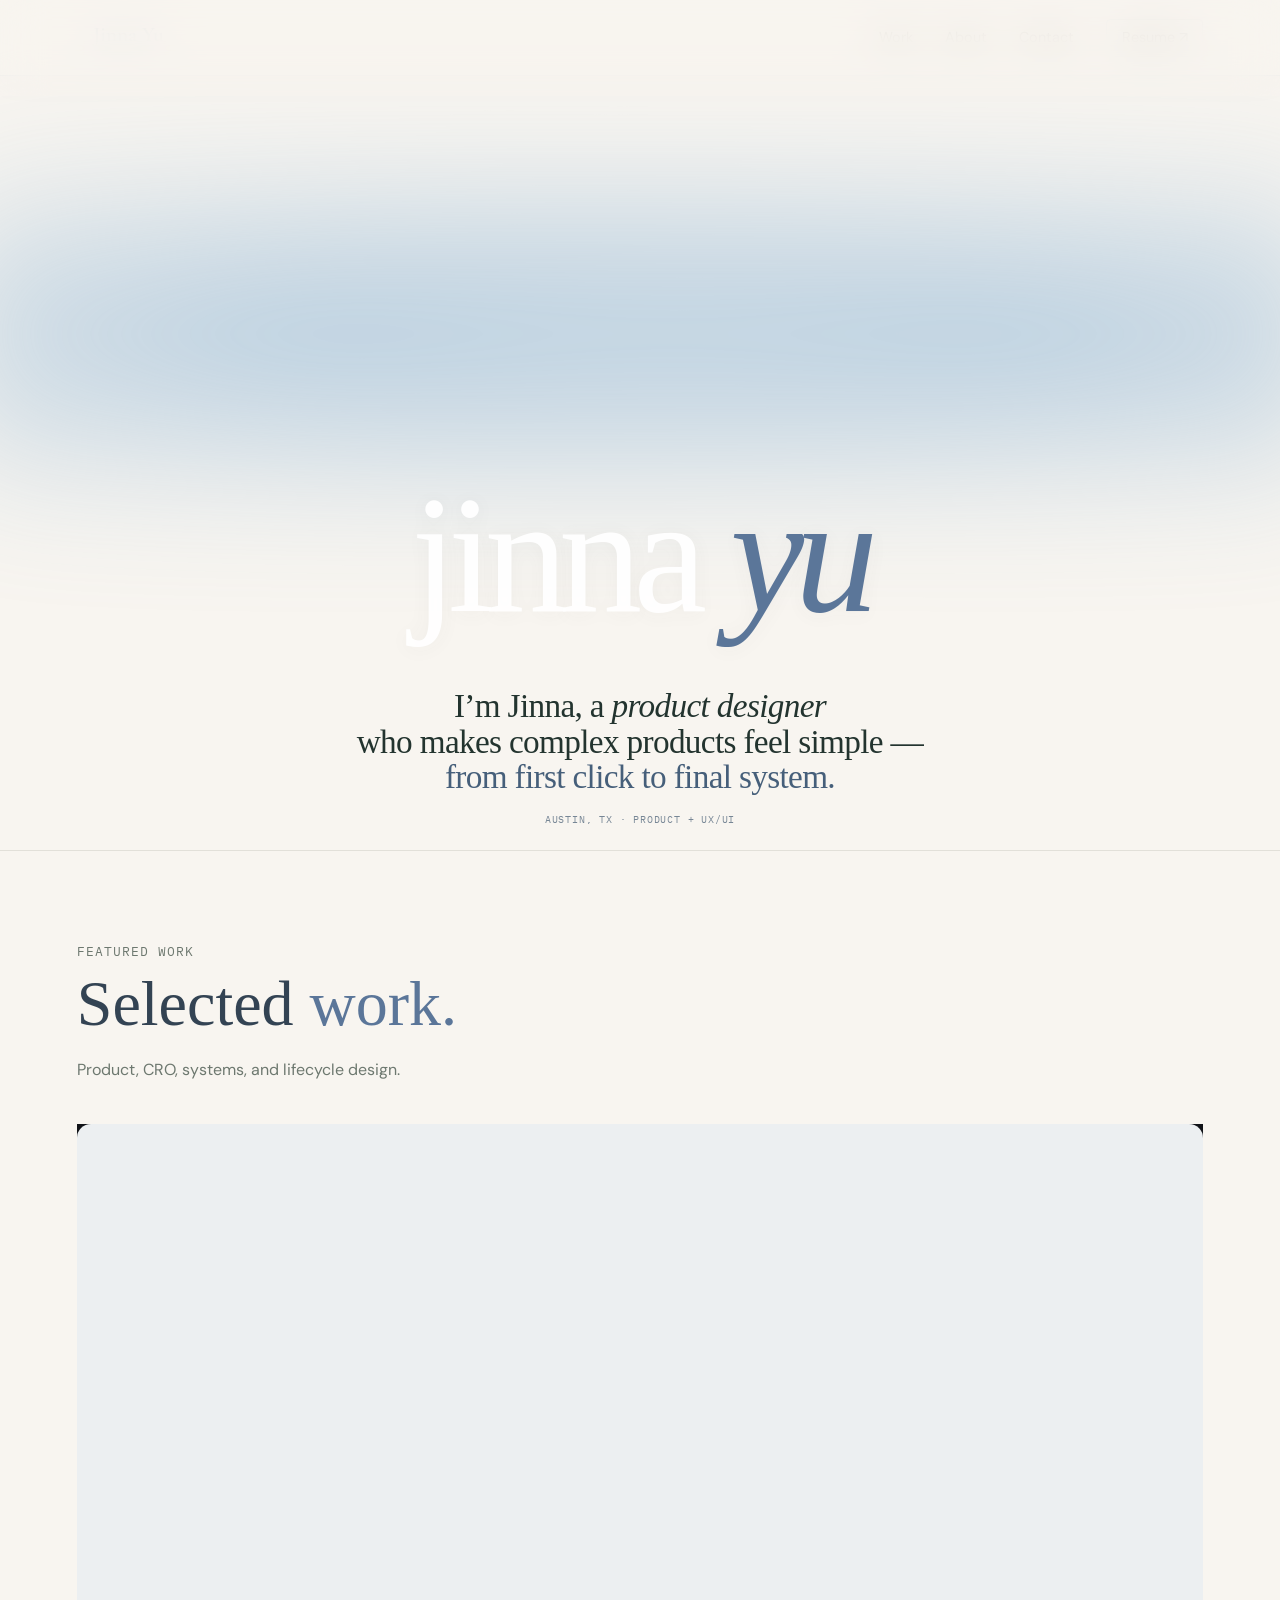
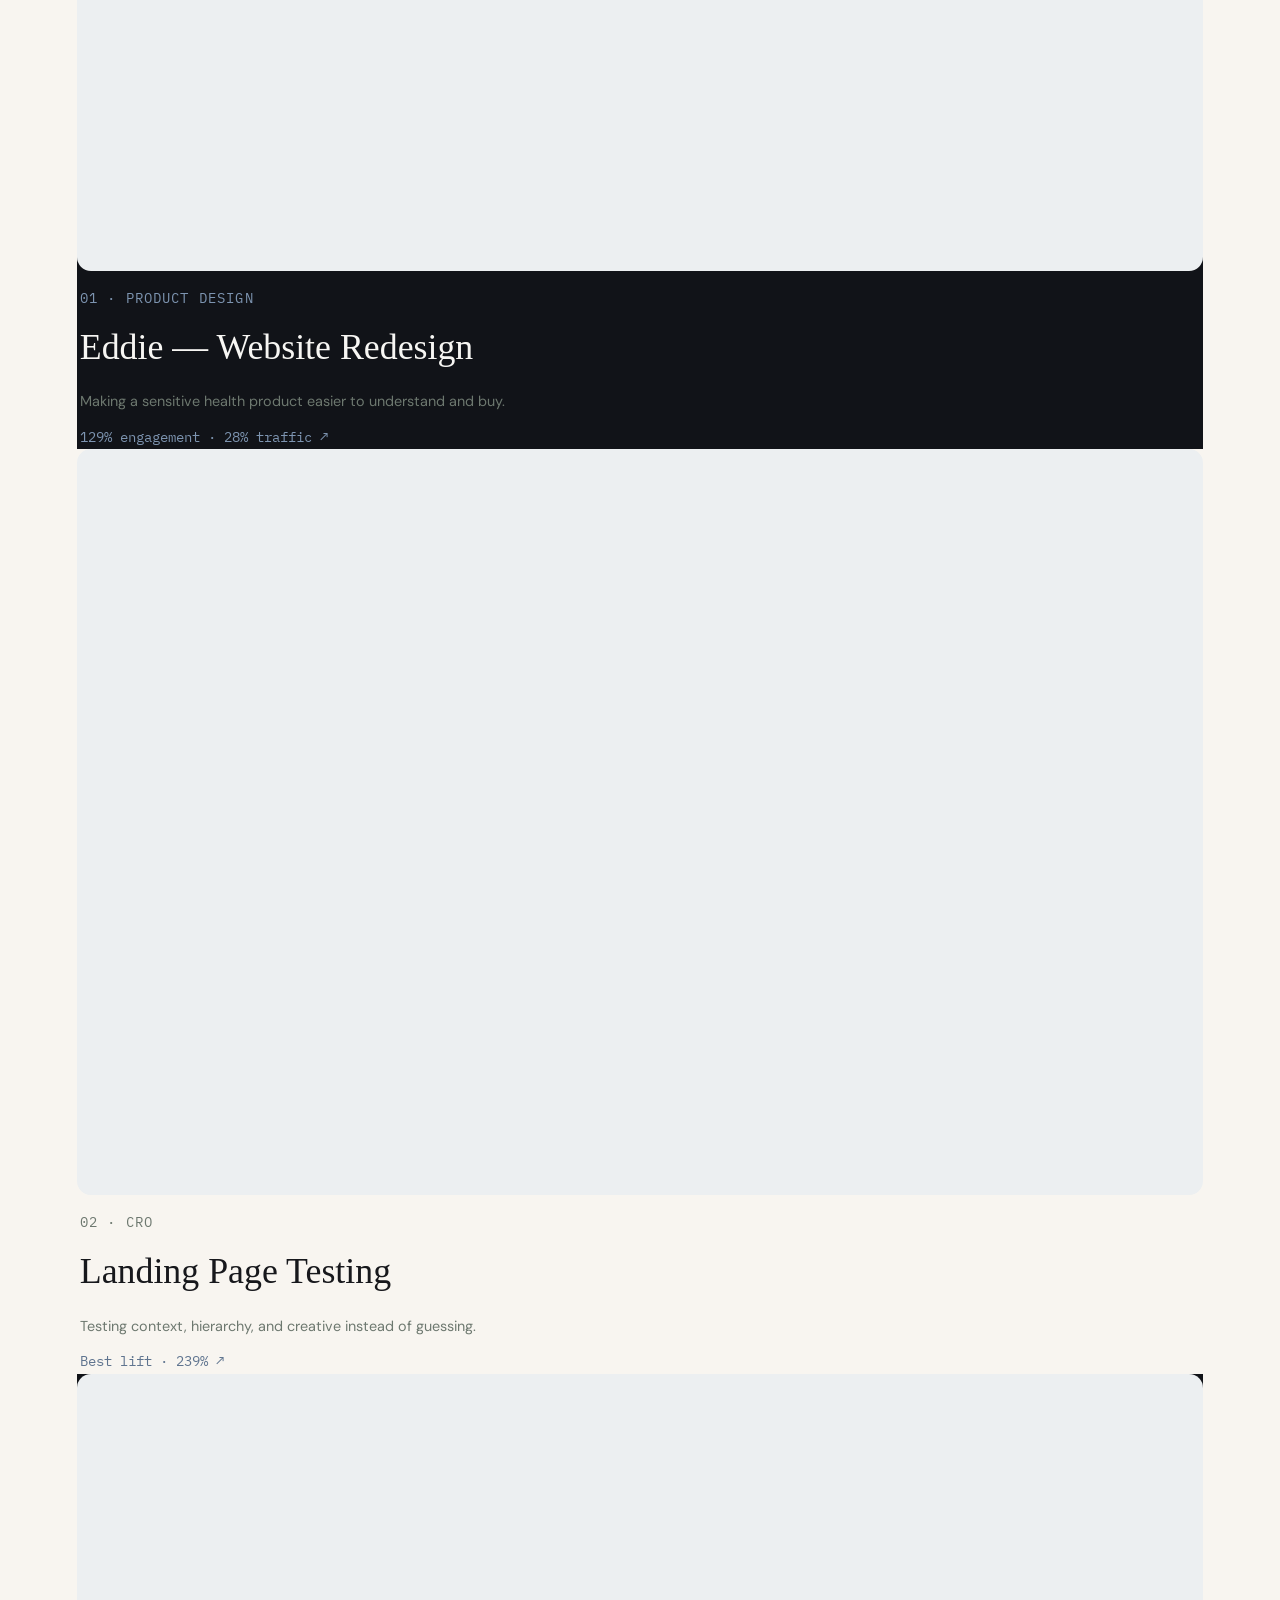
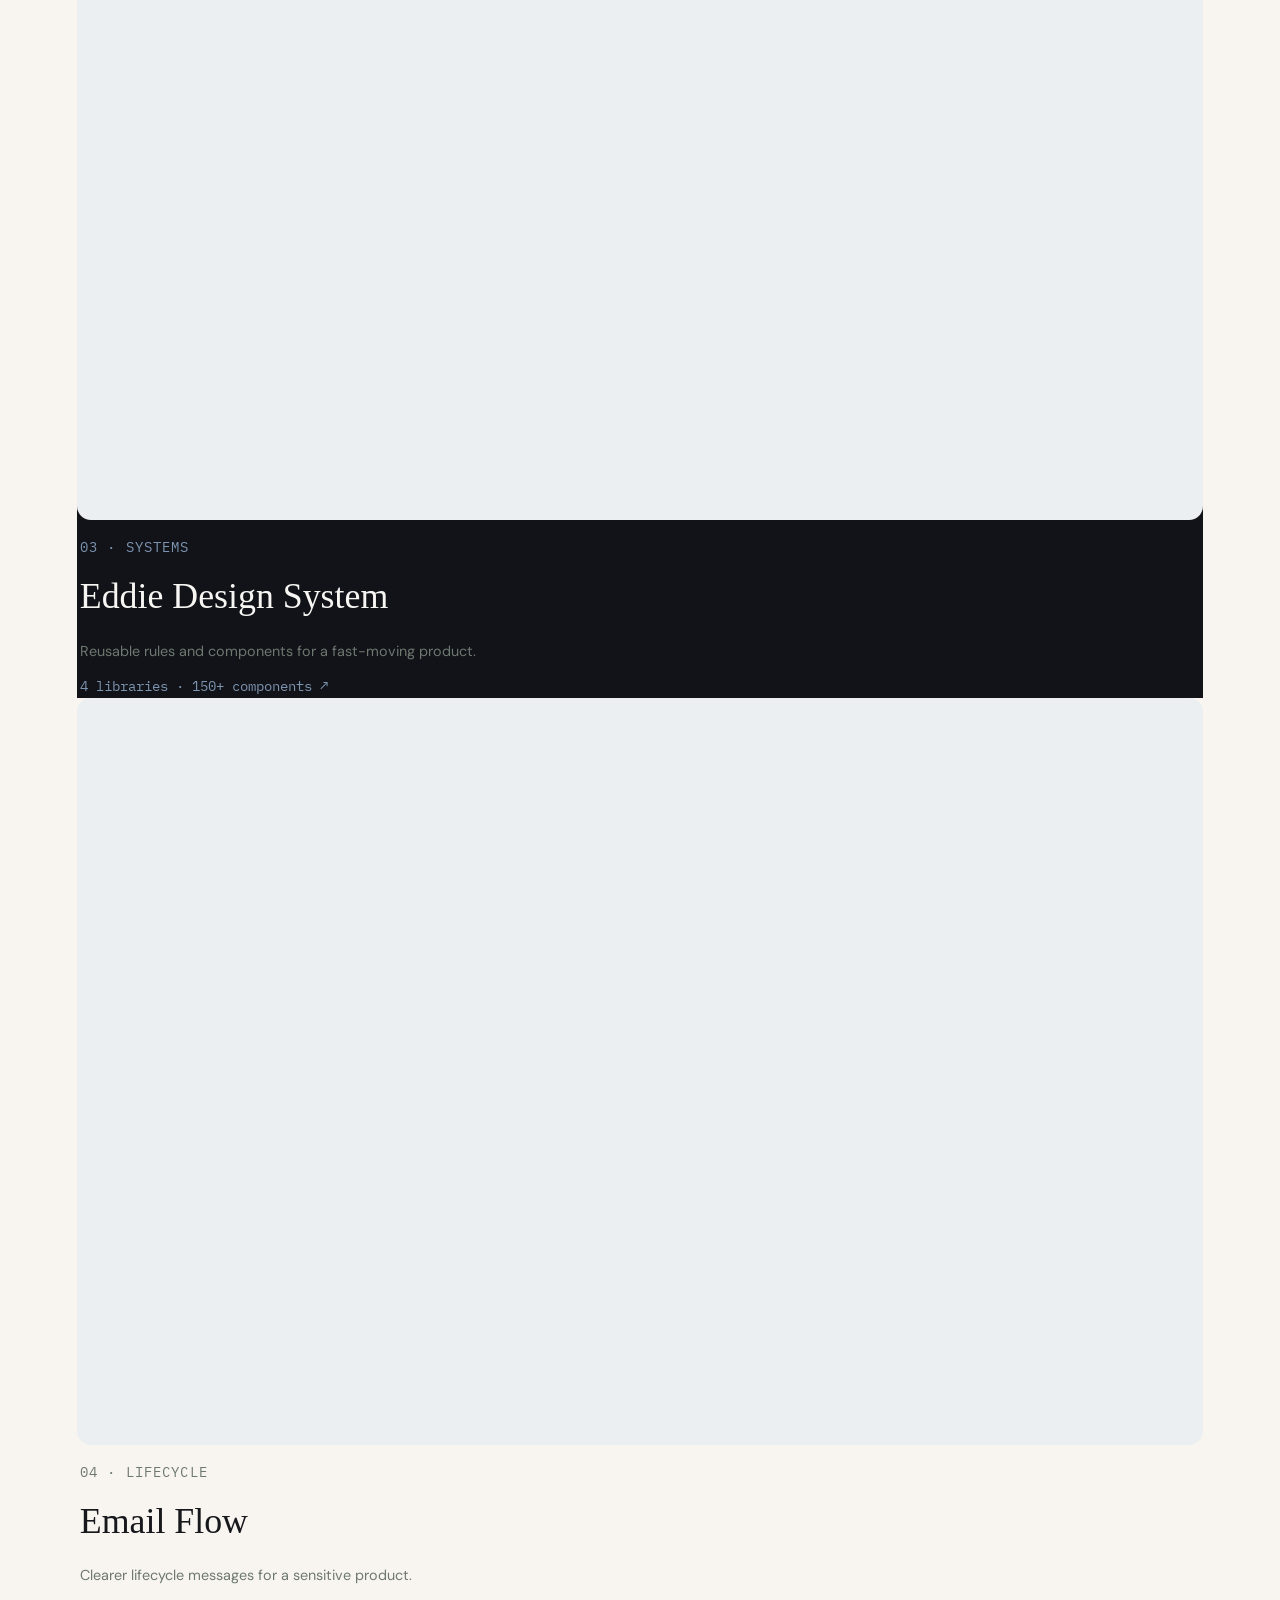
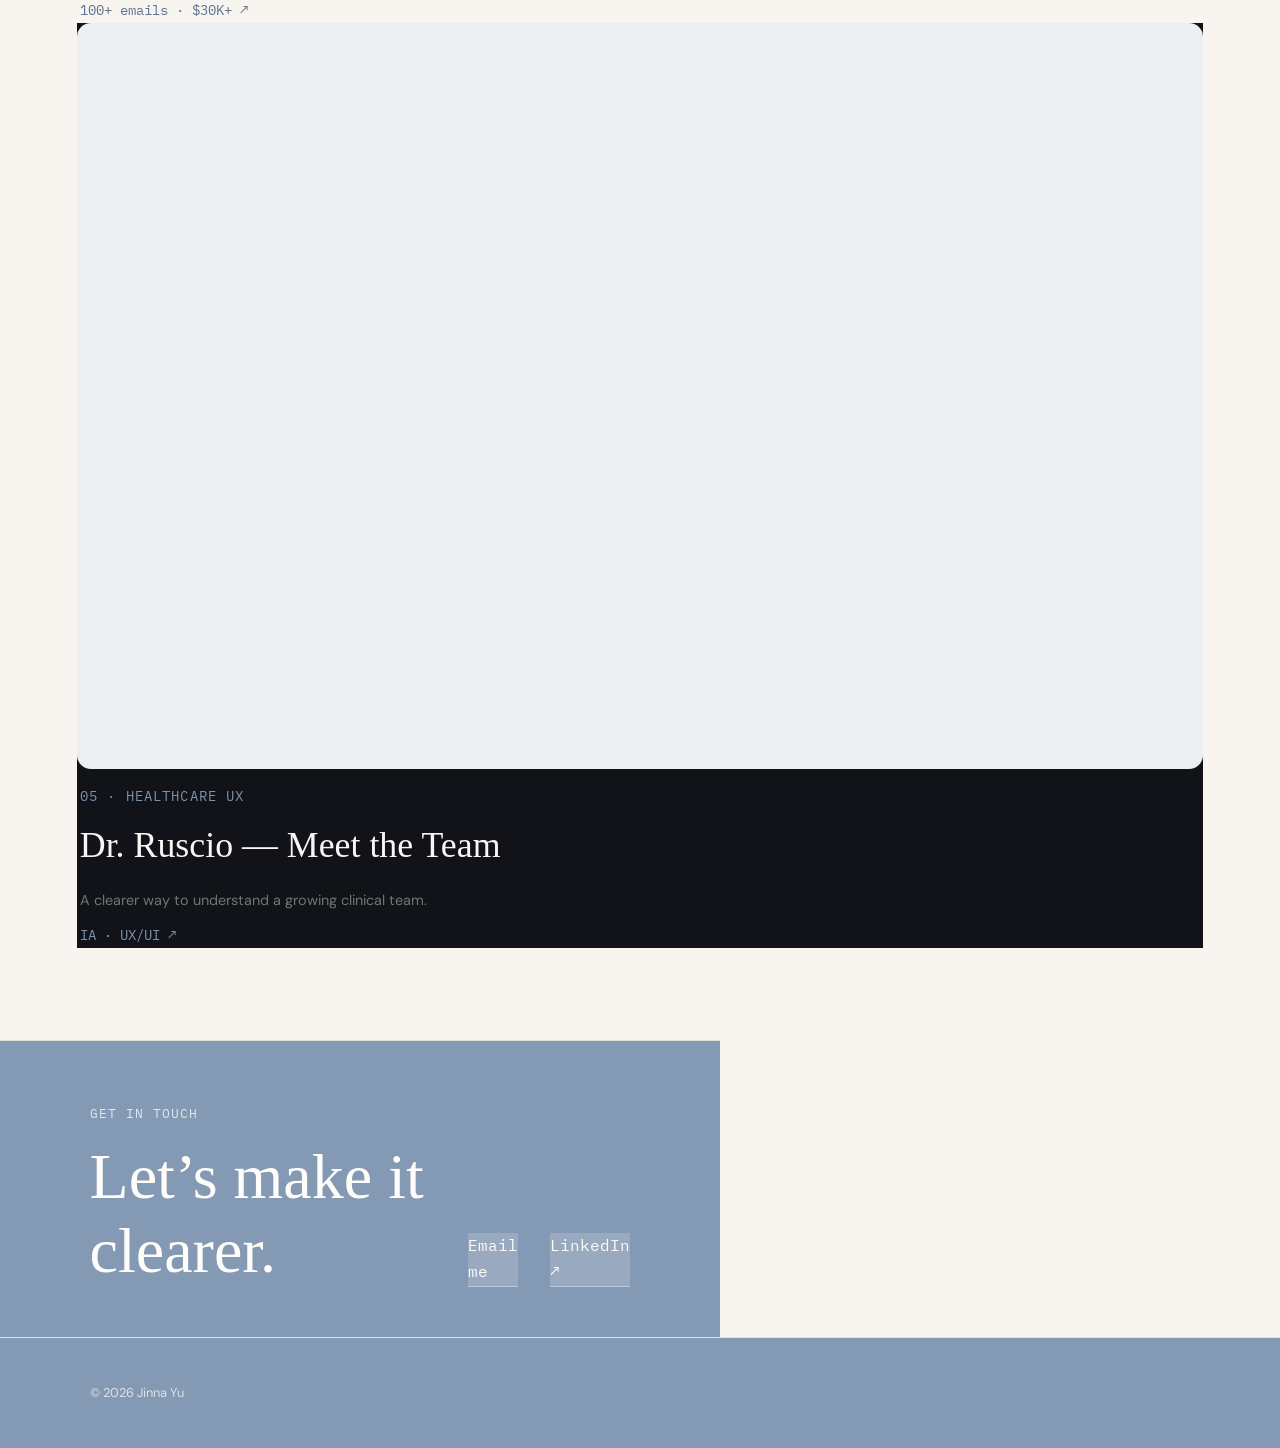
==== index.html @ 20ab4687 "Remove approved How I work section from homepage" ====
<!DOCTYPE html>
<html lang="en">
<head>
<meta charset="UTF-8">
<meta name="viewport" content="width=device-width, initial-scale=1.0">
<title>Jinna Yu — Product Designer</title>
<meta name="description" content="Jinna Yu, product and UX/UI designer focused on systems, experimentation, e-commerce, and healthcare experiences.">
<link rel="icon" href="images/jy-favicon.png" type="image/png">
<link rel="preconnect" href="https://fonts.googleapis.com">
<link rel="preconnect" href="https://fonts.gstatic.com" crossorigin>
<link href="https://fonts.googleapis.com/css2?family=DM+Sans:wght@400;500;600&family=IBM+Plex+Mono:wght@400;500&family=Instrument+Serif:ital@0;1&display=swap" rel="stylesheet">
<link rel="stylesheet" href="style.css">
<link rel="stylesheet" href="quiet.css">
<link rel="stylesheet" href="compact.css">
<link rel="stylesheet" href="brand.css">
<link rel="stylesheet" href="theme-blue.css">
<style>
@media (min-width: 781px) {
  .work-heading > div { flex: 0 0 auto; min-width: max-content; }
  .work-heading h2 { white-space: nowrap; font-size: clamp(3.1rem, 5vw, 5.4rem); }
}
</style>
</head>
<body>
<header class="nav">
  <a href="index.html" class="nav-logo brand-lockup" aria-label="Jinna Yu home">
    <img src="images/jinna-yu-logo.svg" alt="Jinna Yu">
  </a>
  <nav class="nav-links">
    <a href="#work">Work</a>
    <a href="about.html">About</a>
    <a href="#contact">Contact</a>
    <a href="resume.pdf" class="nav-resume">Resume ↗</a>
  </nav>
</header>

<main>
  <section class="home-hero">
    <div class="hero-wash" aria-hidden="true"></div>
    <div class="hero-name reveal"><h1>jinna <em>yu</em></h1></div>
    <div class="hero-detail reveal">
      <p>I’m Jinna, a <strong>product designer</strong><br>who makes complex products feel simple —<br><em>from first click to final system.</em></p>
      <div class="hero-mini"><span>Austin, TX · Product + UX/UI</span></div>
    </div>
  </section>

  <section class="work" id="work">
    <div class="work-heading reveal">
      <div><p class="eyebrow">Featured work</p><h2>Selected <em>work.</em></h2></div>
      <p>Product, CRO, systems, and lifecycle design.</p>
    </div>
    <div class="work-list">
      <a class="work-card reveal" href="work/eddie-redesign.html"><div class="work-artboard" data-label="Add Eddie redesign cover"></div><div class="work-copy"><p class="case-tag">01 · Product design</p><h3>Eddie — Website Redesign</h3><p>Making a sensitive health product easier to understand and buy.</p><span class="card-arrow">129% engagement · 28% traffic ↗</span></div></a>
      <a class="work-card reveal" href="work/eddie-cro.html"><div class="work-artboard" data-label="Add A/B test collage"></div><div class="work-copy"><p class="case-tag">02 · CRO</p><h3>Landing Page Testing</h3><p>Testing context, hierarchy, and creative instead of guessing.</p><span class="card-arrow">Best lift · 239% ↗</span></div></a>
      <a class="work-card reveal" href="work/eddie-design-system.html"><div class="work-artboard" data-label="Add design system cover"></div><div class="work-copy"><p class="case-tag">03 · Systems</p><h3>Eddie Design System</h3><p>Reusable rules and components for a fast-moving product.</p><span class="card-arrow">4 libraries · 150+ components ↗</span></div></a>
      <a class="work-card reveal" href="work/eddie-email.html"><div class="work-artboard" data-label="Add email flow cover"></div><div class="work-copy"><p class="case-tag">04 · Lifecycle</p><h3>Email Flow</h3><p>Clearer lifecycle messages for a sensitive product.</p><span class="card-arrow">100+ emails · $30K+ ↗</span></div></a>
      <a class="work-card reveal" href="work/ruscio.html"><div class="work-artboard" data-label="Add Meet the Team cover"></div><div class="work-copy"><p class="case-tag">05 · Healthcare UX</p><h3>Dr. Ruscio — Meet the Team</h3><p>A clearer way to understand a growing clinical team.</p><span class="card-arrow">IA · UX/UI ↗</span></div></a>
    </div>
  </section>


  <section class="contact reveal" id="contact"><div><p class="eyebrow">Get in touch</p><h2>Let’s make it clearer.</h2></div><div class="contact-links"><a href="mailto:hello@jinnayu.com">Email me</a><a href="https://www.linkedin.com/in/ejinnayu/" target="_blank" rel="noopener">LinkedIn ↗</a></div></section>
</main>
<footer class="footer"><p>© 2026 Jinna Yu</p></footer>
<script src="script.js"></script>
</body>
</html>
---- style.css ----
:root {
  --bg: #f7f6f3;
  --ink: #17181c;
  --ink-soft: #55575e;
  --accent: #5b7699;       /* muted blue, was #1D4ED8 */
  --accent-soft: #7d94b0;
  --card-dark: #111318;
  --card-dark-text: #f7f6f3;
  --border: #e2e0d9;
  --font-display: 'DM Serif Display', Georgia, serif;
  --font-body: 'DM Sans', -apple-system, sans-serif;
  --font-mono: 'IBM Plex Mono', monospace;
}

* { box-sizing: border-box; }

body {
  margin: 0;
  background: var(--bg);
  color: var(--ink);
  font-family: var(--font-body);
  line-height: 1.6;
}

h1, h2 {
  font-family: var(--font-display);
  font-weight: 400;
  line-height: 1.15;
  margin: 0;
}

em {
  color: var(--accent);
  font-style: normal;
}

a {
  color: var(--ink);
  text-decoration: none;
}

/* ---------- NAV ---------- */
.nav {
  display: flex;
  justify-content: space-between;
  align-items: center;
  padding: 0 6vw;
  height: 76px;
  position: sticky;
  top: 0;
  background: var(--bg);
  z-index: 10;
  border-bottom: 1px solid var(--border);
}

.nav-logo {
  display: flex;
  align-items: center;
  gap: 0.5rem;
  font-family: var(--font-display);
  font-size: 1.25rem;
  line-height: 1;
}

.nav-logo svg { display: block; width: 22px; height: 22px; }
.logo-mark { display: block; width: 22px; height: 22px; object-fit: contain; }

.nav-links {
  display: flex;
  align-items: center;
  gap: 2rem;
  font-size: 0.9rem;
  height: 100%;
}

.nav-links a {
  display: flex;
  align-items: center;
  height: 100%;
  line-height: 1;
}

.nav-links a:hover { color: var(--accent); }

.nav-resume {
  border: 1px solid var(--ink);
  padding: 0 0.9rem;
  border-radius: 4px;
  height: 38px !important;
}

.nav-resume:hover {
  background: var(--ink);
  color: var(--bg);
}

/* ---------- HERO ---------- */
.hero {
  padding: 7rem 6vw 5rem;
  max-width: 900px;
}

.eyebrow {
  font-family: var(--font-mono);
  font-size: 0.8rem;
  text-transform: uppercase;
  letter-spacing: 0.08em;
  color: var(--accent);
  margin-bottom: 1rem;
}

.hero h1 {
  font-size: clamp(2.2rem, 5vw, 3.8rem);
  margin-bottom: 1.5rem;
}

.hero-sub {
  font-size: 1.15rem;
  color: var(--ink-soft);
  max-width: 560px;
}

.hero-stats {
  display: flex;
  gap: 3rem;
  margin-top: 3rem;
  flex-wrap: wrap;
}

.stat-number {
  display: block;
  font-family: var(--font-mono);
  font-size: 2rem;
  font-weight: 500;
  color: var(--accent);
}

.stat-label {
  display: block;
  font-size: 0.85rem;
  color: var(--ink-soft);
  max-width: 140px;
  margin-top: 0.3rem;
}

/* ---------- WORK GRID (homepage previews) ---------- */
.work { border-top: 1px solid var(--border); }

.work-grid {
  display: grid;
  grid-template-columns: repeat(2, 1fr);
  gap: 1px;
  background: var(--border);
}

.work-card {
  background: var(--bg);
  padding: 3rem;
  display: block;
  transition: background 0.15s ease;
}

.work-card:hover { background: #efeee9; }

.work-card:nth-child(odd) { background: var(--card-dark); color: var(--card-dark-text); }
.work-card:nth-child(odd):hover { background: #1a1c22; }
.work-card:nth-child(odd) .case-tag { color: var(--accent-soft); }
.work-card:nth-child(odd) .card-sub { color: #b8bac2; }
.work-card:nth-child(odd) .card-arrow { color: var(--accent-soft); }

.case-tag {
  font-family: var(--font-mono);
  font-size: 0.75rem;
  text-transform: uppercase;
  letter-spacing: 0.08em;
  color: var(--accent);
  margin: 0 0 0.75rem;
}

.work-card h3 {
  font-family: var(--font-display);
  font-weight: 400;
  font-size: 1.5rem;
  margin: 0 0 0.6rem;
}

.card-sub {
  color: var(--ink-soft);
  font-size: 0.95rem;
  margin-bottom: 1.5rem;
}

.card-arrow {
  font-family: var(--font-mono);
  font-size: 0.85rem;
  color: var(--accent);
}

.media-placeholder {
  background: repeating-linear-gradient(45deg, rgba(0,0,0,0.04), rgba(0,0,0,0.04) 10px, transparent 10px, transparent 20px);
  border: 1px dashed var(--ink-soft);
  border-radius: 6px;
  height: 340px;
  display: flex;
  align-items: center;
  justify-content: center;
  font-family: var(--font-mono);
  font-size: 0.85rem;
  color: var(--ink-soft);
  text-align: center;
  padding: 1rem;
}

/* ---------- CASE STUDY DETAIL PAGE ---------- */
.case-hero {
  padding: 5rem 6vw 3rem;
  max-width: 900px;
}

.case-hero .case-role {
  color: var(--ink-soft);
  font-size: 0.95rem;
  margin-top: 0.5rem;
}

.case-hero h1 {
  font-size: clamp(2rem, 4.5vw, 3rem);
  margin: 0.75rem 0;
}

.case-media-full {
  padding: 0 6vw 3rem;
}

.case-media-full .media-placeholder { height: 420px; }

.video-wrap {
  position: relative;
  width: 100%;
  padding-top: 56.25%; /* 16:9 */
  border-radius: 6px;
  overflow: hidden;
  background: #000;
}

.video-wrap iframe {
  position: absolute;
  top: 0; left: 0;
  width: 100%; height: 100%;
  border: 0;
}

.video-placeholder {
  border: 1px dashed var(--ink-soft);
  border-radius: 6px;
  padding: 2.5rem 1rem;
  text-align: center;
  font-family: var(--font-mono);
  font-size: 0.85rem;
  color: var(--ink-soft);
}

.case-content {
  padding: 0 6vw 5rem;
  max-width: 720px;
}

.case-content p {
  font-size: 1.05rem;
  color: var(--ink-soft);
  margin-bottom: 1.4rem;
}

.case-content h2 {
  font-size: 1.4rem;
  margin: 2.5rem 0 1rem;
  color: var(--ink);
}

.case-stats {
  display: flex;
  gap: 2.5rem;
  margin: 2rem 0;
  flex-wrap: wrap;
}

.case-stat { font-size: 0.9rem; color: var(--ink-soft); max-width: 180px; }

.case-stat span {
  display: block;
  font-family: var(--font-mono);
  font-size: 1.6rem;
  color: var(--accent);
  font-weight: 500;
}

.case-nav {
  display: flex;
  justify-content: space-between;
  padding: 2.5rem 6vw;
  border-top: 1px solid var(--border);
  font-family: var(--font-mono);
  font-size: 0.9rem;
}

.case-nav a:hover { color: var(--accent); }

/* ---------- ABOUT PAGE ---------- */
.about-hero {
  padding: 6rem 6vw 2rem;
  max-width: 720px;
}

.about-body {
  padding: 0 6vw 3rem;
  max-width: 720px;
}

.about-body p {
  color: var(--ink-soft);
  font-size: 1.05rem;
  margin-bottom: 1.2rem;
}

.offclock {
  padding: 3rem 6vw 5rem;
  border-top: 1px solid var(--border);
  max-width: 900px;
}

.offclock h2 {
  font-size: 1.5rem;
  margin-bottom: 1.5rem;
}

.offclock-grid {
  display: grid;
  grid-template-columns: repeat(auto-fit, minmax(200px, 1fr));
  gap: 2rem;
}

.offclock-item {
  font-size: 0.95rem;
  color: var(--ink-soft);
}

.offclock-item strong {
  display: block;
  color: var(--ink);
  font-family: var(--font-mono);
  font-size: 0.85rem;
  text-transform: uppercase;
  letter-spacing: 0.06em;
  margin-bottom: 0.4rem;
}

/* ---------- CONTACT ---------- */
.contact {
  padding: 6rem 6vw;
  max-width: 720px;
  border-top: 1px solid var(--border);
}

.contact h2 { font-size: 2rem; margin: 1rem 0 1.5rem; }

.contact-links {
  display: flex;
  gap: 2rem;
  font-family: var(--font-mono);
  font-size: 1rem;
  margin-top: 1.5rem;
}

.contact-links a {
  color: var(--accent);
  border-bottom: 1px solid var(--accent);
  padding-bottom: 2px;
}

.footer {
  text-align: center;
  padding: 2rem;
  font-size: 0.8rem;
  color: var(--ink-soft);
  border-top: 1px solid var(--border);
}

@media (max-width: 720px) {
  .work-grid { grid-template-columns: 1fr; }
  .nav-links { gap: 1rem; font-size: 0.8rem; }
  .hero { padding: 5rem 6vw 3rem; }
  .hero-stats { gap: 2rem; }
  .case-nav { flex-direction: column; gap: 1rem; }
}
---- quiet.css ----
:root {
  --quiet-cream: #f4f3e8;
  --quiet-sage: #e8eee0;
  --quiet-green: #183f35;
  --quiet-ink: #23342f;
  --quiet-muted: #6d786f;
  --quiet-line: rgba(35,52,47,.13);
}

body { background: var(--quiet-cream); color: var(--quiet-ink); }
.nav {
  background: rgba(244,243,232,.82);
  border-color: rgba(35,52,47,.10);
  box-shadow: 0 8px 28px rgba(35,52,47,.04);
}
.nav-links a:hover { background: rgba(255,255,255,.52); }

.home-hero {
  min-height: 86vh;
  display: block;
  padding: 0;
  background: var(--quiet-cream);
  color: var(--quiet-ink);
  overflow: hidden;
}
.home-hero::before,
.home-hero::after,
.hero-orb { display: none; }
.hero-wash {
  position: absolute;
  inset: 17vh 0 auto;
  height: 42vh;
  background:
    radial-gradient(ellipse at 18% 52%, rgba(187,207,165,.78) 0, rgba(187,207,165,.44) 25%, transparent 57%),
    radial-gradient(ellipse at 52% 49%, rgba(228,190,181,.64) 0, rgba(228,190,181,.30) 29%, transparent 59%),
    radial-gradient(ellipse at 82% 48%, rgba(173,191,211,.70) 0, rgba(173,191,211,.34) 27%, transparent 58%);
  filter: blur(28px);
  transform: scale(1.08);
  opacity: .82;
}
.hero-name {
  position: absolute;
  top: auto;
  bottom: calc(8vh + 210px);
  left: 50%;
  width: min(1050px, 86vw);
  transform: translateX(-50%);
  z-index: 2;
}
.hero-name h1 {
  margin: 0;
  font-size: clamp(5.7rem, 13vw, 11.5rem);
  line-height: .76;
  letter-spacing: -.055em;
  color: rgba(255,255,255,.93);
  text-align: center;
  text-shadow: 0 2px 20px rgba(71,84,72,.05);
}
.hero-name h1 em { font-weight: 400; font-style: italic; }
.hero-detail {
  position: absolute;
  z-index: 3;
  left: 50%;
  bottom: 8vh;
  width: min(650px, 84vw);
  transform: translateX(-50%);
  text-align: center;
}
.hero-name.reveal,
.hero-detail.reveal { transform: translateX(-50%) translateY(24px); }
.hero-name.reveal.is-visible,
.hero-detail.reveal.is-visible { transform: translateX(-50%) translateY(0); }
.hero-detail > p {
  margin: 0 auto 18px;
  font-family: var(--font-display);
  font-size: clamp(1.7rem, 2.6vw, 2.45rem);
  line-height: 1.06;
  letter-spacing: -.02em;
}
.hero-detail > p strong { font-weight: 400; font-style: italic; }
.hero-detail > p em { color: #6a8072; }
.hero-mini {
  display: flex;
  justify-content: center;
  gap: 20px;
  flex-wrap: wrap;
  font-family: var(--font-mono);
  font-size: .62rem;
  text-transform: uppercase;
  letter-spacing: .08em;
  color: var(--quiet-muted);
}

.home-intro {
  min-height: auto;
  padding: 68px 7vw 72px;
  background: var(--quiet-sage);
  overflow: visible;
}
.home-intro::after,
.intro-art { display: none; }
.intro-card {
  width: min(1080px, 100%);
  margin: 0 auto;
  padding: 0;
  background: transparent;
  border: 0;
  box-shadow: none;
  backdrop-filter: none;
}
.intro-card h2 {
  max-width: 760px;
  font-size: clamp(3rem, 5.7vw, 5.5rem);
  margin: 14px 0 18px;
}
.intro-short {
  max-width: 560px !important;
  margin: 0 !important;
  color: var(--quiet-muted) !important;
  font-size: .98rem !important;
}
.intro-link { margin-top: 22px; color: var(--quiet-green); }
.eyebrow,
.case-tag { color: var(--quiet-green); }

.work {
  padding: 78px 6vw 92px;
  background: var(--quiet-cream);
}
.work-heading { margin-bottom: 42px; }
.work-heading h2 { font-size: clamp(3.1rem, 6vw, 5.7rem); }
.work-heading p { color: var(--quiet-muted); margin-bottom: 5px; }
.work-list {
  grid-template-columns: repeat(2, minmax(0, 1fr));
  gap: 46px 30px;
}
.work-card {
  display: flex;
  flex-direction: column;
  align-items: stretch;
  min-height: 0;
  padding: 0;
  overflow: visible;
  border-radius: 0;
  box-shadow: none;
  background: transparent;
  isolation: auto;
}
.work-card:hover { transform: none; box-shadow: none; }
.work-card::before,
.work-card::after { display: none; }
.work-artboard {
  position: relative;
  width: 100%;
  height: auto;
  aspect-ratio: 4 / 2.65;
  inset: auto;
  transform: none !important;
  border: 0;
  border-radius: 14px;
  background: #edece3;
  box-shadow: none;
  overflow: hidden;
  transition: transform .35s ease, box-shadow .35s ease;
}
.work-card:hover .work-artboard {
  transform: translateY(-4px) !important;
  box-shadow: 0 16px 40px rgba(35,52,47,.07);
}
.work-artboard::before {
  background:
    linear-gradient(180deg, rgba(255,255,255,.55) 0 14%, transparent 14%),
    repeating-linear-gradient(90deg, rgba(35,52,47,.025) 0 1px, transparent 1px 64px);
}
.work-artboard::after {
  left: 16px;
  bottom: 14px;
  color: rgba(35,52,47,.45);
}
.work-copy {
  width: 100%;
  padding: 15px 3px 0;
  border: 0;
  border-radius: 0;
  background: transparent;
  backdrop-filter: none;
}
.work-copy h3 {
  font-size: clamp(1.8rem, 2.8vw, 2.8rem);
  margin: 5px 0 6px;
}
.work-copy p { color: var(--quiet-muted); max-width: 520px; font-size: .9rem; margin-bottom: 10px; }
.card-arrow { color: var(--quiet-green); }

.contact {
  margin: 0;
  padding: 50px 7vw;
  border-radius: 0;
  background: #bddfce;
  color: var(--quiet-green);
  text-align: left;
  display: flex;
  justify-content: space-between;
  align-items: end;
  gap: 30px;
}
.contact h2 { margin: 5px 0 0; font-size: clamp(2.6rem, 5vw, 5rem); }
.contact-links { justify-content: flex-end; }
.contact-links a {
  border-color: rgba(24,63,53,.22);
  background: rgba(255,255,255,.52);
}
.footer { background: #bddfce; color: rgba(24,63,53,.62); }

@media (max-width: 780px) {
  .home-hero { min-height: 82vh; }
  .hero-wash { inset: 19vh 0 auto; height: 37vh; }
  .hero-name { bottom: calc(7vh + 190px); }
  .hero-name h1 { font-size: clamp(5rem, 23vw, 7.6rem); }
  .hero-detail { bottom: 7vh; }
  .hero-detail > p { font-size: 1.55rem; }
  .intro-columns { grid-template-columns: 1fr; gap: 12px; }
  .work-list { grid-template-columns: 1fr; gap: 48px; }
  .contact { display: block; }
  .contact-links { justify-content: flex-start; margin-top: 24px; }
}
---- compact.css ----
/* Compact reading pass: shorter pages, faster skim */

/* About */
.about-hero {
  min-height: 52vh;
  padding: 118px 7vw 52px;
}
.about-hero h1 {
  font-size: clamp(4rem, 8vw, 7.8rem);
  max-width: 980px;
}
.about-content { padding: 64px 6vw 82px; }
.about-lede {
  grid-template-columns: 1fr 1fr;
  gap: 44px;
  margin-bottom: 56px;
}
.about-lede h2 { font-size: clamp(2.8rem, 5vw, 4.8rem); }
.about-lede p { font-size: 1rem; }
.about-grid {
  grid-template-columns: repeat(3, 1fr);
  gap: 12px;
}
.about-block {
  min-height: 0;
  padding: 24px;
}
.about-block h3 { font-size: 2.05rem; margin-bottom: 8px; }
.about-block p { margin-bottom: 0; font-size: .92rem; }
.about-proof {
  margin-top: 56px;
  padding: 38px;
}
.about-proof h2 { font-size: clamp(2.8rem, 5vw, 4.8rem); margin-bottom: 22px; }
.about-proof .metric-grid { margin: 0; }
.offclock { margin-top: 56px; }
.offclock h2 { font-size: clamp(2.8rem, 5vw, 4.8rem); margin-bottom: 20px; }
.offclock-grid { gap: 10px; }
.offclock-item { min-height: 0; padding: 18px; font-size: .9rem; }
.offclock-item strong { margin-bottom: 10px; }
.about-page .contact { padding-top: 52px; padding-bottom: 52px; }
.about-page .contact h2 { font-size: clamp(2.8rem, 5vw, 4.8rem); }

/* Case studies */
.case-hero {
  min-height: 400px;
  padding: 116px 7vw 58px;
}
.case-hero h1 {
  font-size: clamp(3.8rem, 7.4vw, 7.4rem);
  margin: 20px 0 12px;
}
.case-dek { max-width: 650px; font-size: .98rem; }
.case-overlap { margin-top: -32px; }
.case-meta-card {
  padding: 20px 24px;
  border-radius: 22px;
  gap: 18px;
}
.meta-label { margin-bottom: 5px; }
.meta-value { font-size: .84rem; }
.meta-item + .meta-item { padding-left: 18px; }
.case-layout {
  display: block;
  max-width: 900px;
  padding: 58px 6vw 72px;
}
.case-toc { display: none; }
.case-section {
  margin-bottom: 52px;
  scroll-margin-top: 90px;
}
.case-section:last-child { margin-bottom: 0; }
.section-label { margin-bottom: 10px; }
.case-section h2 {
  font-size: clamp(2.7rem, 4.6vw, 4.5rem);
  margin-bottom: 16px;
}
.case-section h3 {
  font-size: clamp(1.8rem, 3vw, 2.8rem);
  margin: 30px 0 12px;
}
.case-section p {
  font-size: .98rem;
  max-width: 690px;
  margin-bottom: 14px;
}
.pull-quote {
  font-size: clamp(2rem, 3.6vw, 3.7rem);
  margin: 28px 0;
}
.media-stage {
  min-height: 300px;
  margin: 24px 0 30px;
  border-radius: 22px;
}
.metric-grid { margin: 24px 0 12px; gap: 10px; }
.metric-card { padding: 18px; border-radius: 18px; }
.metric-number { font-size: clamp(2.7rem, 4.4vw, 4.4rem); }
.case-nav a { padding-top: 28px; padding-bottom: 28px; }

@media (max-width: 780px) {
  .about-hero { min-height: 48vh; padding: 105px 22px 42px; }
  .about-content { padding: 52px 20px 66px; }
  .about-lede { grid-template-columns: 1fr; gap: 16px; margin-bottom: 44px; }
  .about-grid { grid-template-columns: 1fr; }
  .about-proof { margin-top: 44px; padding: 28px 20px; }
  .offclock { margin-top: 44px; }
  .case-hero { min-height: 370px; padding: 108px 22px 62px; }
  .case-overlap { padding: 0 14px; }
  .case-meta-card { grid-template-columns: 1fr 1fr; }
  .case-layout { padding: 48px 20px 62px; }
  .case-section { margin-bottom: 44px; }
  .media-stage { min-height: 240px; }
}
---- brand.css ----
.nav-logo {
  display: inline-flex;
  align-items: center;
  gap: 0;
  font-family: inherit;
  font-size: inherit;
  letter-spacing: 0;
  text-transform: none;
}

/* Exact nav lockup rebuilt from the user's reuploaded reference as one image.
   The monogram, divider, Korean name, and Jinna Yu wordmark scale together. */
.nav-logo.brand-lockup {
  width: 142px;
  height: 60px;
  flex: 0 0 142px;
  background-image: url("[data-uri]");
  background-repeat: no-repeat;
  background-position: left center;
  background-size: contain;
}

.nav-logo.brand-lockup img {
  display: none !important;
}

@media (max-width: 900px) {
  .nav-logo.brand-lockup {
    width: 136px;
    height: 58px;
    flex-basis: 136px;
  }
}

@media (max-width: 720px) {
  .nav-logo.brand-lockup {
    width: 122px;
    height: 52px;
    flex-basis: 122px;
  }
}

@media (max-width: 520px) {
  .nav-logo.brand-lockup {
    width: 96px;
    height: 41px;
    flex-basis: 96px;
  }
}
---- theme-blue.css ----
:root {
  --brand-blue: #8499B4;
  --brand-blue-deep: #5F748F;
  --brand-blue-soft: #DDE5EC;
  --brand-blue-pale: #EEF2F5;
  --brand-gold: #D4B07A;
  --brand-taupe: #A68D78;
  --brand-cream: #F2E8E2;
}

/* Style-tile color pass */
body { background: #F8F5F0; color: #334353; }
.nav {
  background: rgba(248,245,240,.88);
  border-color: rgba(132,153,180,.22);
}
.nav-links a:hover { background: rgba(132,153,180,.10); }
.nav-resume { border-color: rgba(132,153,180,.30); }
.eyebrow, .case-tag, .section-label, .meta-label, .card-arrow, .intro-link { color: var(--brand-blue-deep); }

/* Homepage */
.home-hero { background: #F8F5F0; }
.hero-wash {
  background:
    radial-gradient(ellipse at 25% 48%, #6A9FCC 0%, transparent 66%),
    radial-gradient(ellipse at 78% 48%, #6A9FCC 0%, transparent 66%);
  filter: blur(56px);
  opacity: .45;
}
.hero-detail > p em { color: #465F7A; }
.hero-mini { color: #778695; }
.home-intro { background: var(--brand-blue-pale); }
.work { background: #F8F5F0; }
.work-artboard { background: #ECEFF1; }

/* Contact + footer */
.contact {
  background: var(--brand-blue);
  color: #FFFDF9;
}
.contact .eyebrow { color: rgba(255,253,249,.78); }
.contact-links a {
  background: rgba(255,255,255,.16);
  border-color: rgba(255,255,255,.34);
  color: #FFFDF9;
}
.footer {
  background: var(--brand-blue);
  color: rgba(255,253,249,.72);
  text-align: left;
  padding-left: 7vw;
  padding-right: 7vw;
}
.case-contact {
  margin: 0;
  padding: 52px 7vw 46px;
  border-radius: 0;
}
.case-contact h2 { font-size: clamp(2.5rem, 5vw, 5rem); }

/* About */
.about-page { background: #F8F5F0; }
.about-hero {
  background: linear-gradient(155deg, #F2E8E2 0%, #E8EDF2 48%, #C8D3DF 100%);
}
.about-proof {
  background: linear-gradient(145deg, #60758F, #8499B4 56%, #A68D78 130%);
}
.offclock-item { background: var(--brand-blue-pale); }

/* Case studies */
.case-page { background: #F8F5F0; }
.case-page .nav { background: rgba(248,245,240,.88); }
.case-hero,
.theme-cro .case-hero,
.theme-system .case-hero,
.theme-email .case-hero,
.theme-ruscio .case-hero {
  --case-gradient: linear-gradient(145deg, #5F748F 0%, #8499B4 58%, #A68D78 125%);
}
.media-stage,
.theme-system .media-stage,
.theme-email .media-stage,
.theme-ruscio .media-stage {
  background: linear-gradient(145deg, #DCE4EB, #F2E8E2 52%, #C8D3DF);
}
.metric-card { border-color: rgba(132,153,180,.20); }

/* Navigation sizing only. Artwork comes from brand.css. */
.nav {
  min-height: 66px;
  padding-top: 2px;
  padding-bottom: 2px;
}
.nav-logo.brand-lockup {
  position: static;
  transform: none;
  display: inline-flex;
  align-items: center;
  justify-content: flex-start;
  min-width: 0;
  width: 142px;
  height: 60px;
  flex: 0 0 142px;
  z-index: 2;
  overflow: visible;
}
.nav-logo.brand-lockup img { display: none !important; }
.nav-links { margin-left: auto; }

@media (max-width: 900px) {
  .nav-logo.brand-lockup {
    width: 136px;
    height: 58px;
    flex-basis: 136px;
  }
}
@media (max-width: 720px) {
  .nav { min-height: 58px; }
  .nav-logo.brand-lockup {
    width: 122px;
    height: 52px;
    flex-basis: 122px;
  }
  .case-contact { padding: 44px 22px 40px; }
  .footer { padding-left: 22px; padding-right: 22px; }
}
@media (max-width: 520px) {
  .nav-logo.brand-lockup {
    width: 96px;
    height: 41px;
    flex-basis: 96px;
  }
}

/* Uploaded Jinna Yu wordmark: preserve its original color and aspect ratio. */
.nav-logo.brand-lockup {
  background-image: none;
  width: 73.185px;
  height: 44px;
  flex: 0 0 73.185px;
  margin-left: 15px;
}
.nav-logo.brand-lockup img {
  display: block !important;
  width: 73.185px;
  height: auto;
  max-height: none;
  object-fit: contain;
}
@media (max-width: 480px) {
  .nav-logo.brand-lockup { width: 60.9875px; flex-basis: 60.9875px; }
  .nav-logo.brand-lockup img { width: 60.9875px; }
}

/* Frost the scrolling content in the gap above and behind the floating nav. */
body::before {
  content: "";
  position: fixed;
  inset: 0 0 auto;
  height: 96px;
  z-index: 99;
  pointer-events: none;
  background: rgba(248, 245, 240, .64);
  backdrop-filter: blur(22px) saturate(135%);
  -webkit-backdrop-filter: blur(22px) saturate(135%);
}
.nav, .case-page .nav {
  background: rgba(248, 245, 240, .78);
  backdrop-filter: blur(18px);
  -webkit-backdrop-filter: blur(18px);
}
@media (max-width: 720px) {
  body::before { height: 80px; }
}
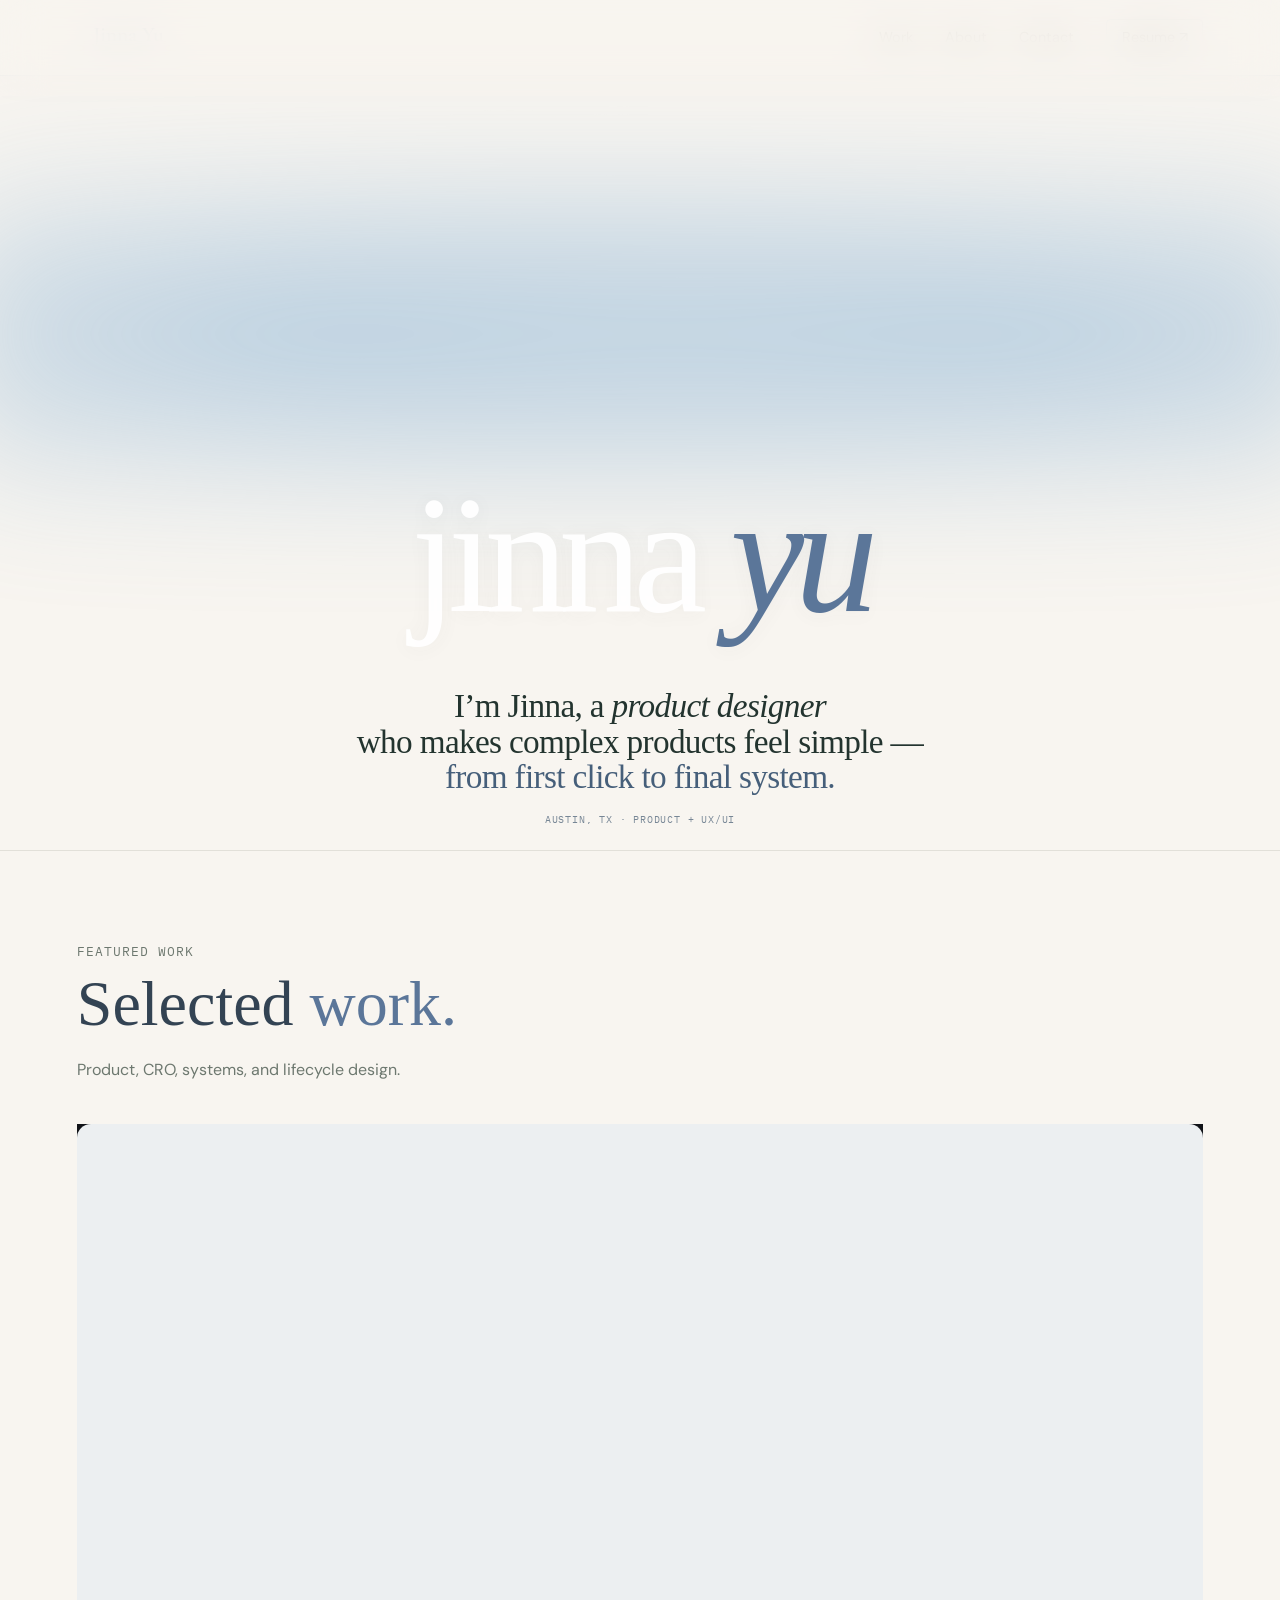
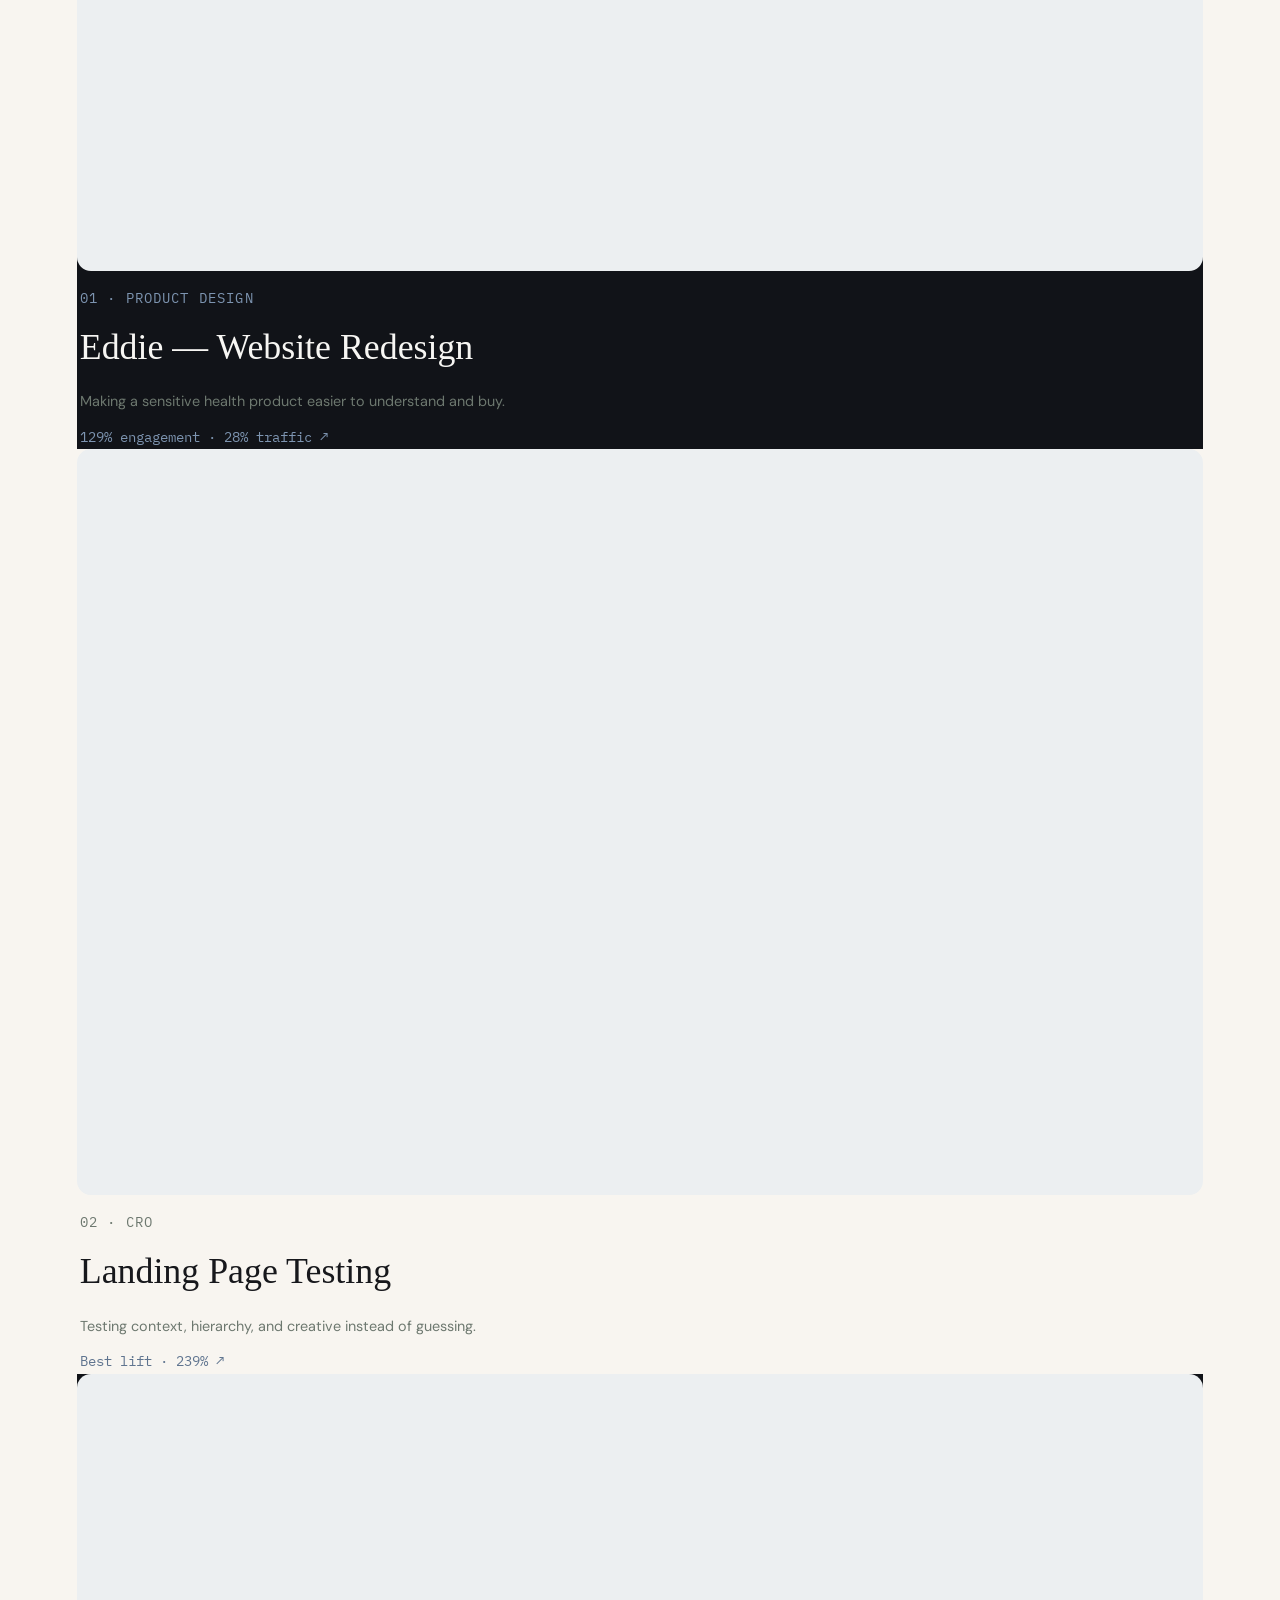
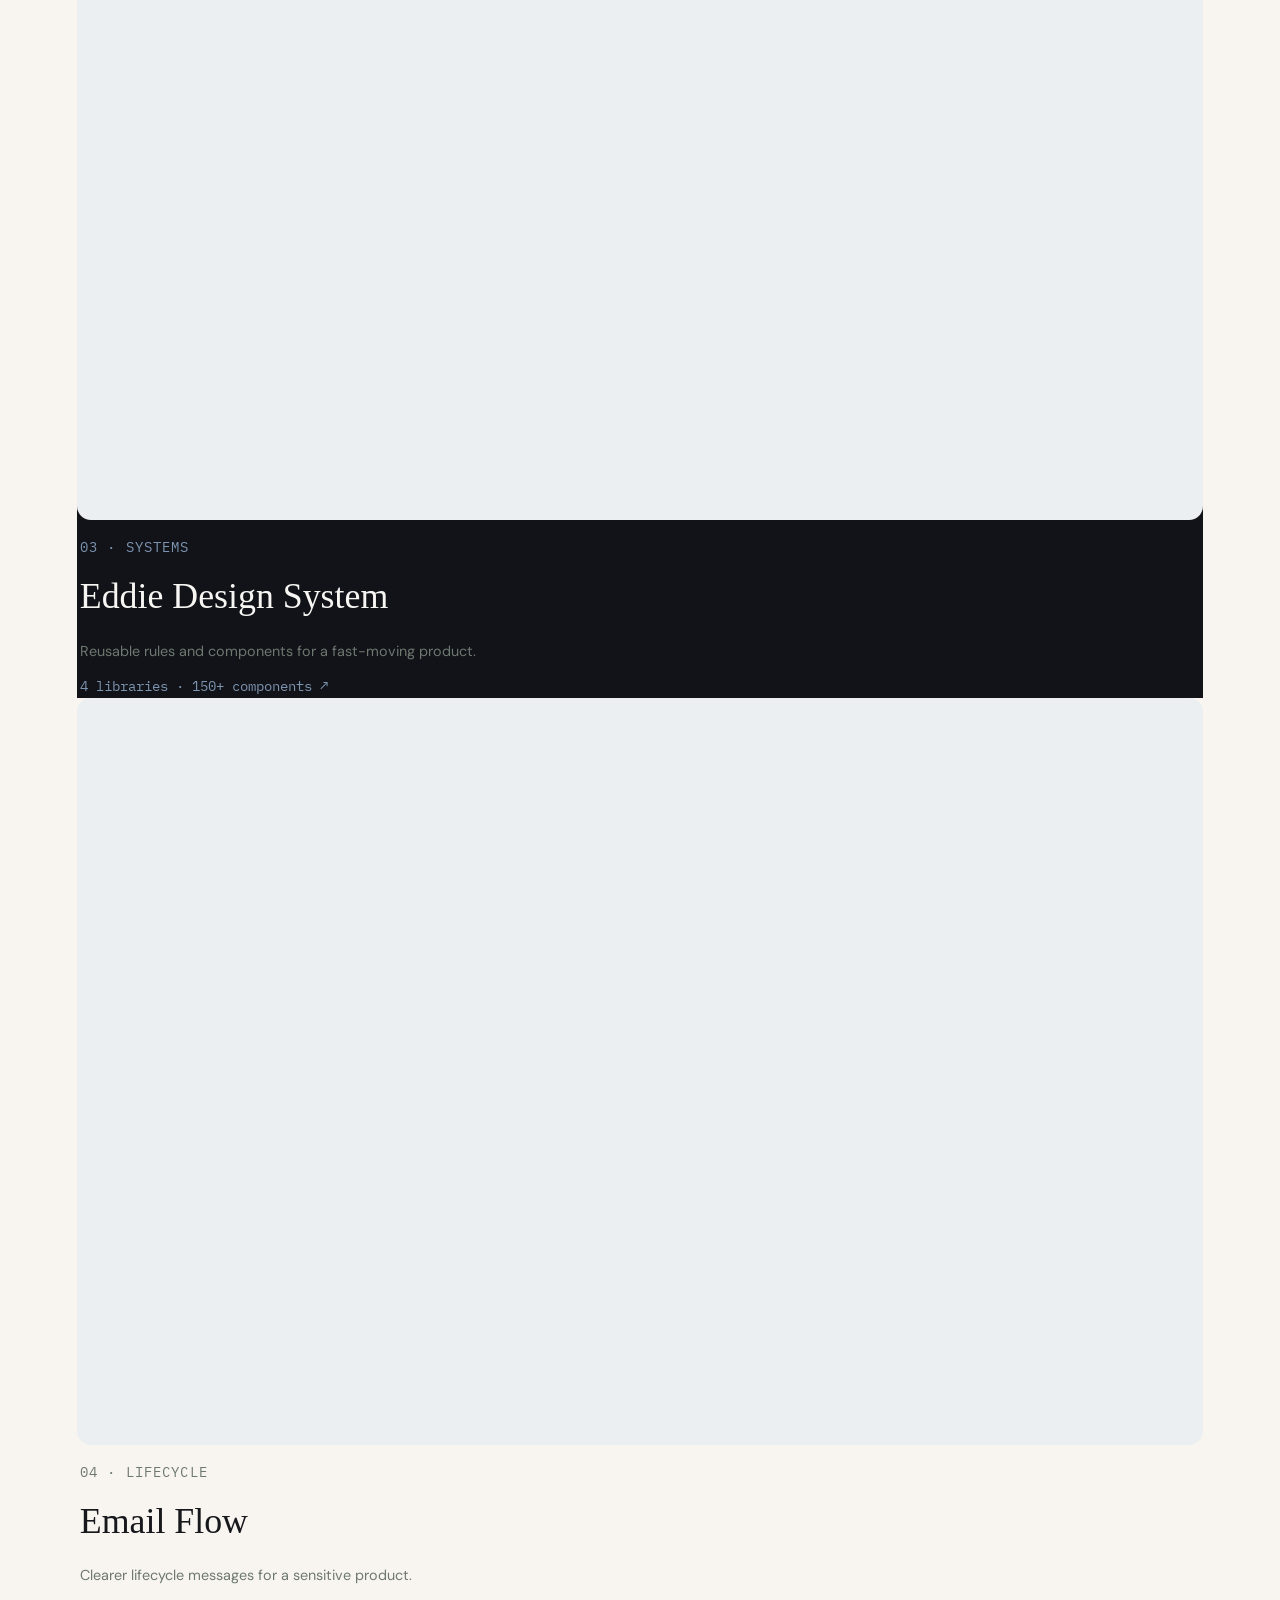
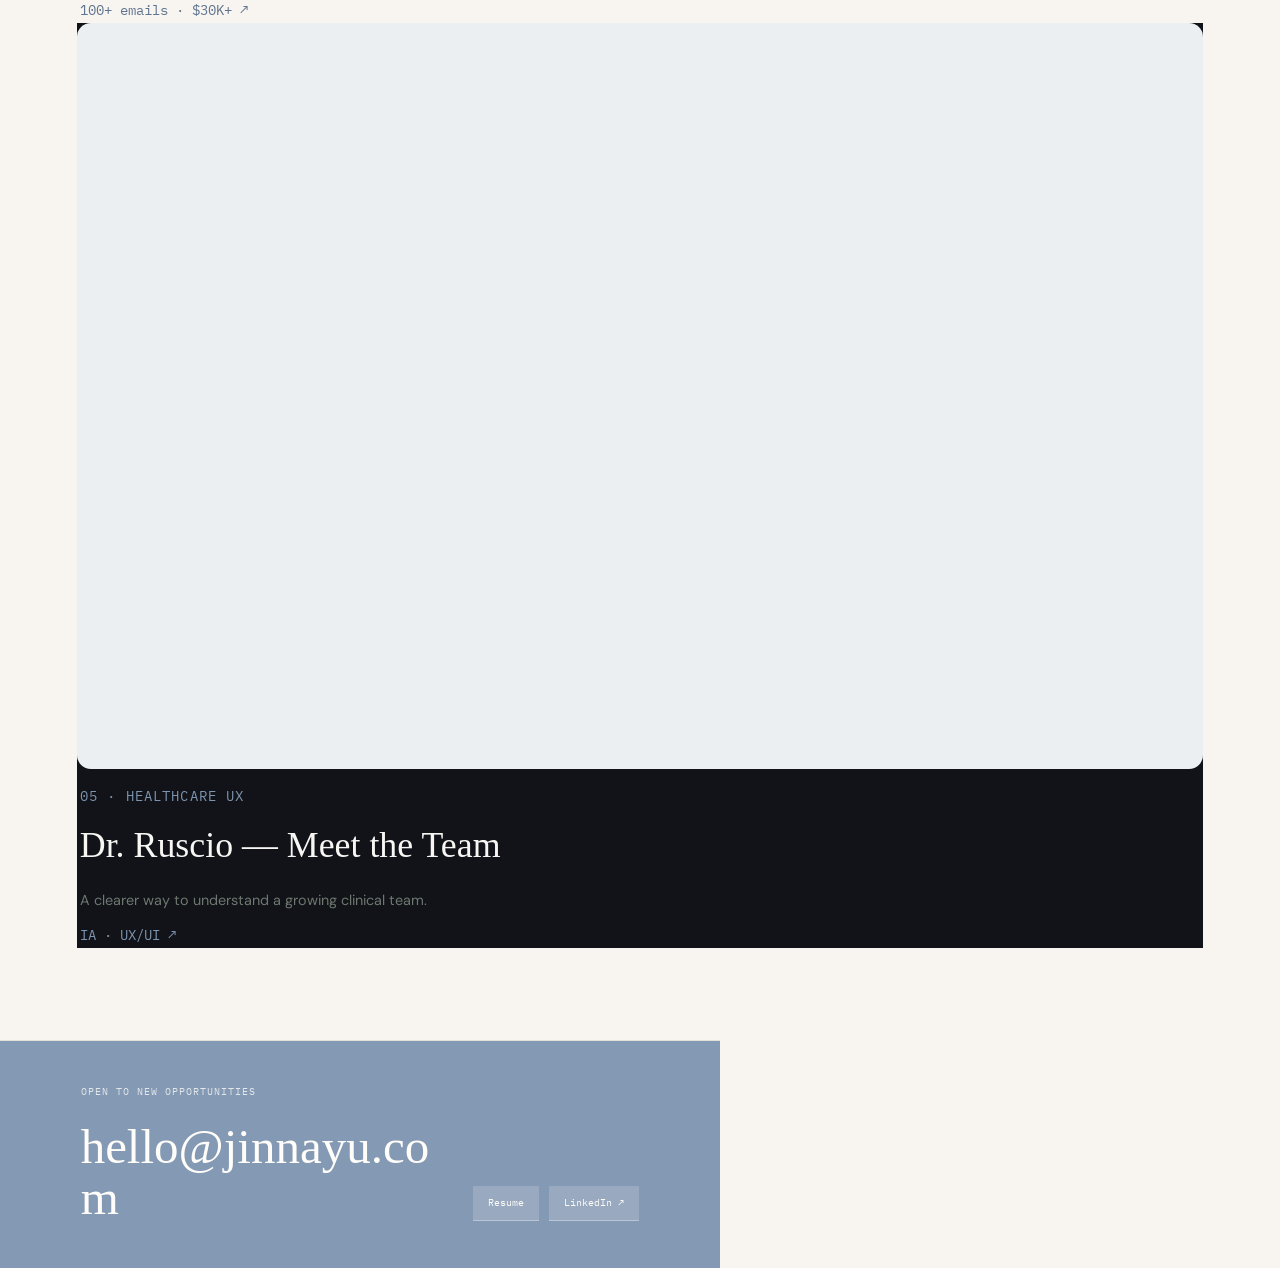
==== commit 42a9f7b8: "Publish approved compact email contact section and remove homepage copyright strip" ====
--- a/index.html
+++ b/index.html
@@ -59,9 +59,17 @@
   </section>
 
 
-  <section class="contact reveal" id="contact"><div><p class="eyebrow">Get in touch</p><h2>Let’s make it clearer.</h2></div><div class="contact-links"><a href="mailto:hello@jinnayu.com">Email me</a><a href="https://www.linkedin.com/in/ejinnayu/" target="_blank" rel="noopener">LinkedIn ↗</a></div></section>
+  <section class="contact contact-opportunities reveal" id="contact" aria-label="Contact">
+    <div class="contact-copy">
+      <p class="eyebrow">Open to new opportunities</p>
+      <h2><a class="contact-email" href="mailto:hello@jinnayu.com">hello@jinnayu.com</a></h2>
+    </div>
+    <div class="contact-links">
+      <a href="resume.pdf" target="_blank" rel="noopener">Resume</a>
+      <a href="https://www.linkedin.com/in/ejinnayu/" target="_blank" rel="noopener">LinkedIn ↗</a>
+    </div>
+  </section>
 </main>
-<footer class="footer"><p>© 2026 Jinna Yu</p></footer>
 <script src="script.js"></script>
 </body>
 </html>
--- a/theme-blue.css
+++ b/theme-blue.css
@@ -173,3 +173,54 @@
 @media (max-width: 720px) {
   body::before { height: 80px; }
 }
+
+/* Approved compact homepage contact section. */
+.contact.contact-opportunities {
+  box-sizing: border-box;
+  padding: 44px 6.3%;
+  min-height: 190px;
+  display: flex;
+  align-items: flex-end;
+  justify-content: space-between;
+  gap: 28px;
+}
+.contact-opportunities .contact-copy { min-width: 0; }
+.contact-opportunities .eyebrow {
+  margin: 0 0 22px;
+  font-size: 10px;
+  line-height: 1.4;
+  letter-spacing: .1em;
+}
+.contact.contact-opportunities h2 {
+  margin: 0;
+  font-size: clamp(30px, 4.5vw, 49px);
+  line-height: 1.05;
+  letter-spacing: normal;
+  overflow-wrap: anywhere;
+}
+.contact-opportunities .contact-email { color: inherit; }
+.contact-opportunities .contact-email:hover {
+  text-decoration: underline;
+  text-underline-offset: 4px;
+}
+.contact-opportunities .contact-links {
+  flex-shrink: 0;
+  gap: 10px;
+  margin: 0;
+  padding-bottom: 3px;
+}
+.contact-opportunities .contact-links a {
+  padding: 10px 15px;
+  font-size: 10px;
+  line-height: 1.4;
+  text-transform: none;
+  letter-spacing: normal;
+}
+@media (max-width: 600px) {
+  .contact.contact-opportunities {
+    flex-wrap: wrap;
+    padding: 32px 24px;
+    gap: 24px;
+  }
+  .contact-opportunities .eyebrow { margin-bottom: 16px; }
+}
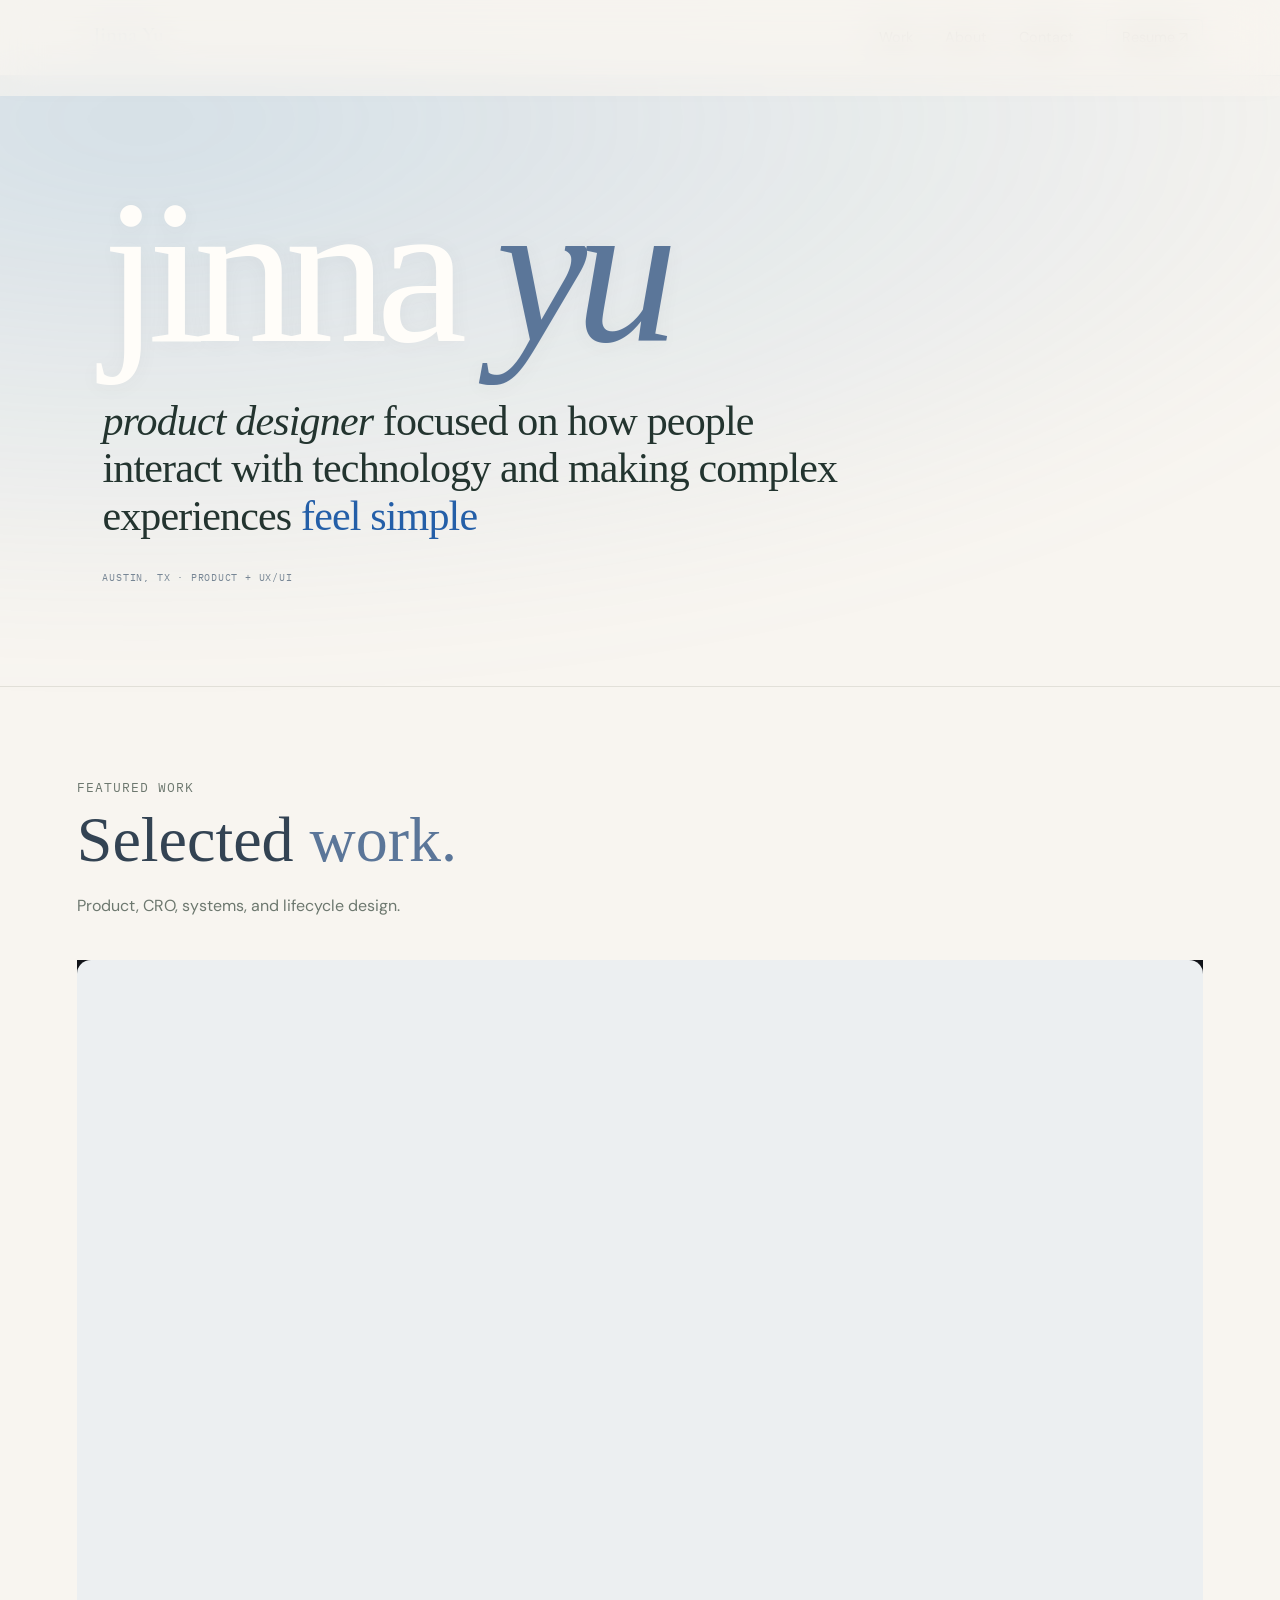
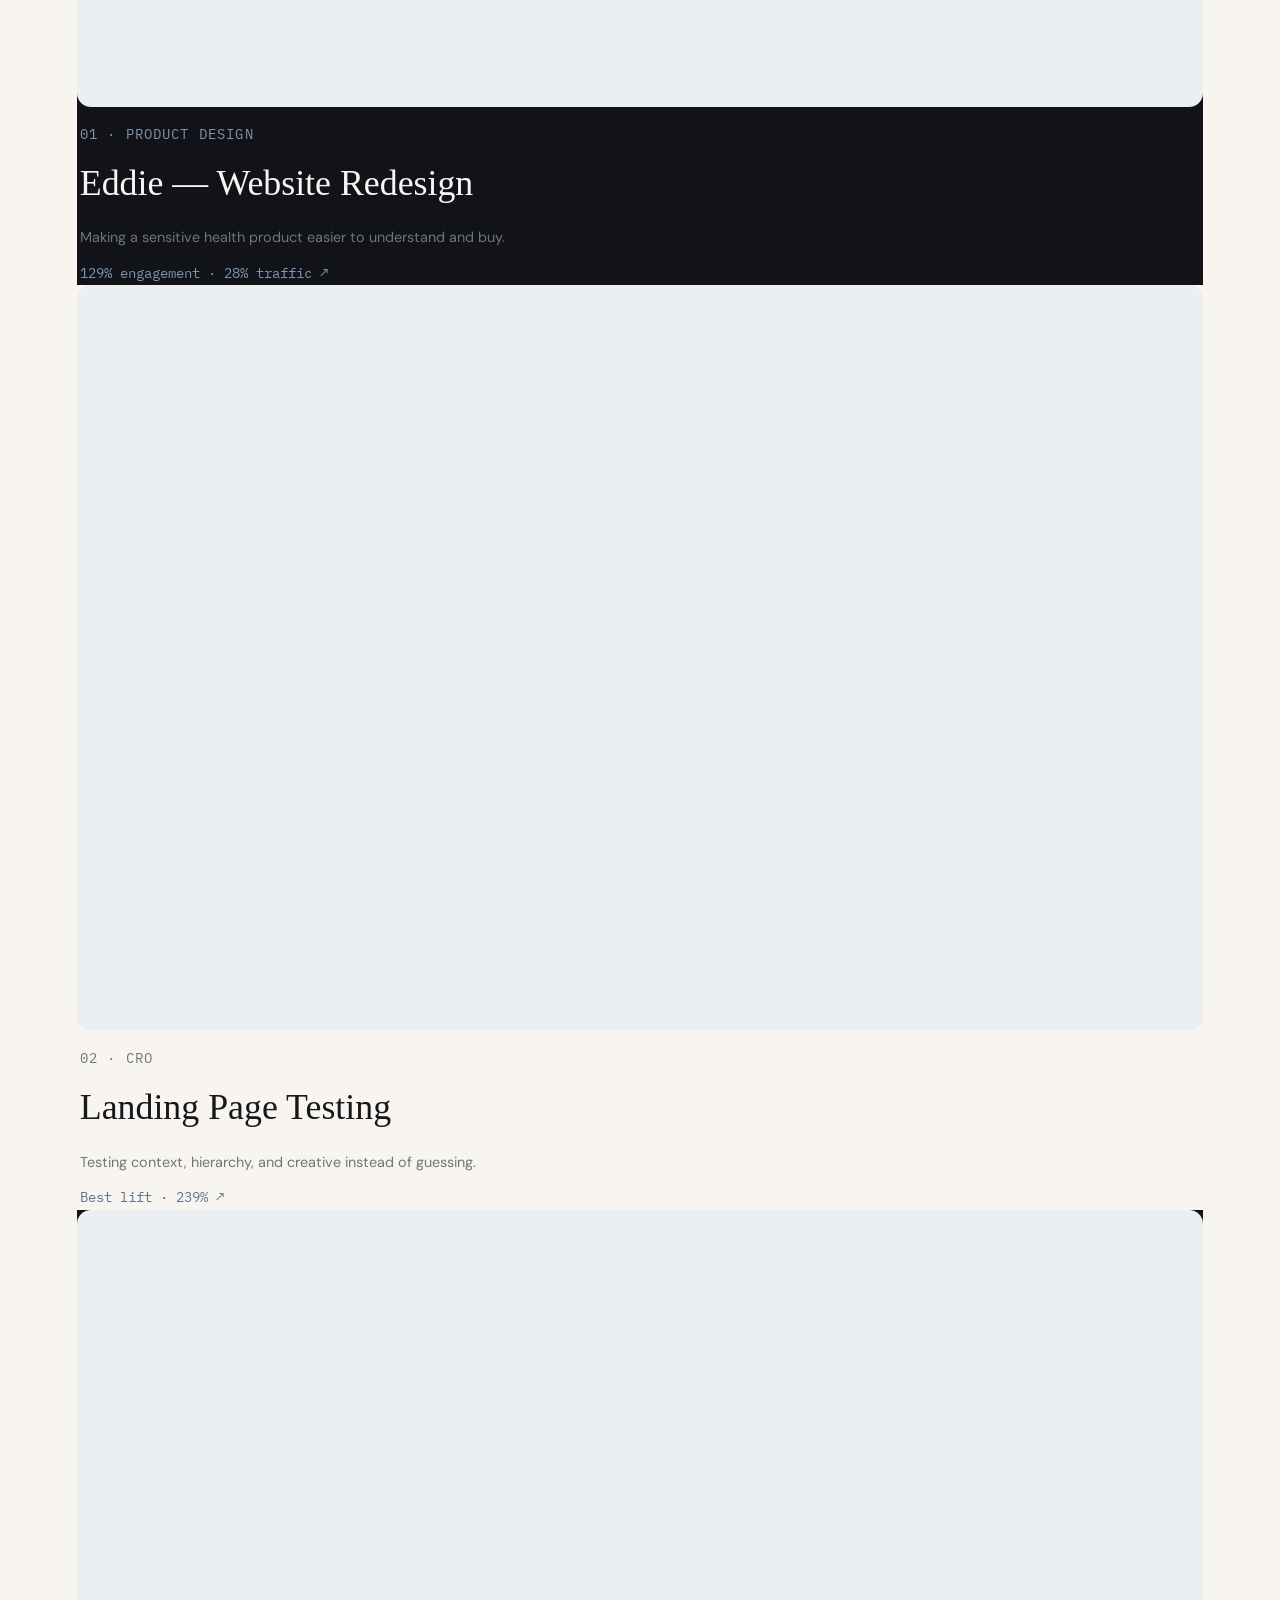
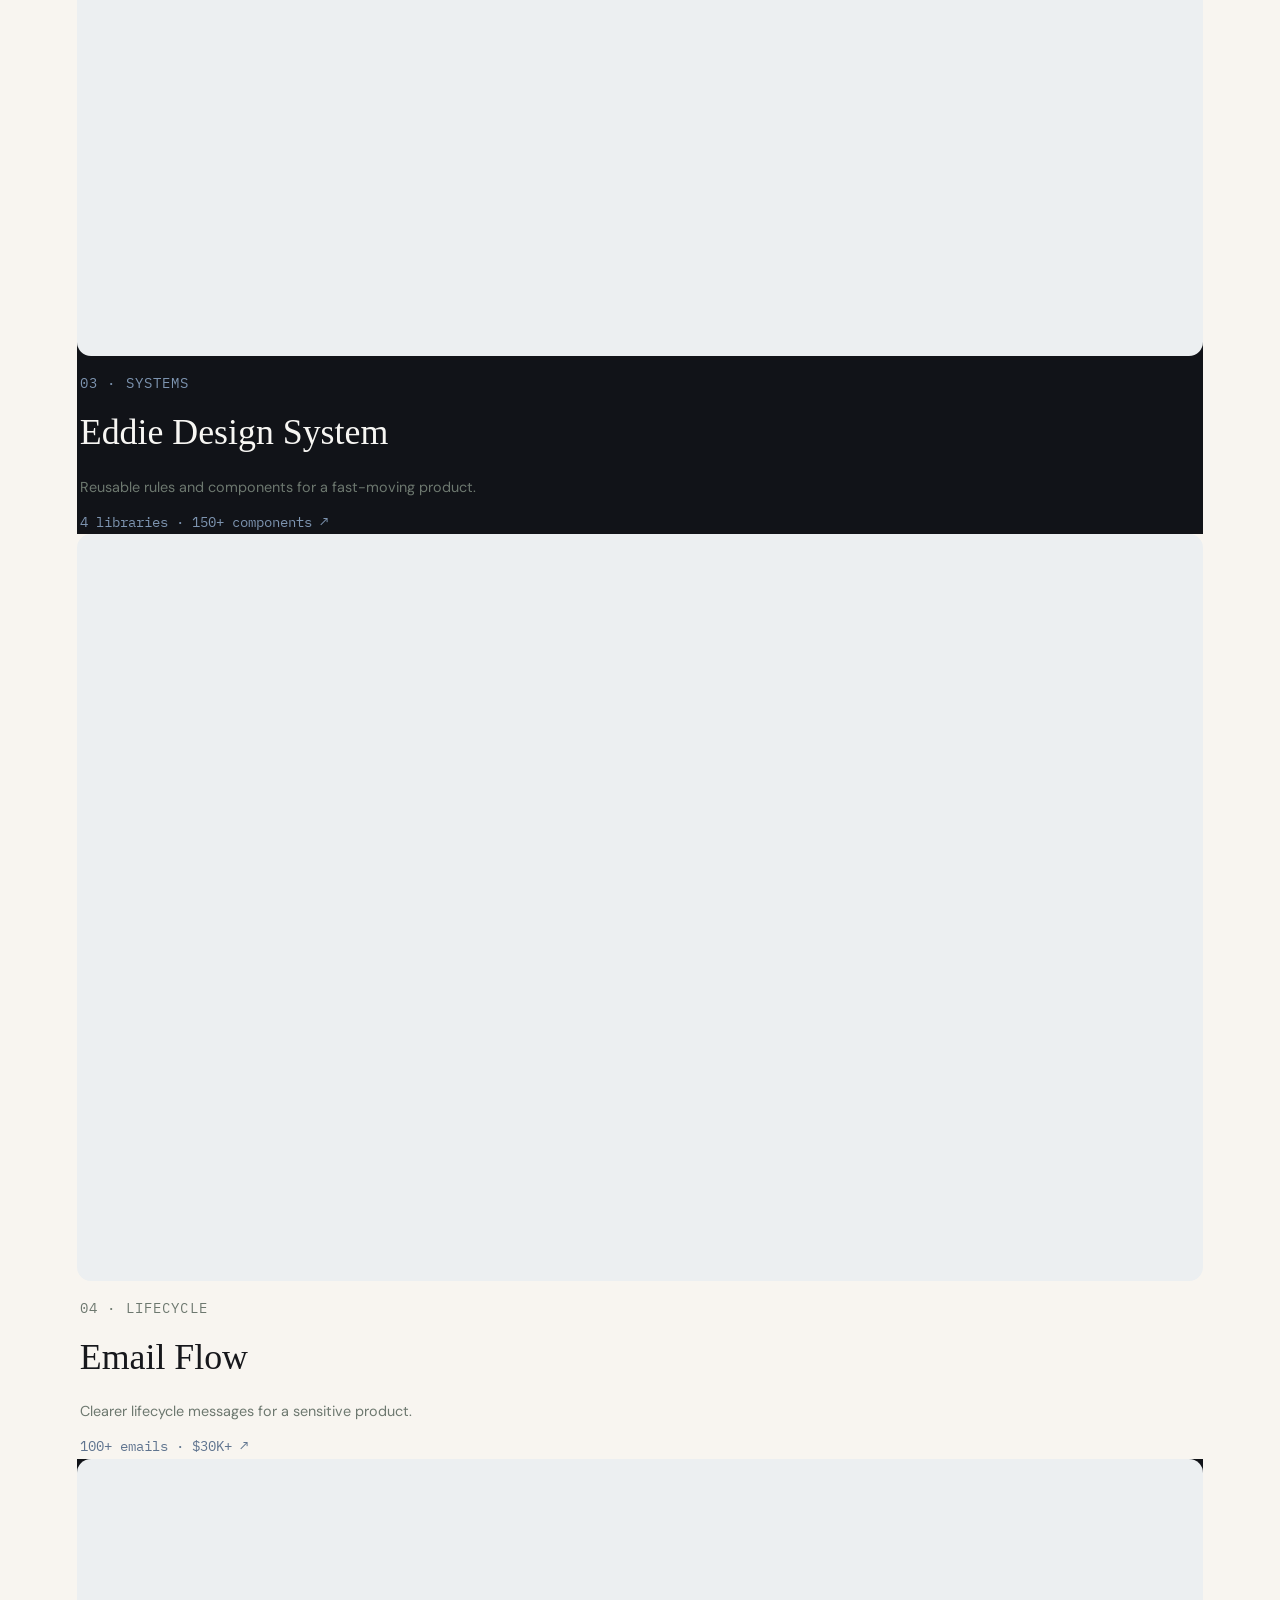
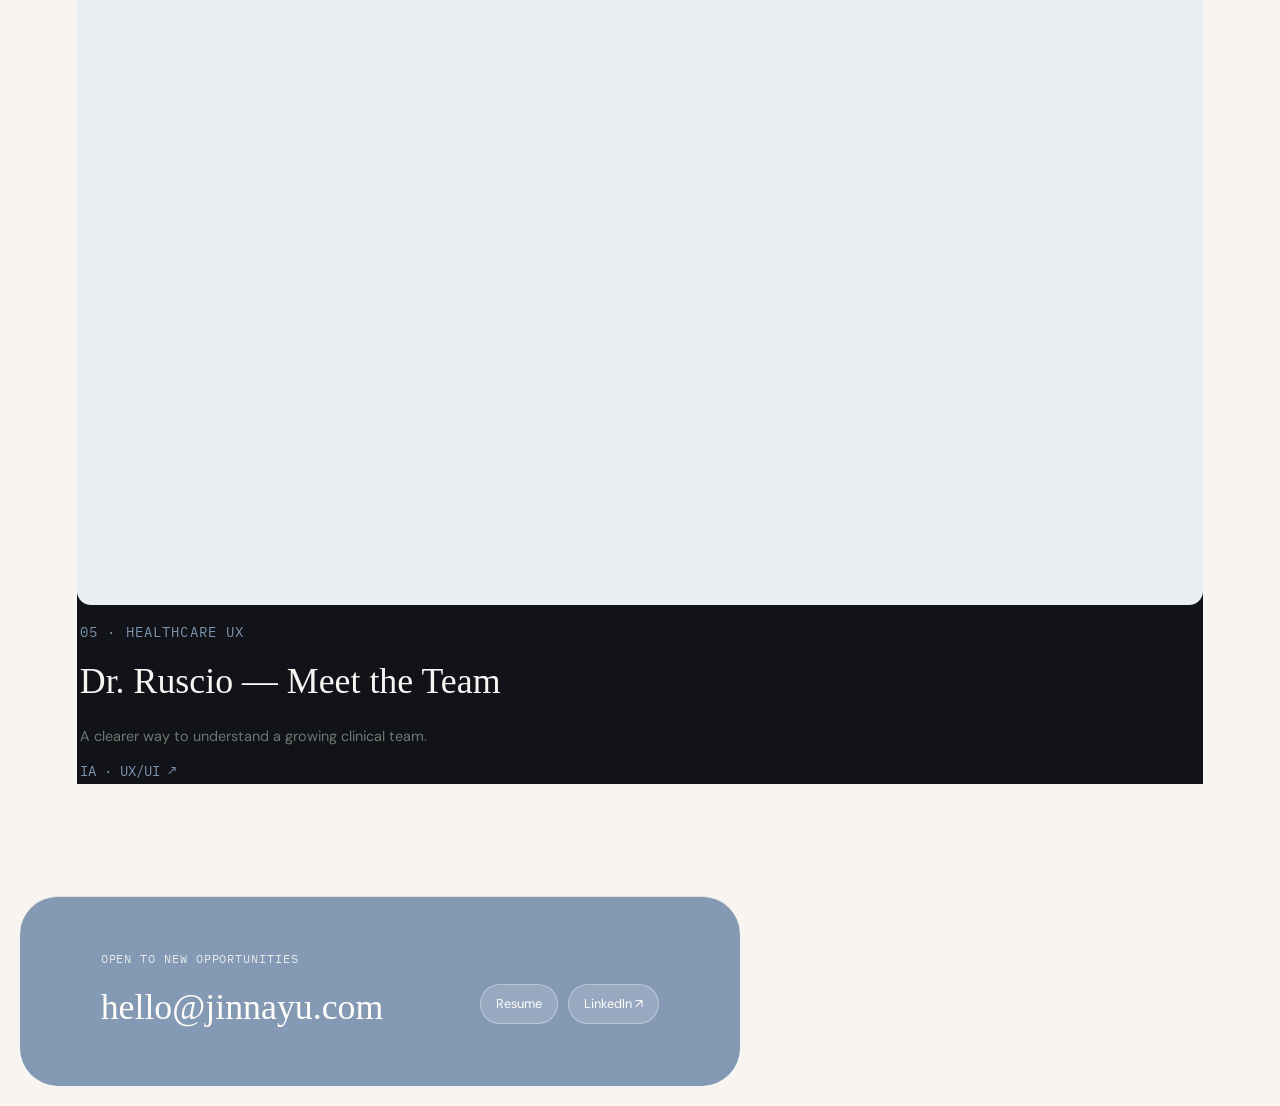
==== commit e143e2dc: "Apply approved editorial homepage hero and updated product designer introduction" ====
--- a/index.html
+++ b/index.html
@@ -39,7 +39,7 @@
     <div class="hero-wash" aria-hidden="true"></div>
     <div class="hero-name reveal"><h1>jinna <em>yu</em></h1></div>
     <div class="hero-detail reveal">
-      <p>I’m Jinna, a <strong>product designer</strong><br>who makes complex products feel simple —<br><em>from first click to final system.</em></p>
+      <p><strong>product designer</strong> focused on how people interact with technology and making complex experiences <em>feel simple</em></p>
       <div class="hero-mini"><span>Austin, TX · Product + UX/UI</span></div>
     </div>
   </section>
--- a/theme-blue.css
+++ b/theme-blue.css
@@ -177,7 +177,7 @@
 /* Approved compact homepage contact section. */
 .contact.contact-opportunities {
   box-sizing: border-box;
-  padding: 44px 6.3%;
+  padding: 44px 6.3% 59px;
   min-height: 190px;
   display: flex;
   align-items: flex-end;
@@ -187,13 +187,13 @@
 .contact-opportunities .contact-copy { min-width: 0; }
 .contact-opportunities .eyebrow {
   margin: 0 0 22px;
-  font-size: 10px;
+  font-size: .72rem;
   line-height: 1.4;
-  letter-spacing: .1em;
+  letter-spacing: .08em;
 }
 .contact.contact-opportunities h2 {
   margin: 0;
-  font-size: clamp(30px, 4.5vw, 49px);
+  font-size: clamp(1.8rem, 2.8vw, 2.8rem);
   line-height: 1.05;
   letter-spacing: normal;
   overflow-wrap: anywhere;
@@ -211,7 +211,8 @@
 }
 .contact-opportunities .contact-links a {
   padding: 10px 15px;
-  font-size: 10px;
+  font-family: var(--font-body);
+  font-size: .8rem;
   line-height: 1.4;
   text-transform: none;
   letter-spacing: normal;
@@ -219,8 +220,201 @@
 @media (max-width: 600px) {
   .contact.contact-opportunities {
     flex-wrap: wrap;
-    padding: 32px 24px;
+    padding: 32px 24px 47px;
     gap: 24px;
   }
   .contact-opportunities .eyebrow { margin-bottom: 16px; }
 }
+
+@media (max-width: 720px) {
+  .contact-opportunities .contact-links a { font-size: .7rem; }
+}
+
+/* Case-study glass strip appears only after scrolling; keep the nav pill visible. */
+.case-page::before {
+  opacity: 0;
+  transition: opacity .2s ease;
+}
+.case-page.has-scrolled::before { opacity: 1; }
+@media (prefers-reduced-motion: reduce) {
+  .case-page::before { transition: none; }
+}
+
+/* Approved desktop case-study width: shared full-width headings, text, images, and metrics. */
+@media (min-width: 781px) {
+  .case-page .case-layout { max-width: 1100px; }
+  .case-page .case-content,
+  .case-page .case-section,
+  .case-page .case-section p:not(.section-label),
+  .case-page .media-stage,
+  .case-page .metric-grid {
+    width: 100%;
+    max-width: none;
+  }
+}
+
+/* Align the case-study availability label with the email beneath it. */
+.case-page .contact-opportunities .contact-copy {
+  text-align: left;
+}
+
+/* One identical contact footer across homepage, About, and case studies. */
+body .contact.contact-opportunities {
+  box-sizing: border-box;
+  margin: 20px;
+  padding: 44px 6.3% 59px;
+  min-height: 190px;
+  border-radius: 38px;
+  background: #8499B4;
+  color: #FFFDF9;
+  display: flex;
+  align-items: flex-end;
+  justify-content: space-between;
+  gap: 28px;
+  text-align: left;
+}
+body .contact-opportunities .contact-copy { min-width: 0; text-align: left; }
+body .contact-opportunities .eyebrow {
+  margin: 0 0 22px;
+  font-family: var(--font-mono);
+  font-size: .72rem;
+  line-height: 1.4;
+  letter-spacing: .08em;
+  color: rgba(255,253,249,.8);
+}
+body .contact.contact-opportunities h2 {
+  margin: 0;
+  font-size: clamp(1.8rem, 2.8vw, 2.8rem);
+  line-height: 1.05;
+  letter-spacing: normal;
+  overflow-wrap: anywhere;
+}
+body .contact-opportunities .contact-email { color: inherit; }
+body .contact-opportunities .contact-links {
+  display: flex;
+  justify-content: flex-end;
+  flex-shrink: 0;
+  gap: 10px;
+  margin: 0;
+  padding-bottom: 3px;
+}
+body .contact-opportunities .contact-links a {
+  padding: 10px 15px;
+  font-family: var(--font-body);
+  font-size: .8rem;
+  line-height: 1.4;
+  text-transform: none;
+  letter-spacing: normal;
+  border: 1px solid rgba(255,255,255,.34);
+  border-radius: 999px;
+  background: rgba(255,255,255,.16);
+  color: inherit;
+}
+@media (max-width: 720px) {
+  body .contact-opportunities .contact-links a { font-size: .7rem; }
+}
+@media (max-width: 600px) {
+  body .contact.contact-opportunities {
+    flex-wrap: wrap;
+    padding: 32px 24px 47px;
+    gap: 24px;
+  }
+  body .contact-opportunities .eyebrow { margin-bottom: 16px; }
+}
+
+/* Divider before every footer; case-study navigation sits above it. */
+body .contact.contact-opportunities {
+  position: relative;
+}
+body .contact.contact-opportunities::before {
+  content: "";
+  position: absolute;
+  top: -21px;
+  left: -20px;
+  width: calc(100% + 40px);
+  height: 1px;
+  background: var(--line);
+  pointer-events: none;
+}
+.case-page .case-nav { border-top: 0; }
+
+/* Shared footer button feedback for pointer and keyboard navigation. */
+body .contact-opportunities .contact-links a {
+  transition: background .18s ease, border-color .18s ease, box-shadow .18s ease;
+}
+body .contact-opportunities .contact-links a:hover {
+  background: rgba(255,255,255,.32);
+  border-color: rgba(255,255,255,.75);
+  text-decoration: none;
+  box-shadow: 0 3px 10px rgba(51,67,83,.10);
+}
+body .contact-opportunities .contact-links a:focus-visible {
+  background: rgba(255,255,255,.32);
+  border-color: rgba(255,255,255,.75);
+  outline: 2px solid #FFFDF9;
+  outline-offset: 3px;
+}
+@media (prefers-reduced-motion: reduce) {
+  body .contact-opportunities .contact-links a { transition: none; }
+}
+
+/* Approved editorial homepage hero. */
+.home-hero {
+  min-height: 610px;
+  padding: 64px 8% 48px;
+  display: flex;
+  flex-direction: column;
+  justify-content: center;
+  align-items: flex-start;
+  text-align: left;
+}
+.hero-wash {
+  inset: -100px -15% 30%;
+  height: auto;
+  background: radial-gradient(ellipse at 20% 30%, rgba(106,159,204,.25), transparent 72%);
+  filter: blur(56px);
+  opacity: 1;
+  transform: none;
+}
+.hero-name {
+  position: relative;
+  inset: auto;
+  width: auto;
+  max-width: 100%;
+  margin: 0 0 46px;
+  transform: none;
+}
+.hero-name h1 {
+  font-size: clamp(110px, 20vw, 205px);
+  line-height: .78;
+  letter-spacing: -.055em;
+  text-align: left;
+  color: #FFFDF9;
+}
+.hero-detail {
+  position: relative;
+  inset: auto;
+  width: 100%;
+  max-width: 750px;
+  transform: none;
+  text-align: left;
+}
+.hero-name.reveal, .hero-detail.reveal { transform: translateY(24px); }
+.hero-name.reveal.is-visible, .hero-detail.reveal.is-visible { transform: none; }
+.hero-detail > p {
+  margin: 0;
+  max-width: 750px;
+  font-size: clamp(28px, 4.1vw, 42px);
+  line-height: 1.13;
+  letter-spacing: -.02em;
+  color: #23342F;
+}
+.hero-detail > p strong { font-weight: 400; font-style: italic; }
+.hero-detail > p em { color: #245FA8; }
+.hero-mini { justify-content: flex-start; margin-top: 30px; }
+@media (max-width: 540px) {
+  .home-hero { min-height: 500px; padding: 100px 24px 40px; }
+  .hero-name { margin-bottom: 42px; }
+  .hero-name h1 { font-size: clamp(98px, 23vw, 130px); }
+  .hero-detail > p { font-size: 28px; }
+}
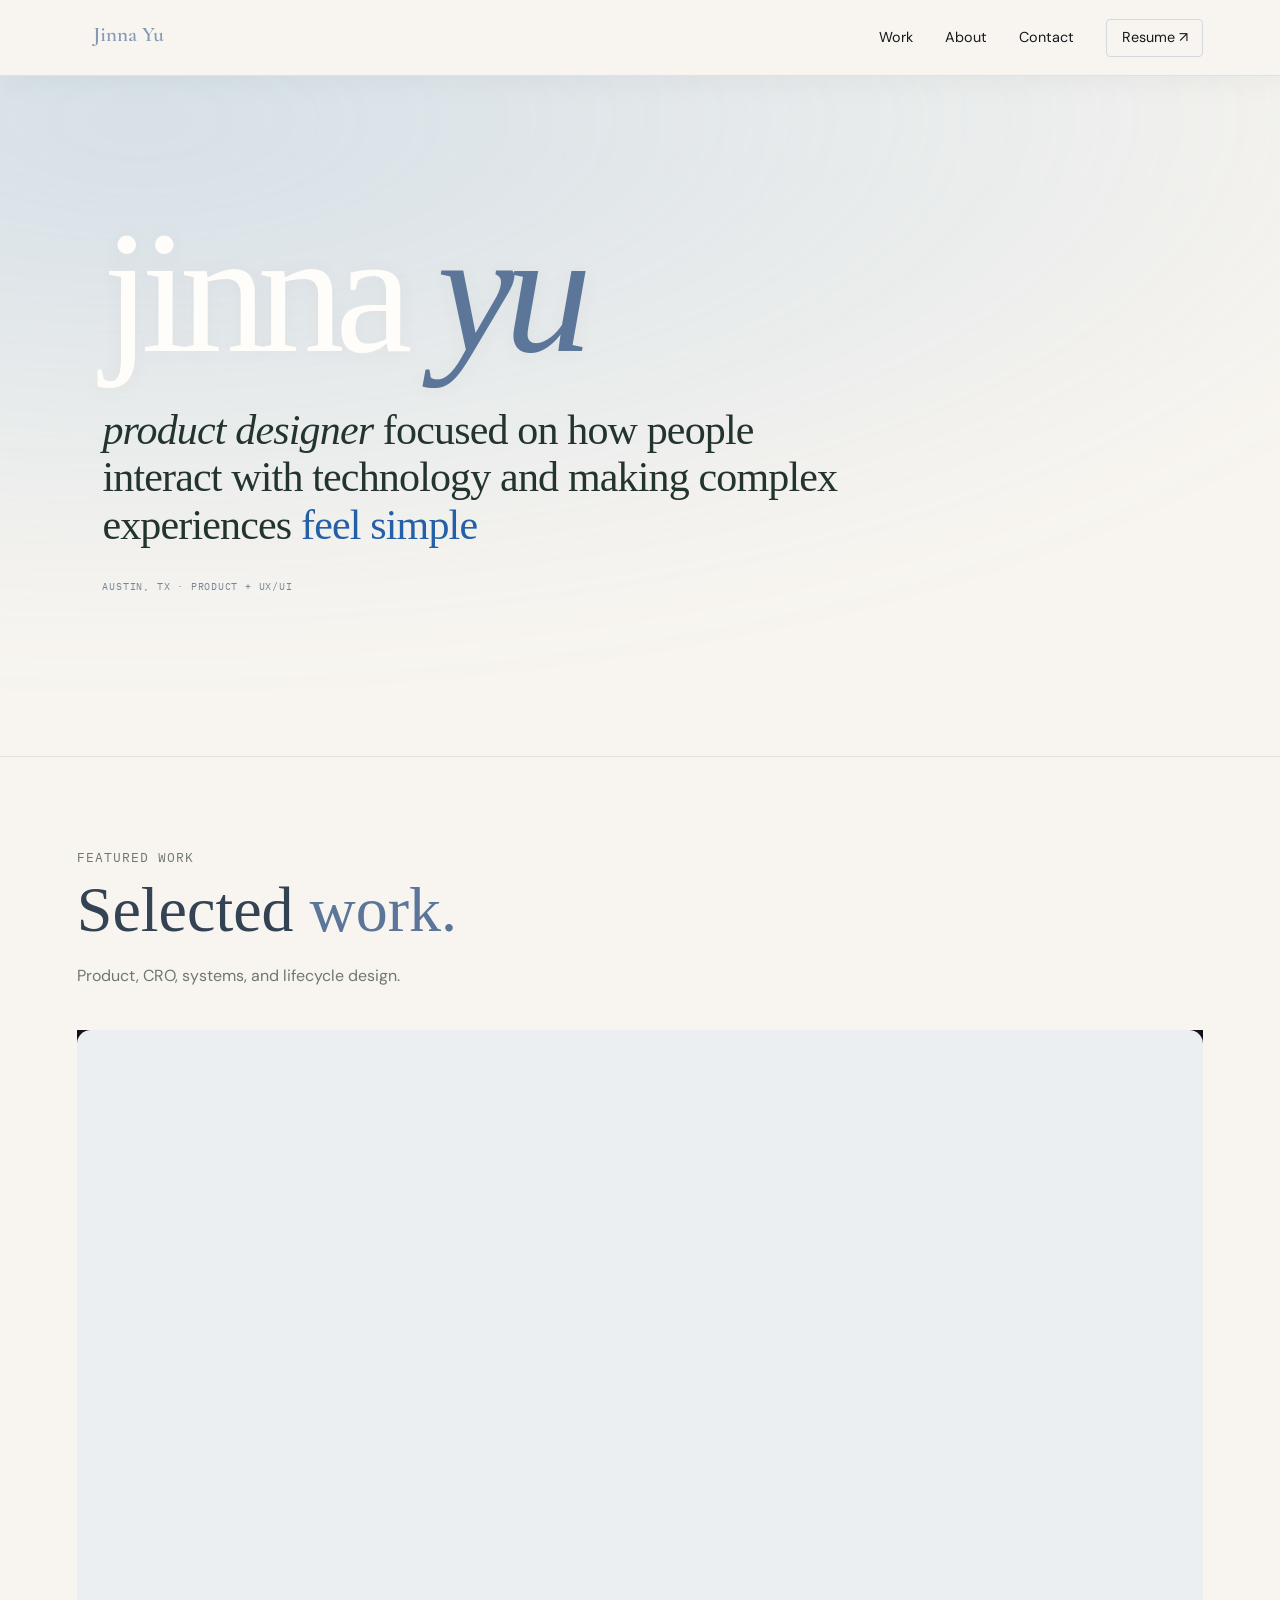
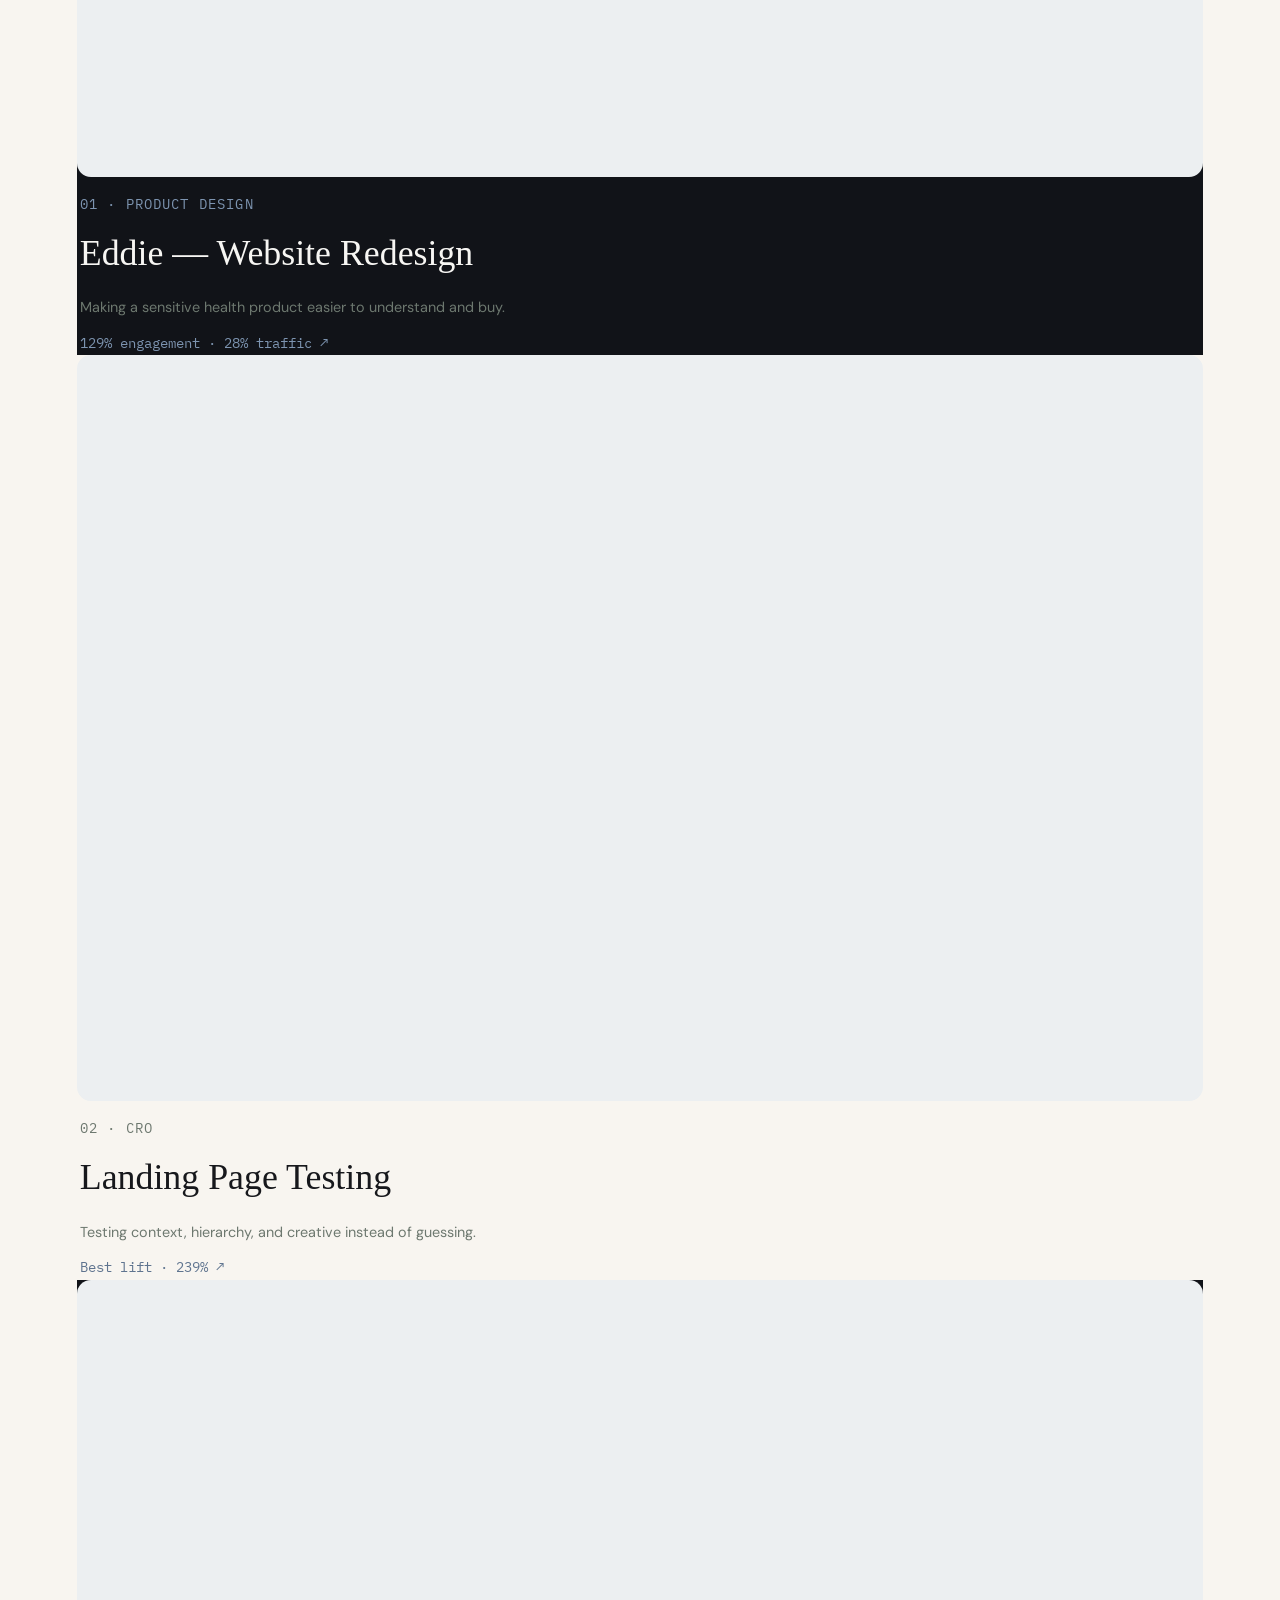
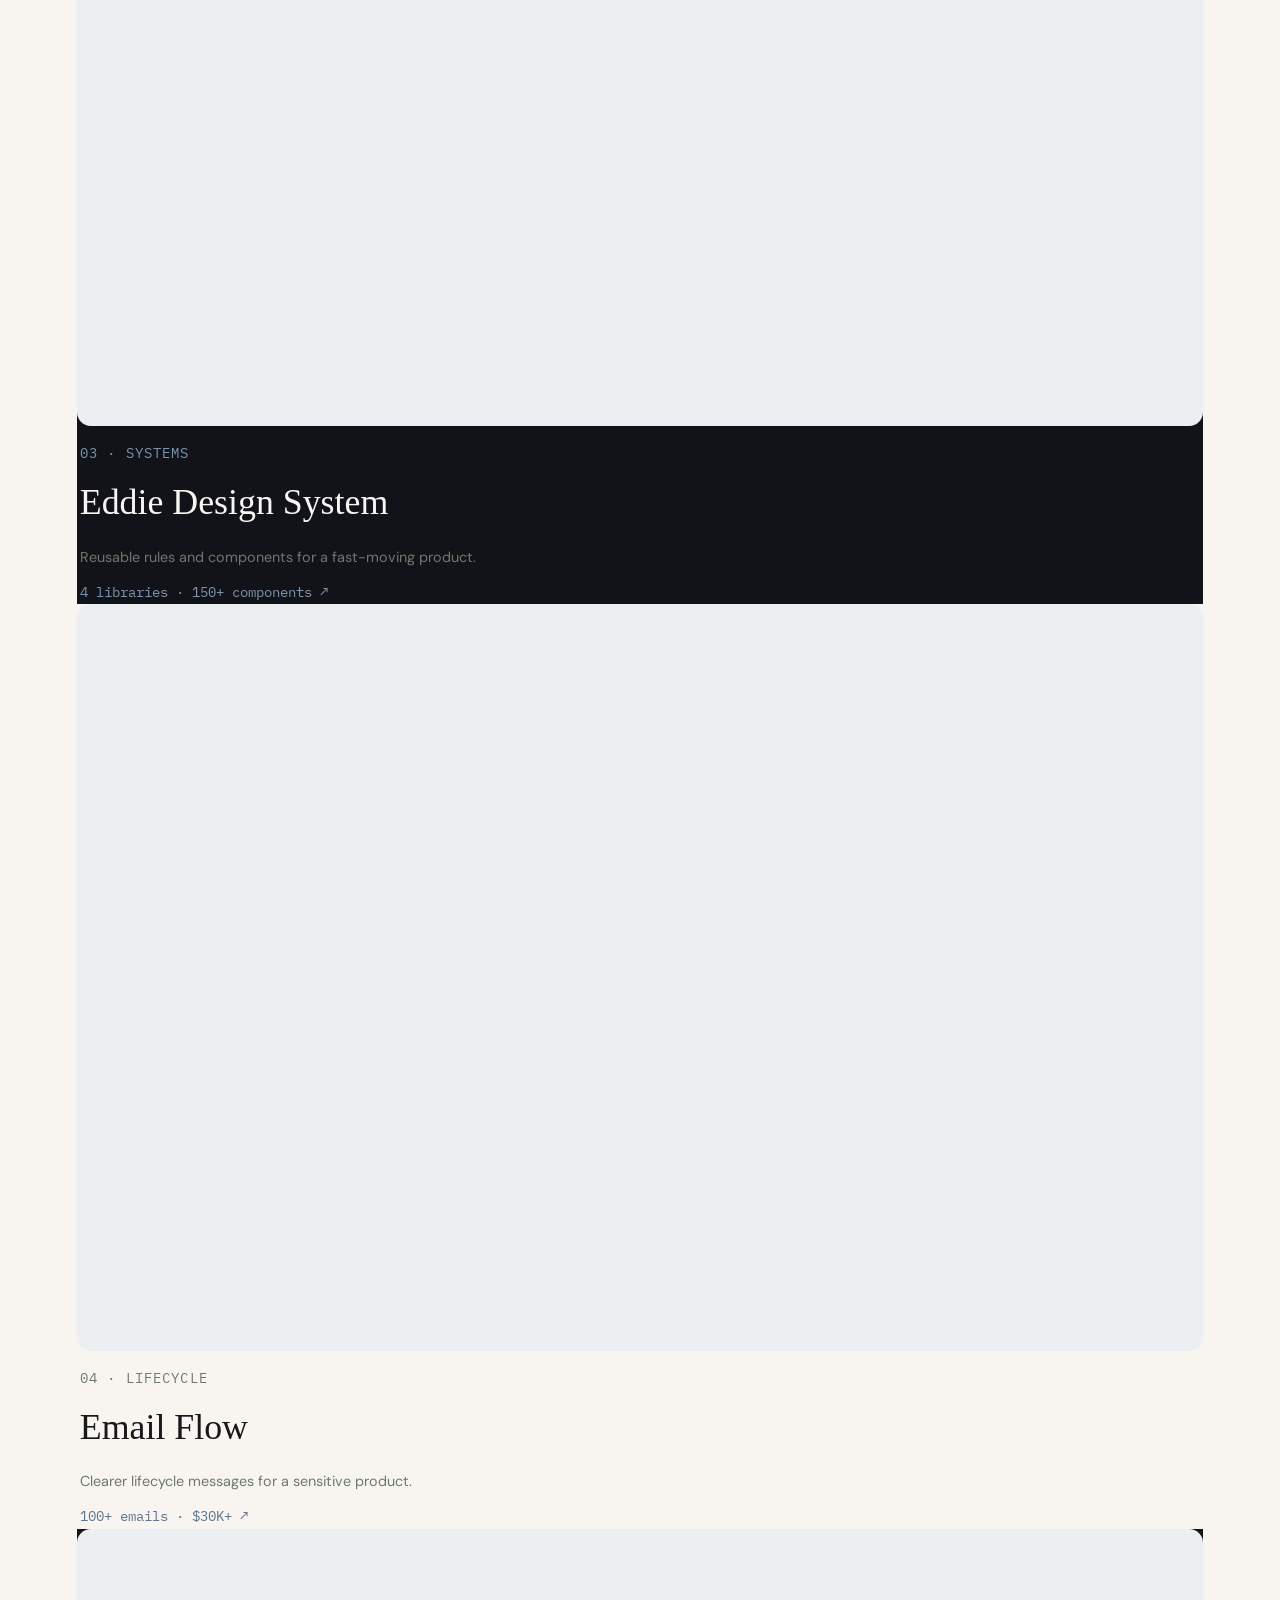
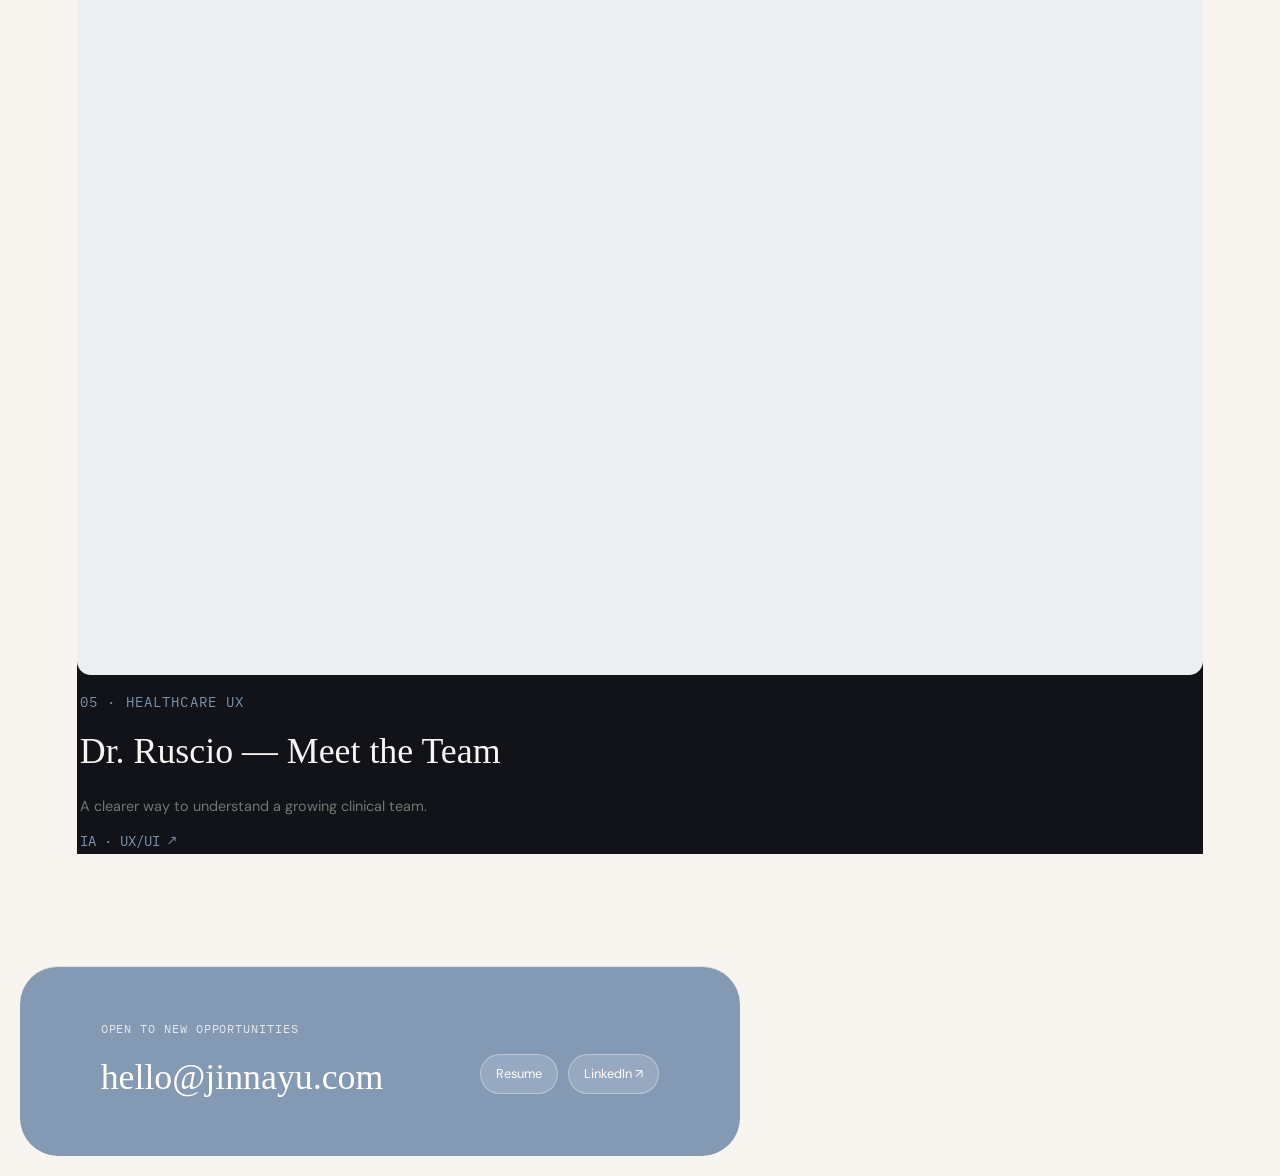
==== commit 79a6e0c1: "Apply approved homepage hero spacing, reduced name size, and work-triggered nav glass" ====
--- a/index.html
+++ b/index.html
@@ -21,7 +21,7 @@
 }
 </style>
 </head>
-<body>
+<body class="home-page">
 <header class="nav">
   <a href="index.html" class="nav-logo brand-lockup" aria-label="Jinna Yu home">
     <img src="images/jinna-yu-logo.svg" alt="Jinna Yu">
--- a/theme-blue.css
+++ b/theme-blue.css
@@ -418,3 +418,35 @@
   .hero-name h1 { font-size: clamp(98px, 23vw, 130px); }
   .hero-detail > p { font-size: 28px; }
 }
+
+/* Approved homepage hero spacing and work-triggered glass. */
+.home-page .home-hero {
+  justify-content: flex-start;
+  padding-top: 149px; /* nav bottom (84px) + 65px */
+  min-height: 680px;
+}
+.home-page .hero-name h1 { font-size: clamp(93.5px, 17vw, 174.25px); }
+.home-page::before {
+  opacity: 0;
+  transition: opacity .2s ease;
+}
+.home-page.work-at-nav::before { opacity: 1; }
+.home-page .nav {
+  background: #F8F5F0;
+  backdrop-filter: none;
+  -webkit-backdrop-filter: none;
+}
+.home-page.work-at-nav .nav {
+  background: rgba(248,245,240,.78);
+  backdrop-filter: blur(18px);
+  -webkit-backdrop-filter: blur(18px);
+}
+@media (max-width: 720px) {
+  .home-page .home-hero { padding-top: 133px; }
+}
+@media (max-width: 540px) {
+  .home-page .hero-name h1 { font-size: clamp(83.3px, 19.55vw, 110.5px); }
+}
+@media (prefers-reduced-motion: reduce) {
+  .home-page::before { transition: none; }
+}
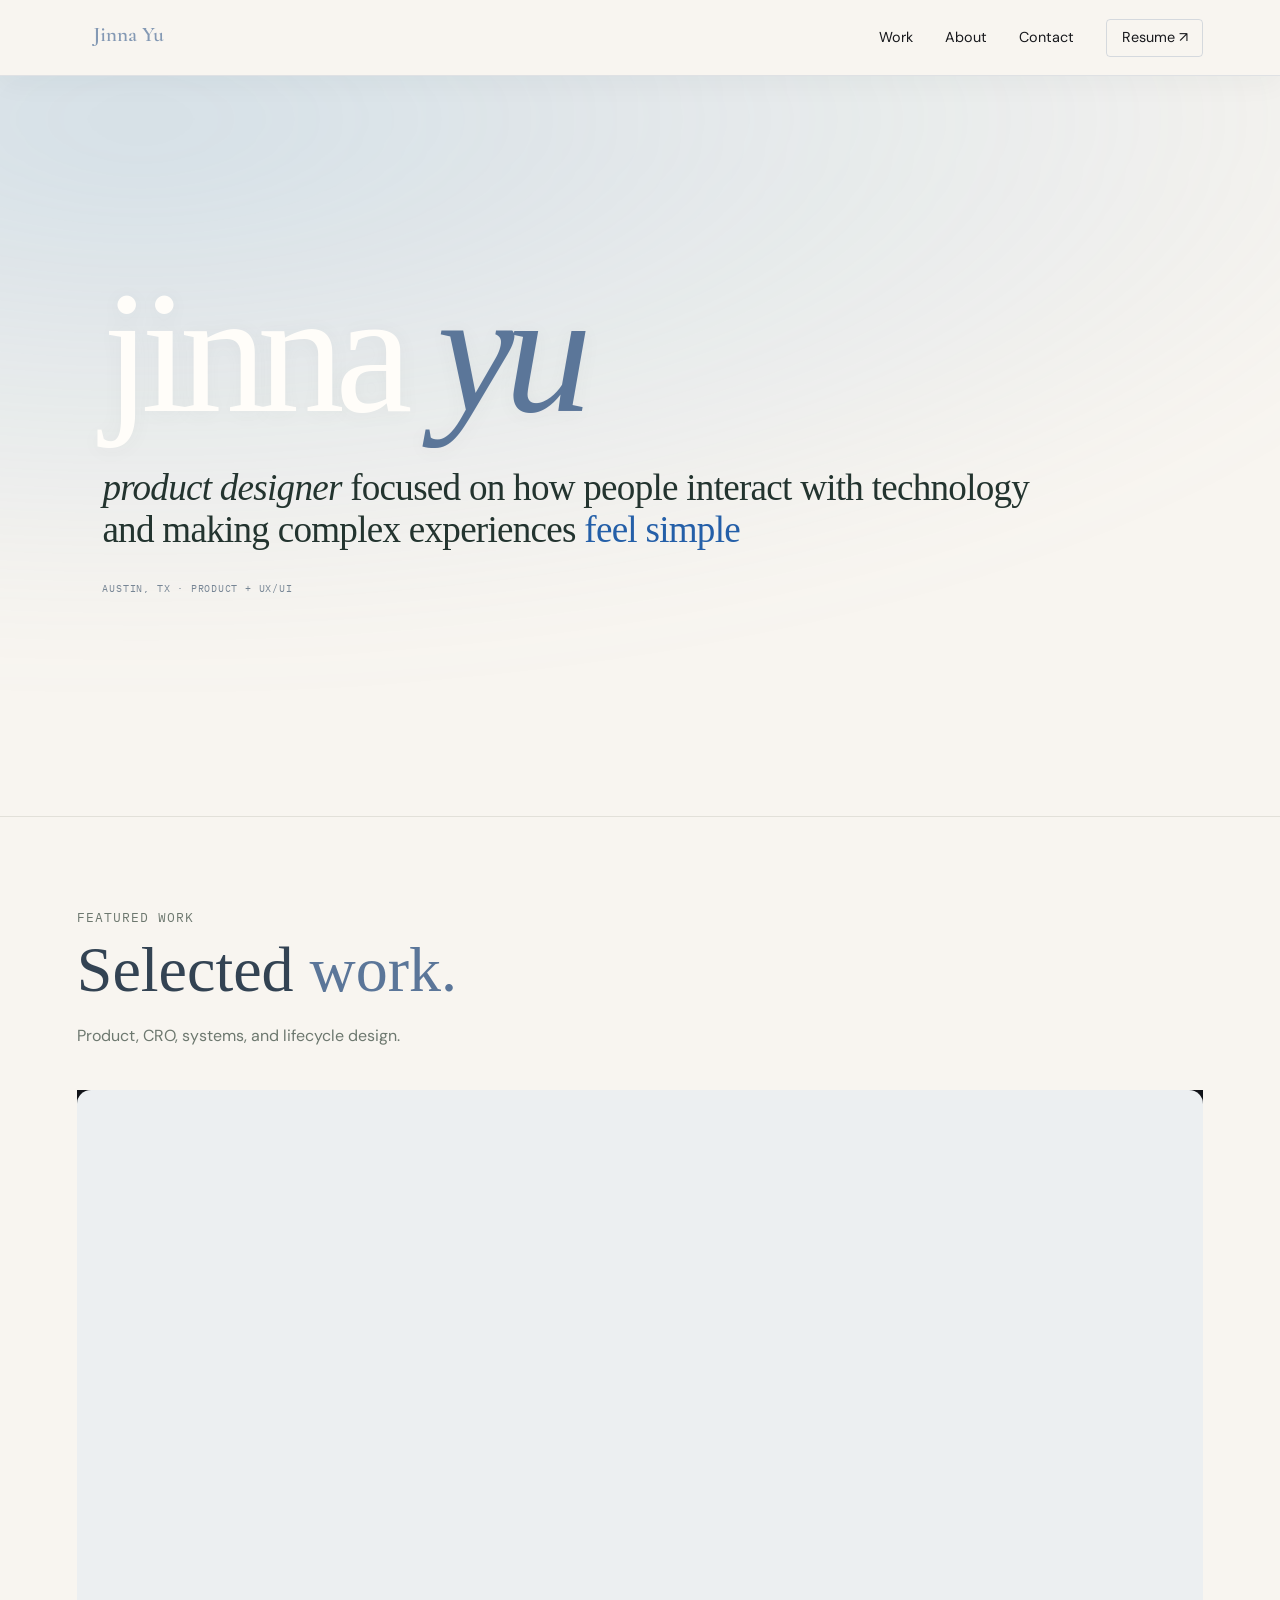
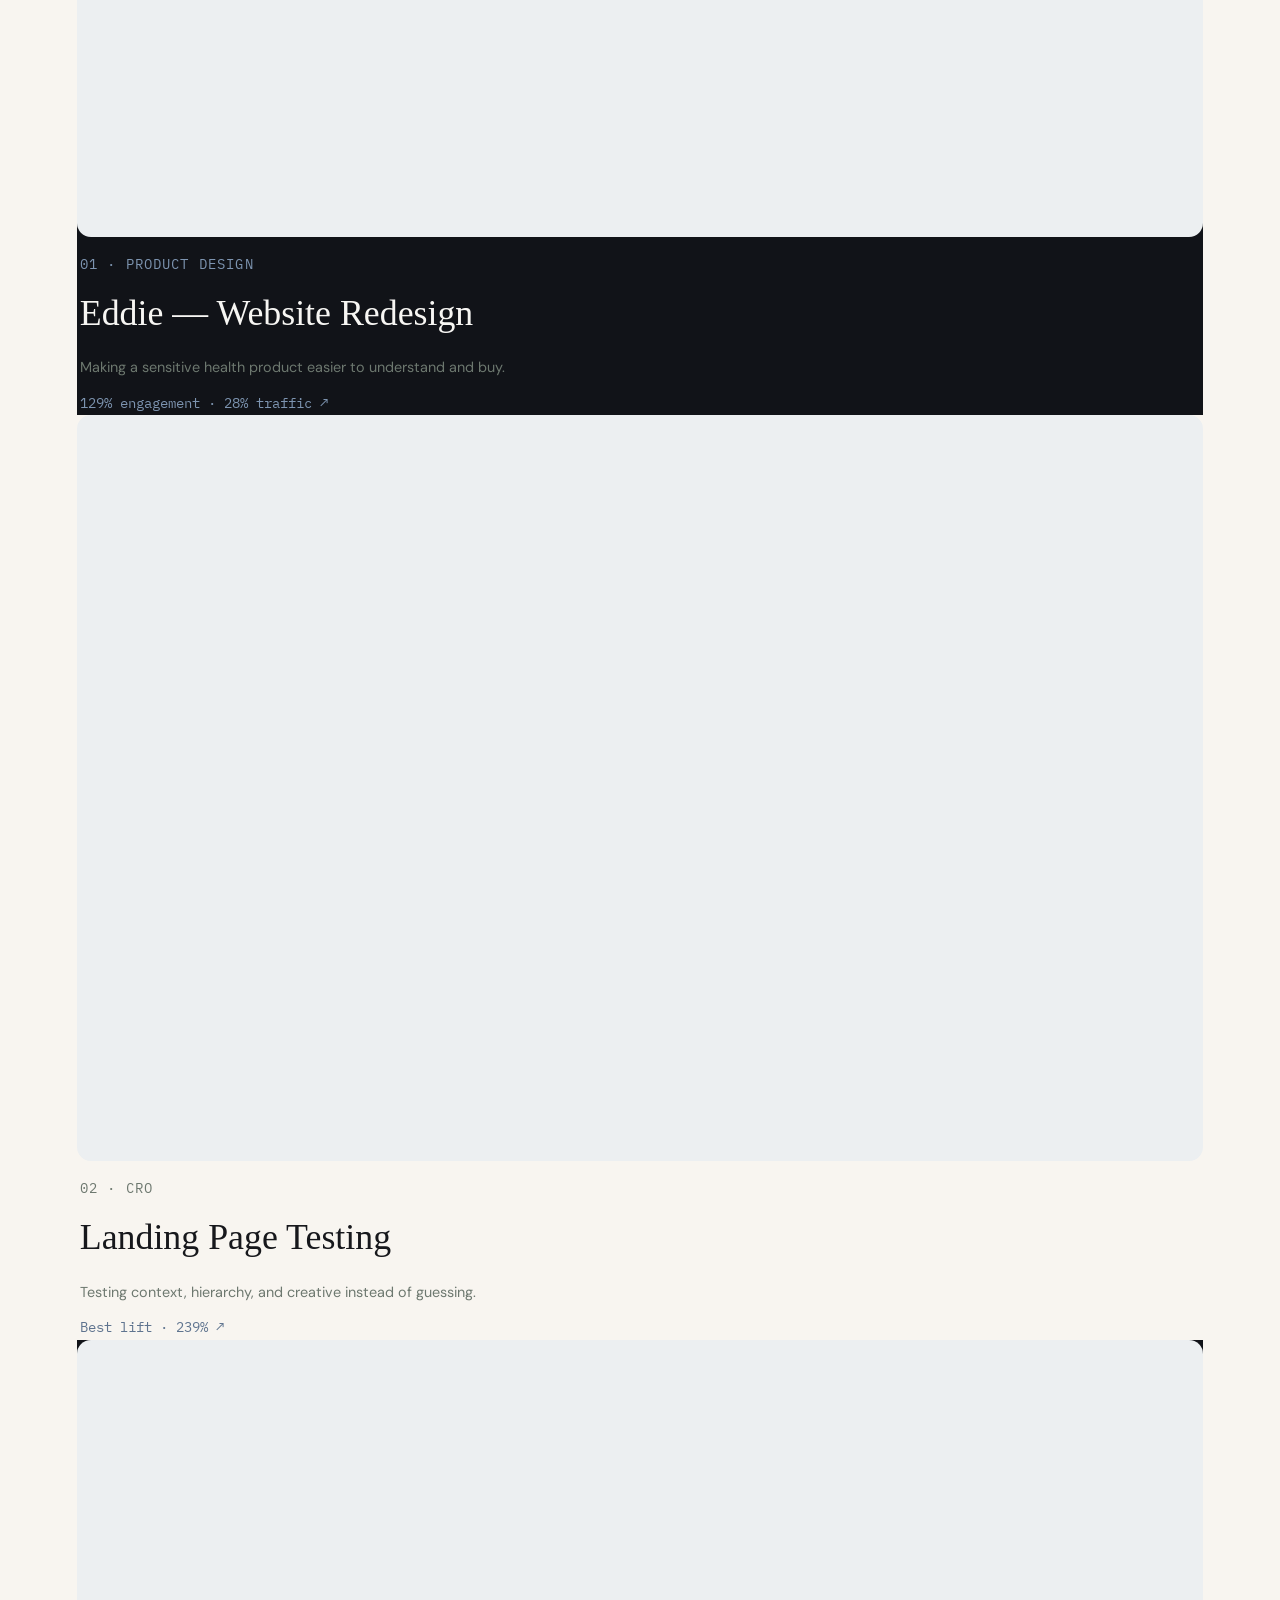
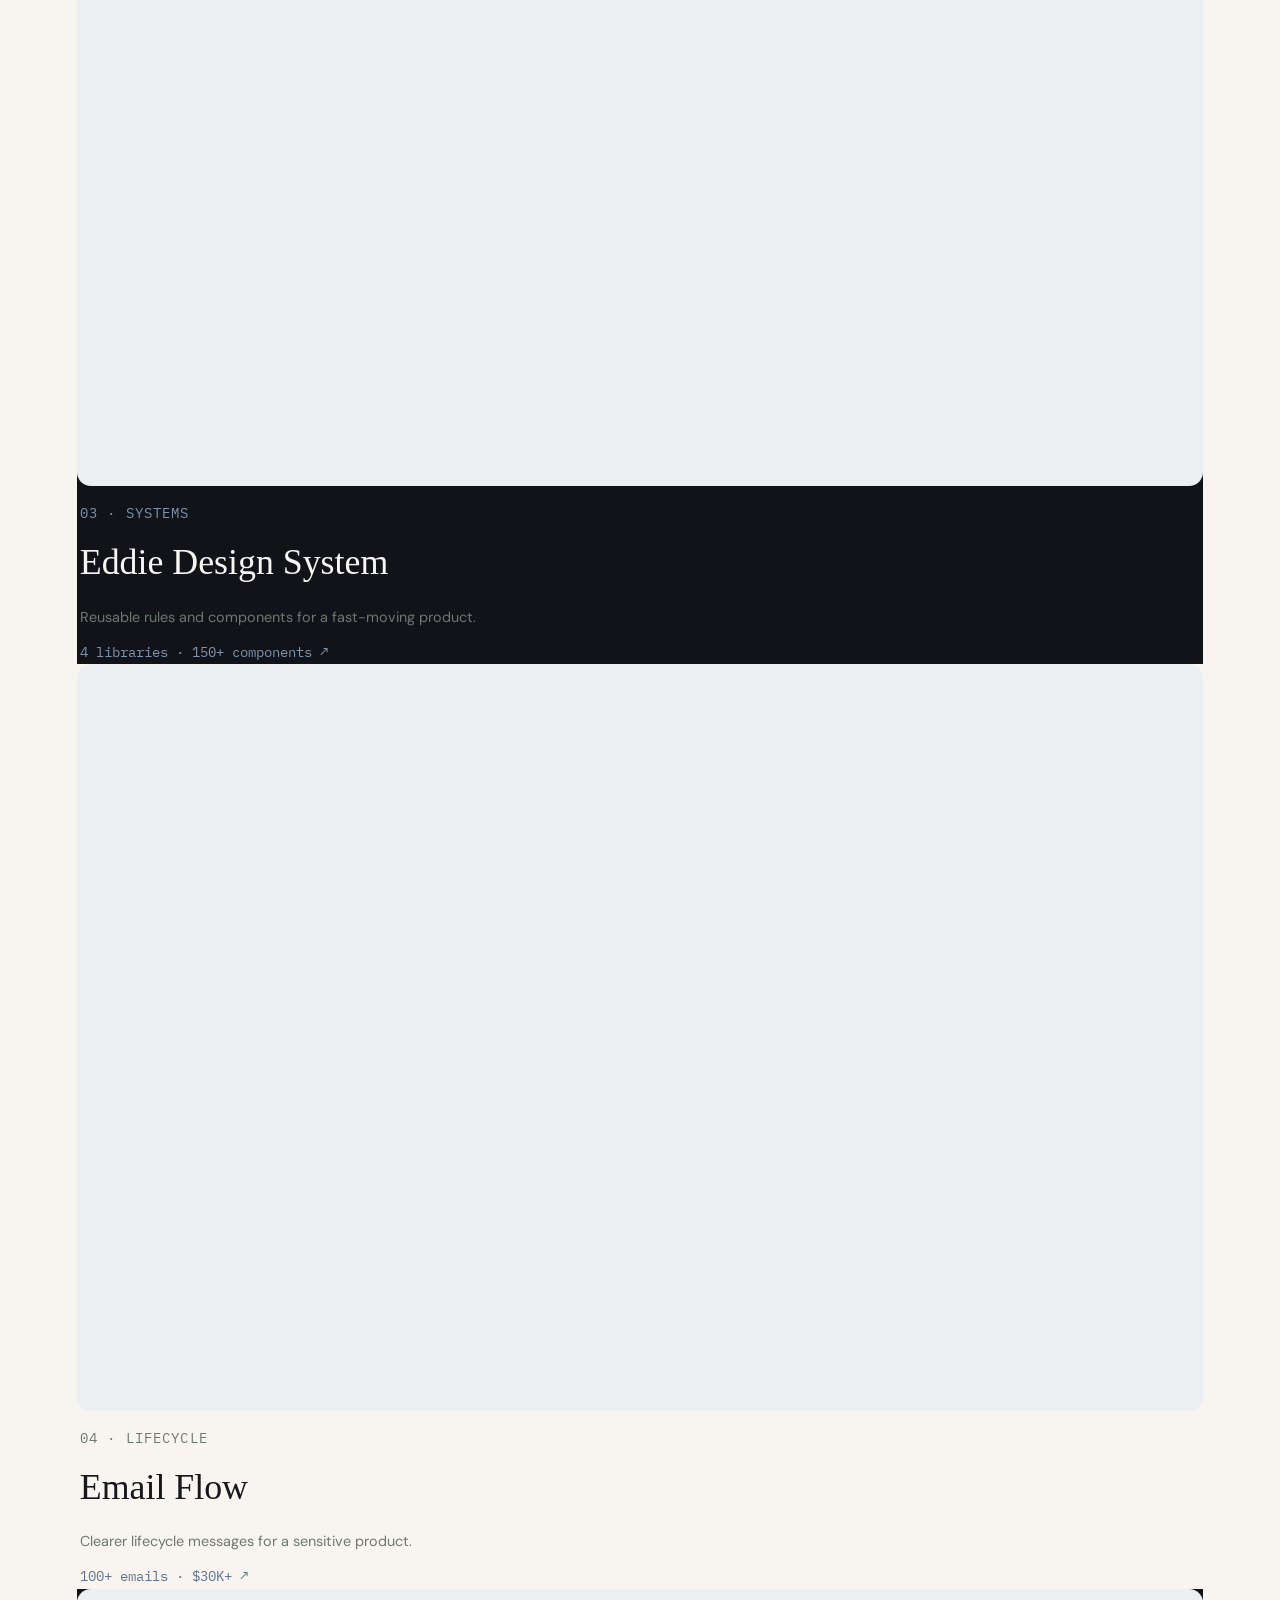
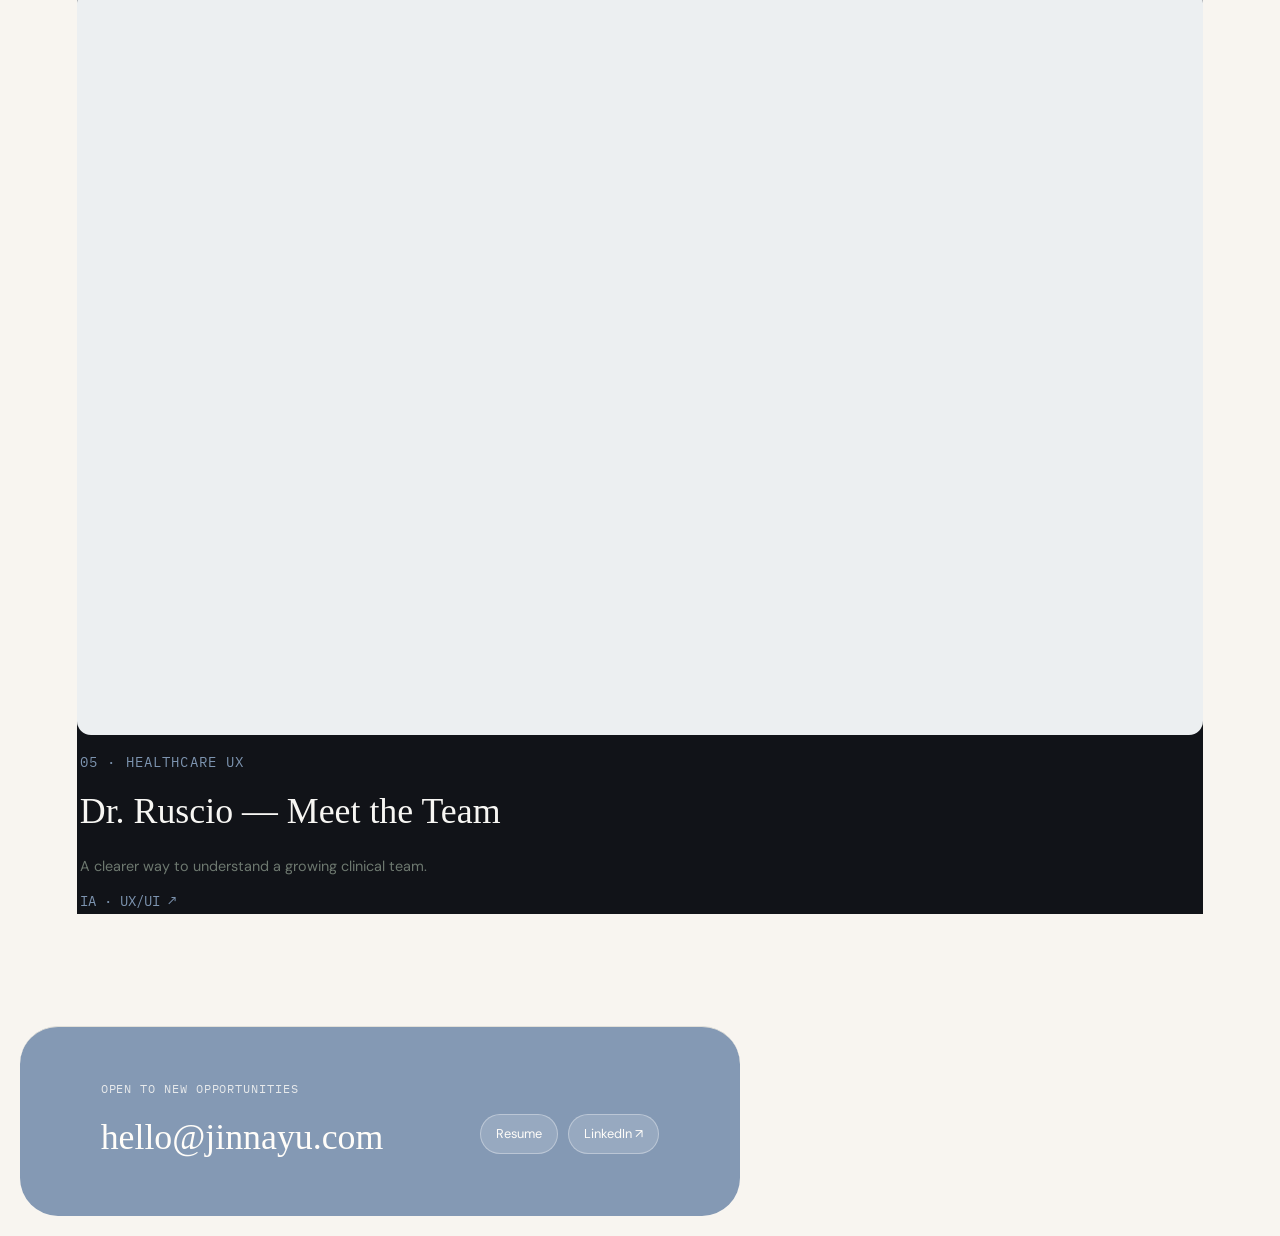
==== commit 30c7a994: "Add 60px hero breathing room and format introduction as two desktop lines" ====
--- a/index.html
+++ b/index.html
@@ -39,7 +39,7 @@
     <div class="hero-wash" aria-hidden="true"></div>
     <div class="hero-name reveal"><h1>jinna <em>yu</em></h1></div>
     <div class="hero-detail reveal">
-      <p><strong>product designer</strong> focused on how people interact with technology and making complex experiences <em>feel simple</em></p>
+      <p><span class="hero-description-line"><strong>product designer</strong> focused on how people interact with technology</span><span class="hero-description-line"> and making complex experiences <em>feel simple</em></span></p>
       <div class="hero-mini"><span>Austin, TX · Product + UX/UI</span></div>
     </div>
   </section>
--- a/theme-blue.css
+++ b/theme-blue.css
@@ -450,3 +450,45 @@
 @media (prefers-reduced-motion: reduce) {
   .home-page::before { transition: none; }
 }
+
+/* Shared homepage-style navigation behavior on every page. */
+body::before,
+body.home-page::before,
+body.case-page::before {
+  opacity: 0;
+  transition: opacity .2s ease;
+}
+body.nav-content-reached::before { opacity: 1; }
+body .nav,
+body.home-page .nav,
+body.case-page .nav {
+  background: #F8F5F0;
+  backdrop-filter: none;
+  -webkit-backdrop-filter: none;
+}
+body.nav-content-reached .nav {
+  background: rgba(248,245,240,.78);
+  backdrop-filter: blur(18px);
+  -webkit-backdrop-filter: blur(18px);
+}
+@media (prefers-reduced-motion: reduce) {
+  body::before { transition: none; }
+}
+
+/* Approved additional hero breathing room and two-line desktop introduction. */
+.home-page .home-hero {
+  padding-top: 209px;
+  min-height: 740px;
+}
+.home-page .hero-detail,
+.home-page .hero-detail > p { max-width: 100%; }
+@media (min-width: 781px) {
+  .home-page .hero-detail > p { font-size: clamp(28px, 2.9vw, 42px); }
+  .home-page .hero-description-line { display: block; white-space: nowrap; }
+}
+@media (max-width: 780px) {
+  .home-page .hero-description-line { display: inline; white-space: normal; }
+}
+@media (max-width: 720px) {
+  .home-page .home-hero { padding-top: 193px; }
+}
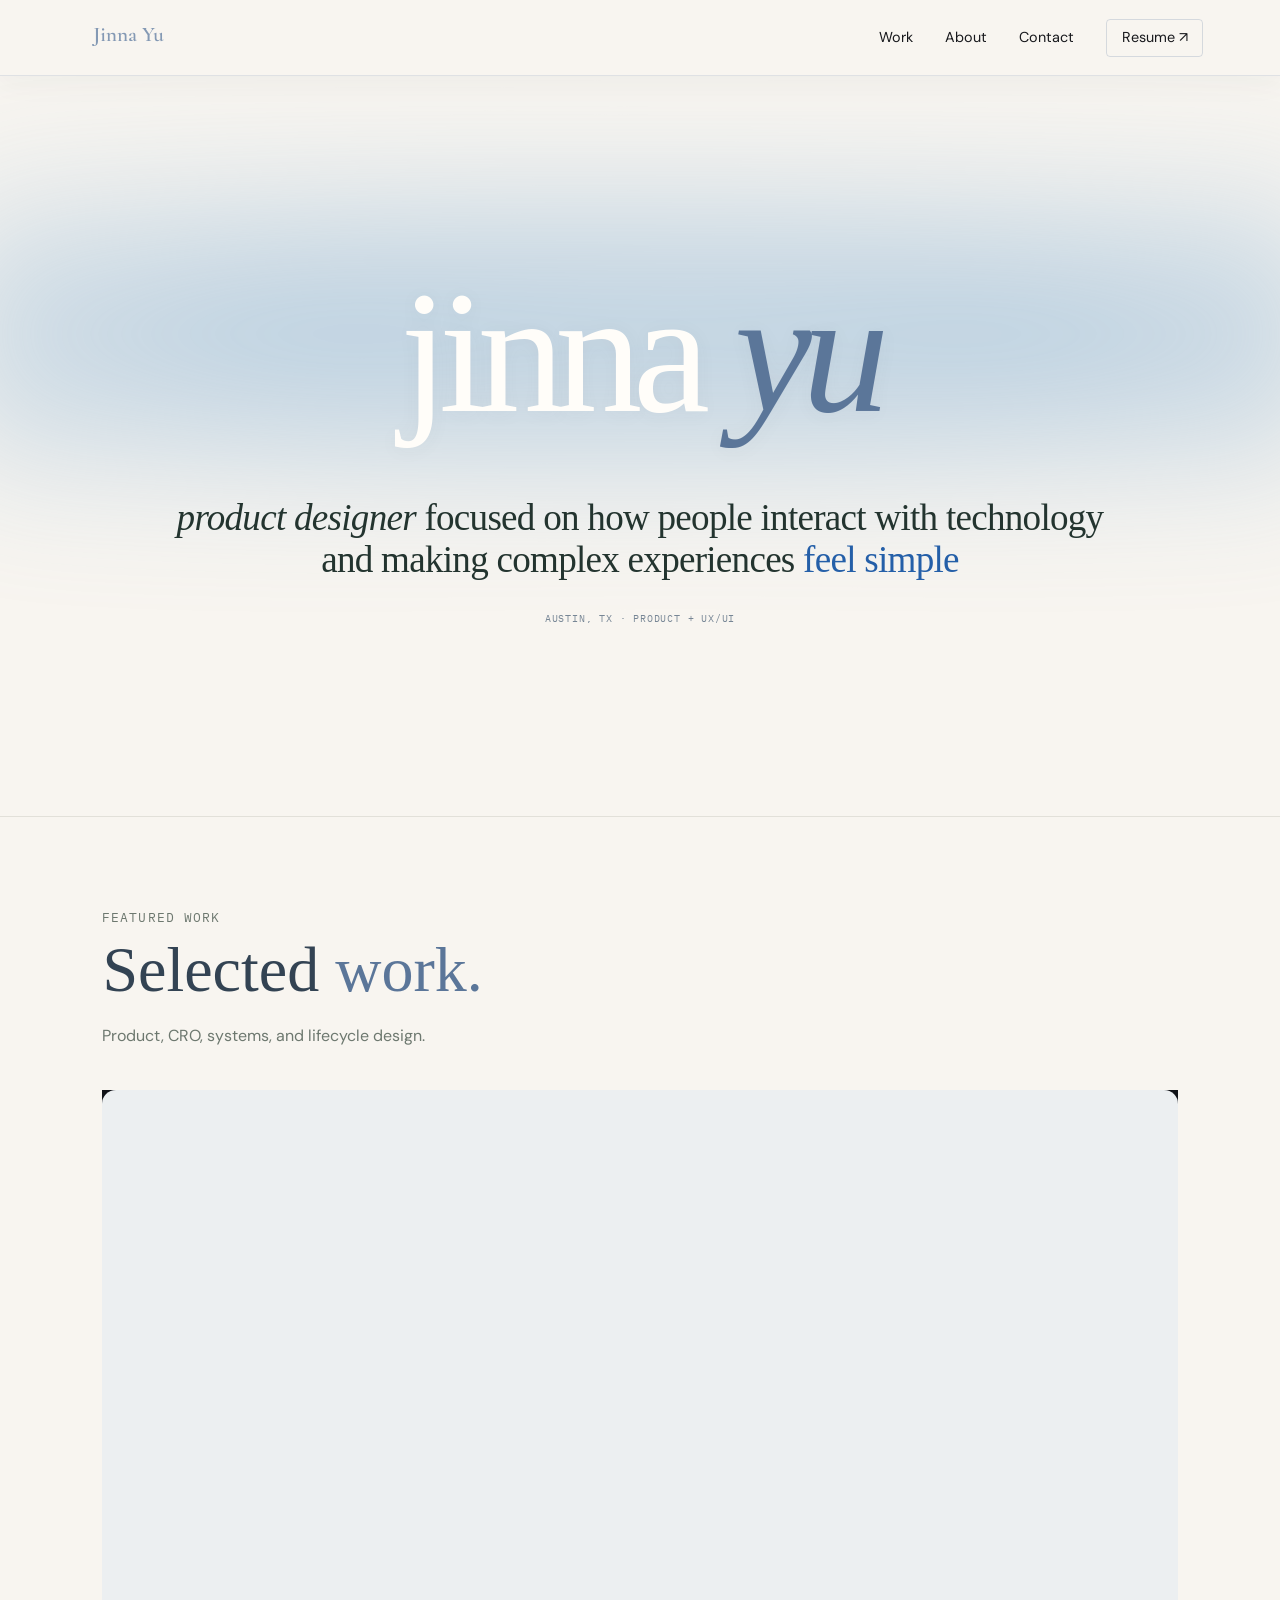
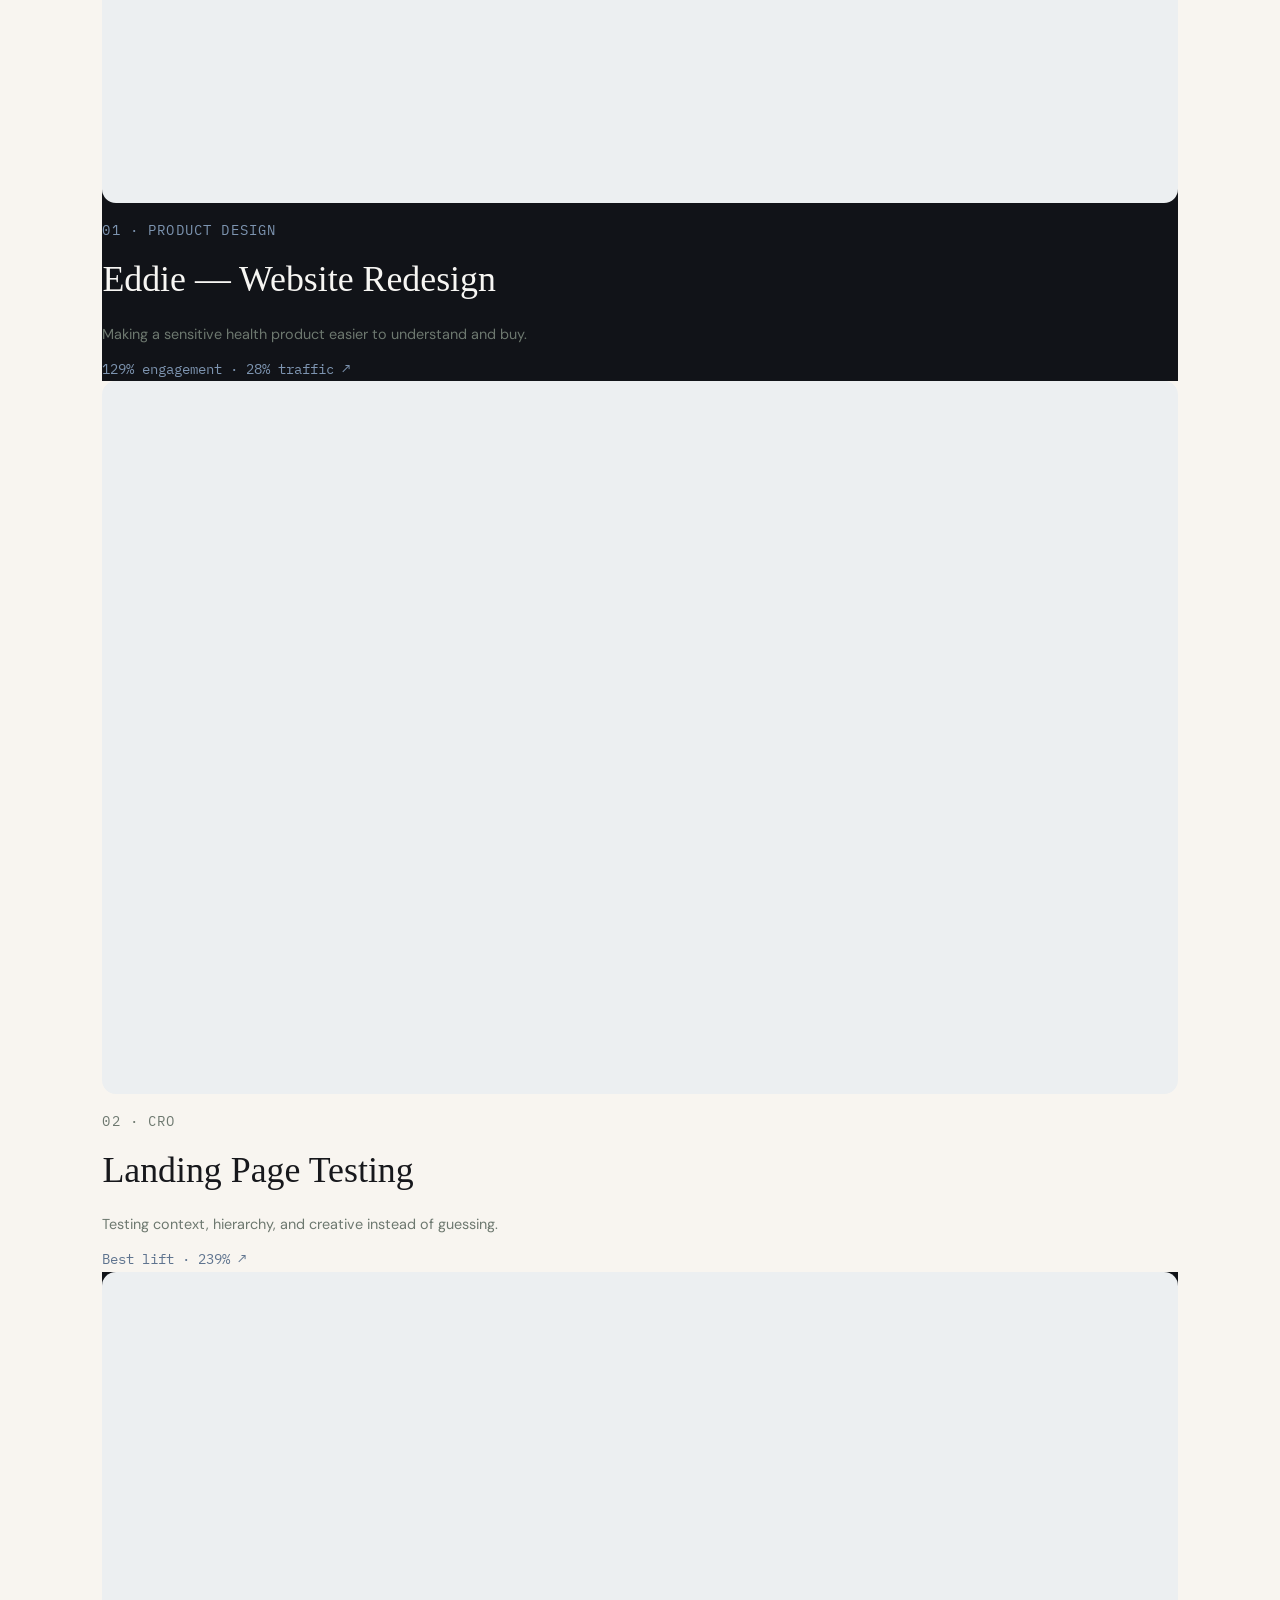
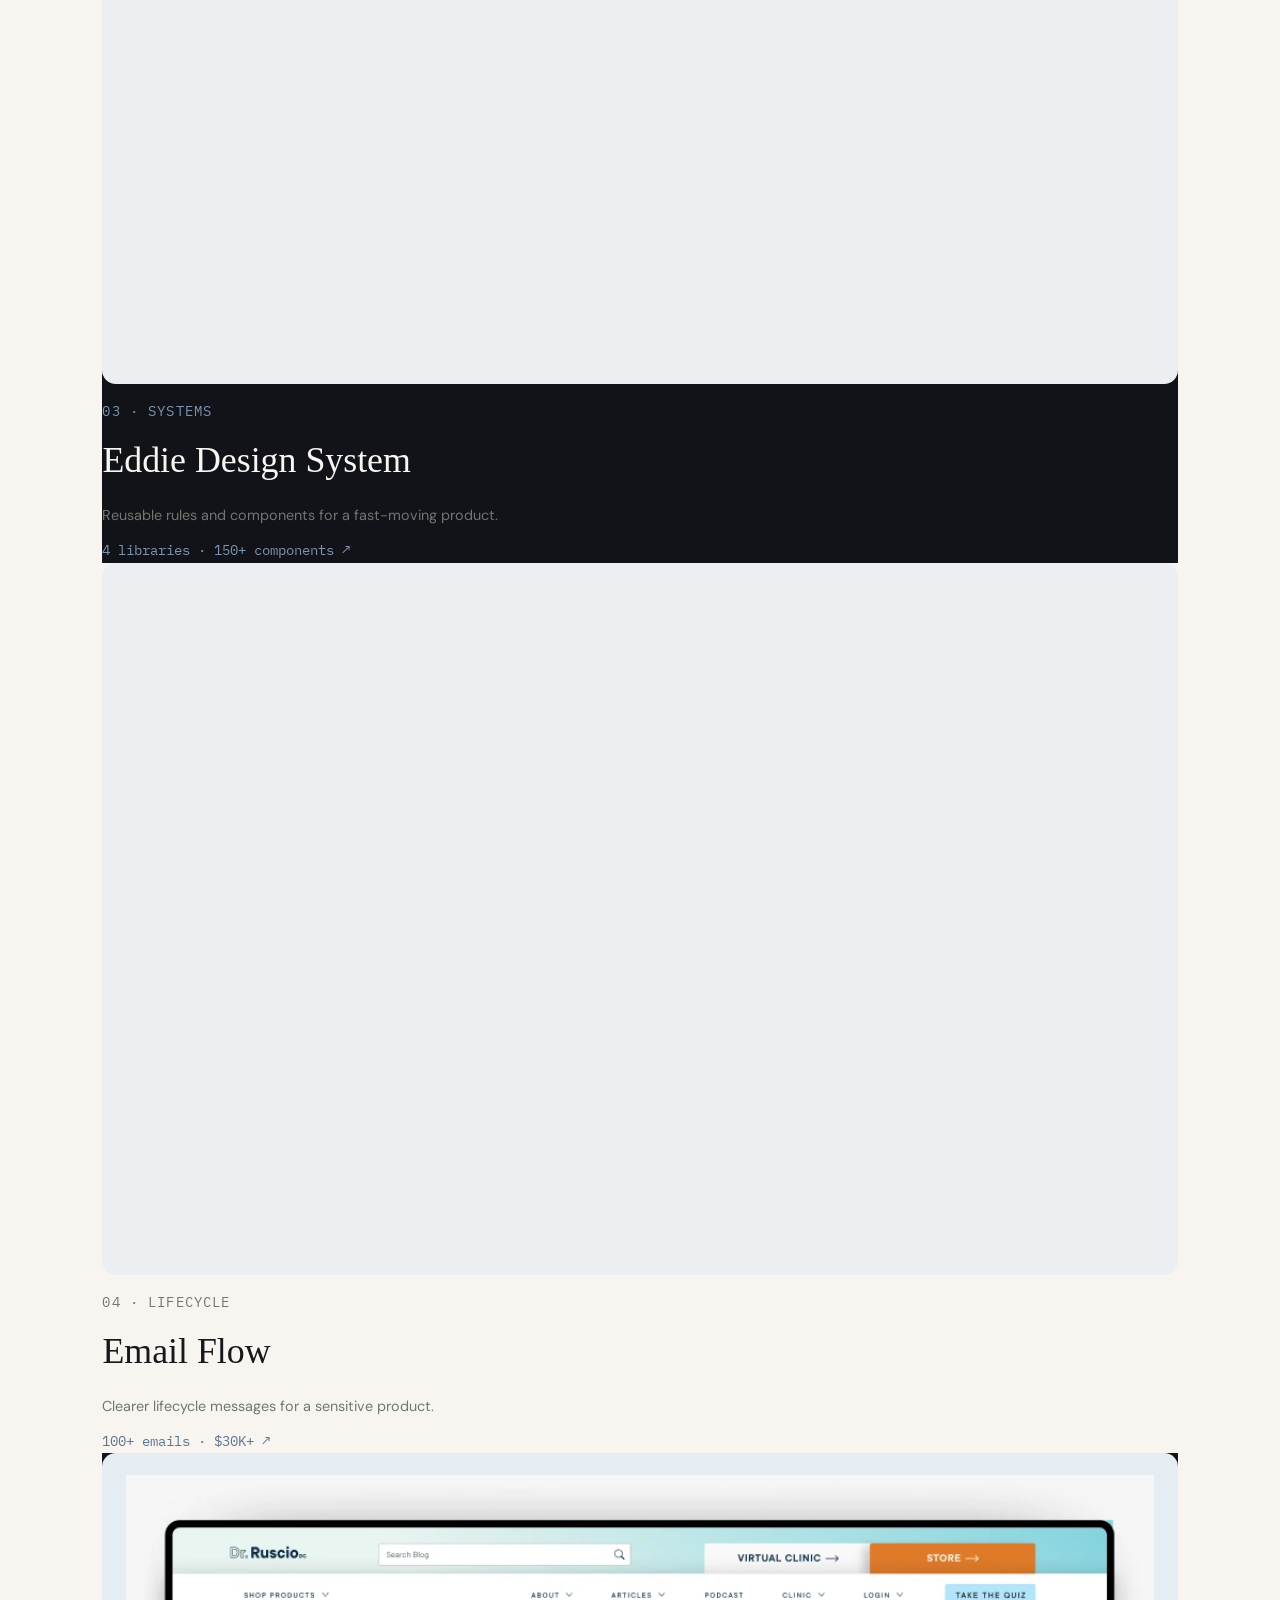
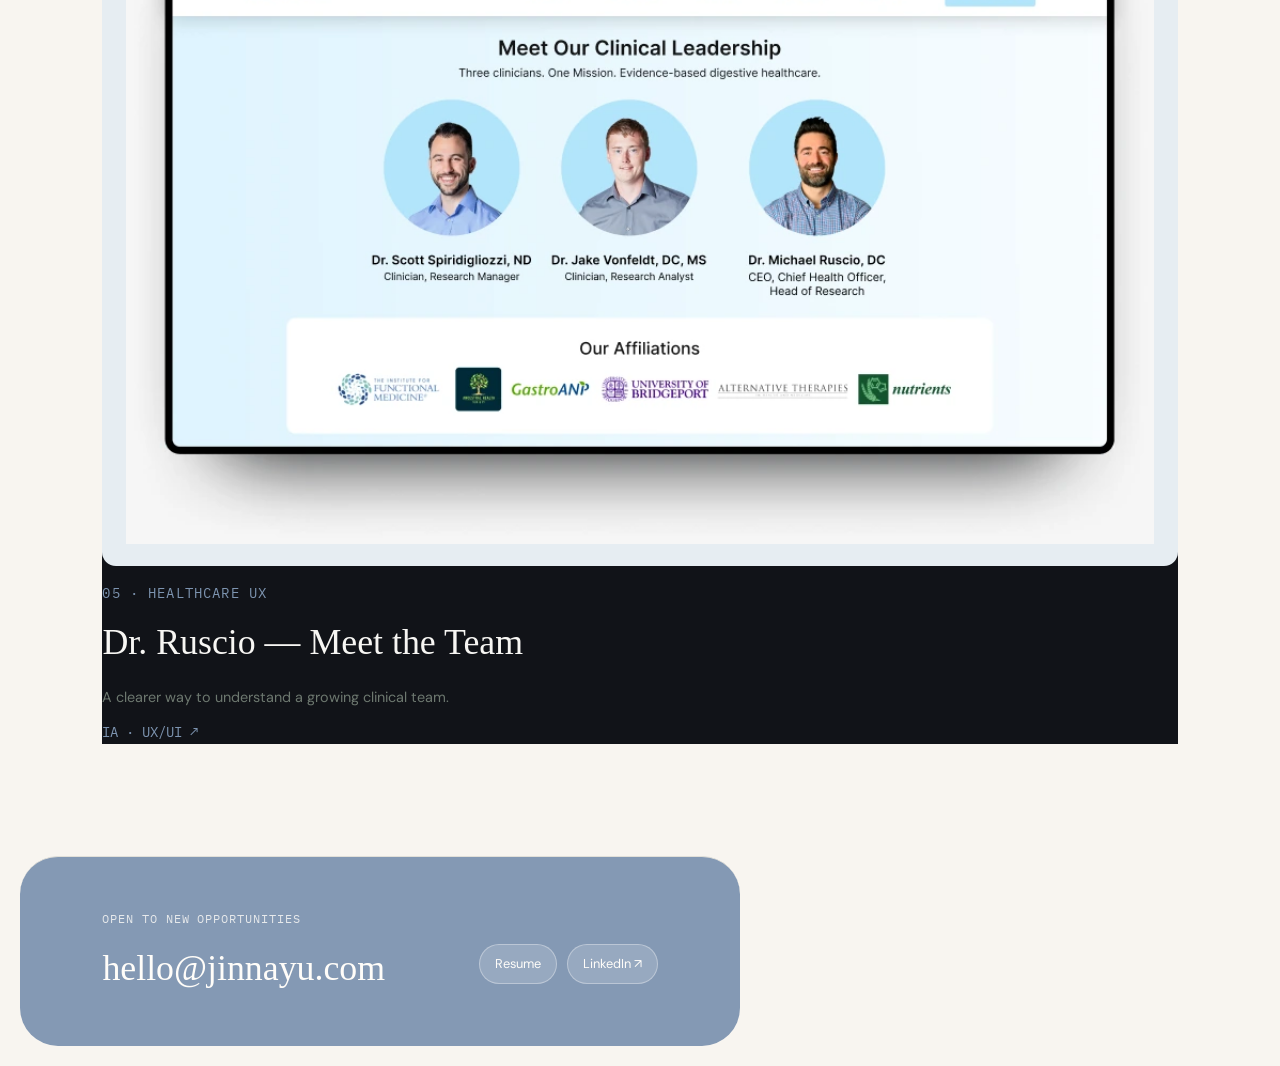
==== commit edcee7b1: "Add approved framed desktop cover for Dr. Ruscio case study" ====
--- a/index.html
+++ b/index.html
@@ -54,7 +54,7 @@
       <a class="work-card reveal" href="work/eddie-cro.html"><div class="work-artboard" data-label="Add A/B test collage"></div><div class="work-copy"><p class="case-tag">02 · CRO</p><h3>Landing Page Testing</h3><p>Testing context, hierarchy, and creative instead of guessing.</p><span class="card-arrow">Best lift · 239% ↗</span></div></a>
       <a class="work-card reveal" href="work/eddie-design-system.html"><div class="work-artboard" data-label="Add design system cover"></div><div class="work-copy"><p class="case-tag">03 · Systems</p><h3>Eddie Design System</h3><p>Reusable rules and components for a fast-moving product.</p><span class="card-arrow">4 libraries · 150+ components ↗</span></div></a>
       <a class="work-card reveal" href="work/eddie-email.html"><div class="work-artboard" data-label="Add email flow cover"></div><div class="work-copy"><p class="case-tag">04 · Lifecycle</p><h3>Email Flow</h3><p>Clearer lifecycle messages for a sensitive product.</p><span class="card-arrow">100+ emails · $30K+ ↗</span></div></a>
-      <a class="work-card reveal" href="work/ruscio.html"><div class="work-artboard" data-label="Add Meet the Team cover"></div><div class="work-copy"><p class="case-tag">05 · Healthcare UX</p><h3>Dr. Ruscio — Meet the Team</h3><p>A clearer way to understand a growing clinical team.</p><span class="card-arrow">IA · UX/UI ↗</span></div></a>
+      <a class="work-card reveal" href="work/ruscio.html"><div class="work-artboard work-artboard-ruscio"><img src="images/ruscio-meet-team-cover.webp" width="962" height="626" loading="lazy" decoding="async" alt="Dr. Ruscio Meet the Team page displayed in a framed desktop mockup"></div><div class="work-copy"><p class="case-tag">05 · Healthcare UX</p><h3>Dr. Ruscio — Meet the Team</h3><p>A clearer way to understand a growing clinical team.</p><span class="card-arrow">IA · UX/UI ↗</span></div></a>
     </div>
   </section>
 
--- a/theme-blue.css
+++ b/theme-blue.css
@@ -492,3 +492,262 @@
 @media (max-width: 720px) {
   .home-page .home-hero { padding-top: 193px; }
 }
+
+/* Shared homepage content edges, including the inset rounded footer. */
+body.home-page {
+  --home-content-gutter: 8vw;
+}
+.home-page .home-hero,
+.home-page .work {
+  padding-left: var(--home-content-gutter);
+  padding-right: var(--home-content-gutter);
+}
+.home-page .work-copy { padding-left: 0; padding-right: 0; }
+body.home-page .contact.contact-opportunities {
+  padding-left: calc(var(--home-content-gutter) - 20px);
+  padding-right: calc(var(--home-content-gutter) - 20px);
+}
+@media (max-width: 600px) {
+  body.home-page { --home-content-gutter: 24px; }
+  body.home-page .contact.contact-opportunities {
+    margin-left: 12px;
+    margin-right: 12px;
+    padding-left: 12px;
+    padding-right: 12px;
+  }
+}
+
+/* About subtitle matches the homepage introduction typography. */
+.about-hero .about-designer {
+  display: block;
+  margin-top: 24px;
+  font-family: var(--font-display);
+  font-size: clamp(28px, 2.9vw, 42px);
+  line-height: 1.13;
+  font-weight: 400;
+  font-style: italic;
+  letter-spacing: -.02em;
+  color: #23342F;
+}
+@media (max-width: 540px) {
+  .about-hero .about-designer { font-size: 28px; }
+}
+
+/* Approved About page shared alignment. */
+
+.about-page {--about-gutter:7vw;}
+.about-page .about-content {max-width:none;margin:0;padding-left:var(--about-gutter);padding-right:var(--about-gutter);}
+.about-page .about-proof {margin-left:calc(20px - var(--about-gutter));margin-right:calc(20px - var(--about-gutter));padding-left:calc(var(--about-gutter) - 20px);padding-right:calc(var(--about-gutter) - 20px);}
+body.about-page .contact.contact-opportunities {padding-left:calc(var(--about-gutter) - 20px);padding-right:calc(var(--about-gutter) - 20px);}
+@media(max-width:780px){.about-page {--about-gutter:24px;}.about-page .about-hero {padding-left:24px;padding-right:24px;}.about-page .about-proof {margin-left:-12px;margin-right:-12px;padding-left:12px;padding-right:12px;}body.about-page .contact.contact-opportunities {margin-left:12px;margin-right:12px;padding-left:12px;padding-right:12px;}}
+
+/* Approved centered homepage hero and restored blue wash. */
+.home-page .home-hero {
+  align-items: center;
+  text-align: center;
+}
+.home-page .hero-name h1,
+.home-page .hero-detail {
+  text-align: center;
+}
+.home-page .hero-detail > p {
+  margin-left: auto;
+  margin-right: auto;
+}
+.home-page .hero-mini { justify-content: center; }
+.home-page .hero-wash {
+  inset: 17vh 0 auto;
+  height: 42vh;
+  background:
+    radial-gradient(ellipse at 25% 48%, #6A9FCC 0%, transparent 66%),
+    radial-gradient(ellipse at 78% 48%, #6A9FCC 0%, transparent 66%);
+  filter: blur(56px);
+  opacity: .45;
+  transform: scale(1.08);
+}
+@media (max-width: 780px) {
+  .home-page .hero-wash { inset: 19vh 0 auto; height: 37vh; }
+}
+
+/* Approved additional space between the homepage name and introduction. */
+.home-page .hero-name { margin-bottom: 76px; }
+@media (max-width: 540px) {
+  .home-page .hero-name { margin-bottom: 60px; }
+}
+
+/* About reference layout: story beside a future portrait. */
+.about-page .about-lede {
+  grid-template-columns: minmax(0, 1fr) minmax(0, 1fr);
+  gap: 44px;
+  margin-bottom: 48px;
+}
+.about-page .about-story .eyebrow {
+  margin-bottom: 16px;
+  font-size: .72rem;
+  line-height: 1.6;
+  letter-spacing: .1em;
+}
+.about-page .about-story h2 { margin-bottom: 36px; }
+.about-page .about-story > p:not(.eyebrow) {
+  font-size: 1rem;
+  line-height: 1.6;
+  margin-bottom: 24px;
+}
+.about-page .about-story > p:last-child { margin-bottom: 0; }
+.about-page .about-image-placeholder {
+  width: 100%;
+  min-height: 100%;
+  aspect-ratio: 1.42;
+  background: #D9D9D9;
+}
+.about-page .about-work-label {
+  margin-bottom: 10px;
+  font-family: var(--font-mono);
+  font-size: .92rem;
+  line-height: 1.6;
+  color: var(--ink-soft);
+}
+.about-page .offclock { margin-top: 110px; }
+.about-page .offclock h2 { margin-bottom: 24px; }
+.about-page .offclock-item { color: #334353; }
+.about-page .offclock-item strong { letter-spacing: 0; }
+@media (max-width: 780px) {
+  .about-page .about-lede { grid-template-columns: 1fr; gap: 32px; margin-bottom: 40px; }
+  .about-page .about-story h2 { margin-bottom: 24px; }
+  .about-page .about-image-placeholder { min-height: 0; }
+  .about-page .offclock { margin-top: 64px; }
+}
+
+
+/* Approved About typography: consistent labels and clear card hierarchy. */
+.about-page .about-work-label,
+.about-page .offclock > .eyebrow {
+  font-family: var(--font-mono);
+  font-size: .72rem;
+  line-height: 1.6;
+  letter-spacing: .1em;
+  text-transform: uppercase;
+}
+.about-page .about-block p {
+  font-size: 1rem;
+  line-height: 1.6;
+}
+.about-page .offclock-item {
+  font-size: .875rem;
+  line-height: 1.6;
+}
+.about-page .offclock-item strong {
+  font-family: var(--font-display);
+  font-size: 1.75rem;
+  font-weight: 400;
+  line-height: 1.15;
+  text-transform: none;
+  letter-spacing: 0;
+  margin-bottom: 10px;
+}
+
+
+/* Interactive portrait with a Polaroid frame. */
+.about-page .about-lede { align-items: center; }
+.about-page .about-portrait-stage { min-width: 0; padding: 24px 18px; }
+.about-page .about-polaroid {
+  display: block; box-sizing: border-box; width: 100%; margin: 0;
+  border: 0; border-radius: 0; padding: 16px 16px 48px;
+  background: #FFFDF9; color: inherit; appearance: none;
+  box-shadow: 0 12px 32px rgba(51,67,83,.17);
+  transform: rotate(3deg);
+  transition: transform .45s cubic-bezier(.22,1,.36,1), box-shadow .45s ease;
+  touch-action: manipulation;
+}
+.about-page .about-polaroid img {
+  display: block; width: 100%; height: auto; aspect-ratio: 4 / 5;
+  object-fit: cover; object-position: 50% 64%; pointer-events: none;
+}
+.about-page .about-polaroid.is-lifted {
+  transform: translateY(-10px) rotate(-1deg) scale(1.025);
+  box-shadow: 0 22px 42px rgba(51,67,83,.22);
+}
+.about-page .about-polaroid:focus-visible { outline: 2px solid #245FA8; outline-offset: 6px; }
+@media (max-width: 780px) {
+  .about-page .about-portrait-stage { width: 100%; max-width: 480px; justify-self: center; padding: 20px 18px; }
+}
+@media (max-width: 480px) {
+  .about-page .about-polaroid { padding: 12px 12px 36px; }
+}
+@media (prefers-reduced-motion: reduce) {
+  .about-page .about-polaroid { transition: none; transform: none !important; }
+}
+/* Keep the About divider within the smaller footer inset. */
+@media (max-width: 780px) {
+  body.about-page .contact.contact-opportunities::before {
+    left: -12px;
+    width: calc(100% + 24px);
+  }
+}
+
+/* Approved desktop portrait reduction. */
+@media (min-width: 781px) {
+  .about-page .about-portrait-stage {
+    width: 80%;
+    justify-self: center;
+    box-sizing: border-box;
+  }
+}
+
+
+/* Loose personal-photo gallery with temporary reference images. */
+.about-page .offclock-grid { gap: 18px; align-items: start; }
+.about-page .offclock-item { min-width: 0; min-height: 0; padding: 0; border-radius: 0; background: transparent; }
+.about-page .offclock-item:nth-child(even) { padding-top: 32px; }
+.about-page .offclock-photo { display: block; width: 100%; height: auto; aspect-ratio: 3 / 4; object-fit: cover; border-radius: 8px; margin-bottom: 18px; transition: transform .25s ease; }
+@media (hover: hover) and (pointer: fine) { .about-page .offclock-item:hover .offclock-photo { transform: translateY(-5px); } }
+@media (max-width: 540px) { .about-page .offclock-item:nth-child(even) { padding-top: 0; } .about-page .offclock-photo { aspect-ratio: 4 / 3; } }
+@media (prefers-reduced-motion: reduce) { .about-page .offclock-photo { transition: none; transform: none !important; } }
+
+
+/* Personal live-photo gallery: hover or touch-and-hold, with no click action. */
+.about-page .offclock-live {
+  position: relative; width: 100%; aspect-ratio: 3 / 4;
+  overflow: hidden; border-radius: 8px; margin-bottom: 18px;
+  transition: transform .25s ease, box-shadow .25s ease;
+  -webkit-touch-callout: none;
+}
+.about-page .offclock-live .offclock-photo {
+  width: 100%; height: 100%; aspect-ratio: auto; margin: 0; border-radius: 0;
+  object-fit: cover; transform: none !important; transition: none;
+  pointer-events: none; user-select: none;
+}
+.about-page .offclock-live video {
+  position: absolute; inset: 0; width: 100%; height: 100%; object-fit: cover;
+  opacity: 0; pointer-events: none;
+}
+.about-page .offclock-live.is-playing video { opacity: 1; }
+@media (hover: hover) and (pointer: fine) {
+  .about-page .offclock-live:hover {
+    transform: translateY(-4px); box-shadow: 0 12px 28px rgba(51,67,83,.16);
+  }
+}
+@media (max-width: 540px) { .about-page .offclock-live { aspect-ratio: 4 / 3; } }
+@media (prefers-reduced-motion: reduce) {
+  .about-page .offclock-live { transition: none; transform: none !important; }
+}
+
+/* Approved Dr. Ruscio framed desktop cover. */
+.home-page .work-artboard-ruscio {
+  background: #E6EDF2;
+  padding: 22px;
+  display: flex;
+  align-items: center;
+  justify-content: center;
+}
+.home-page .work-artboard-ruscio::before,
+.home-page .work-artboard-ruscio::after { content: none; }
+.home-page .work-artboard-ruscio img {
+  display: block;
+  width: 100%;
+  height: 100%;
+  object-fit: contain;
+}
+@media (max-width: 480px) {
+  .home-page .work-artboard-ruscio { padding: 12px; }
+}
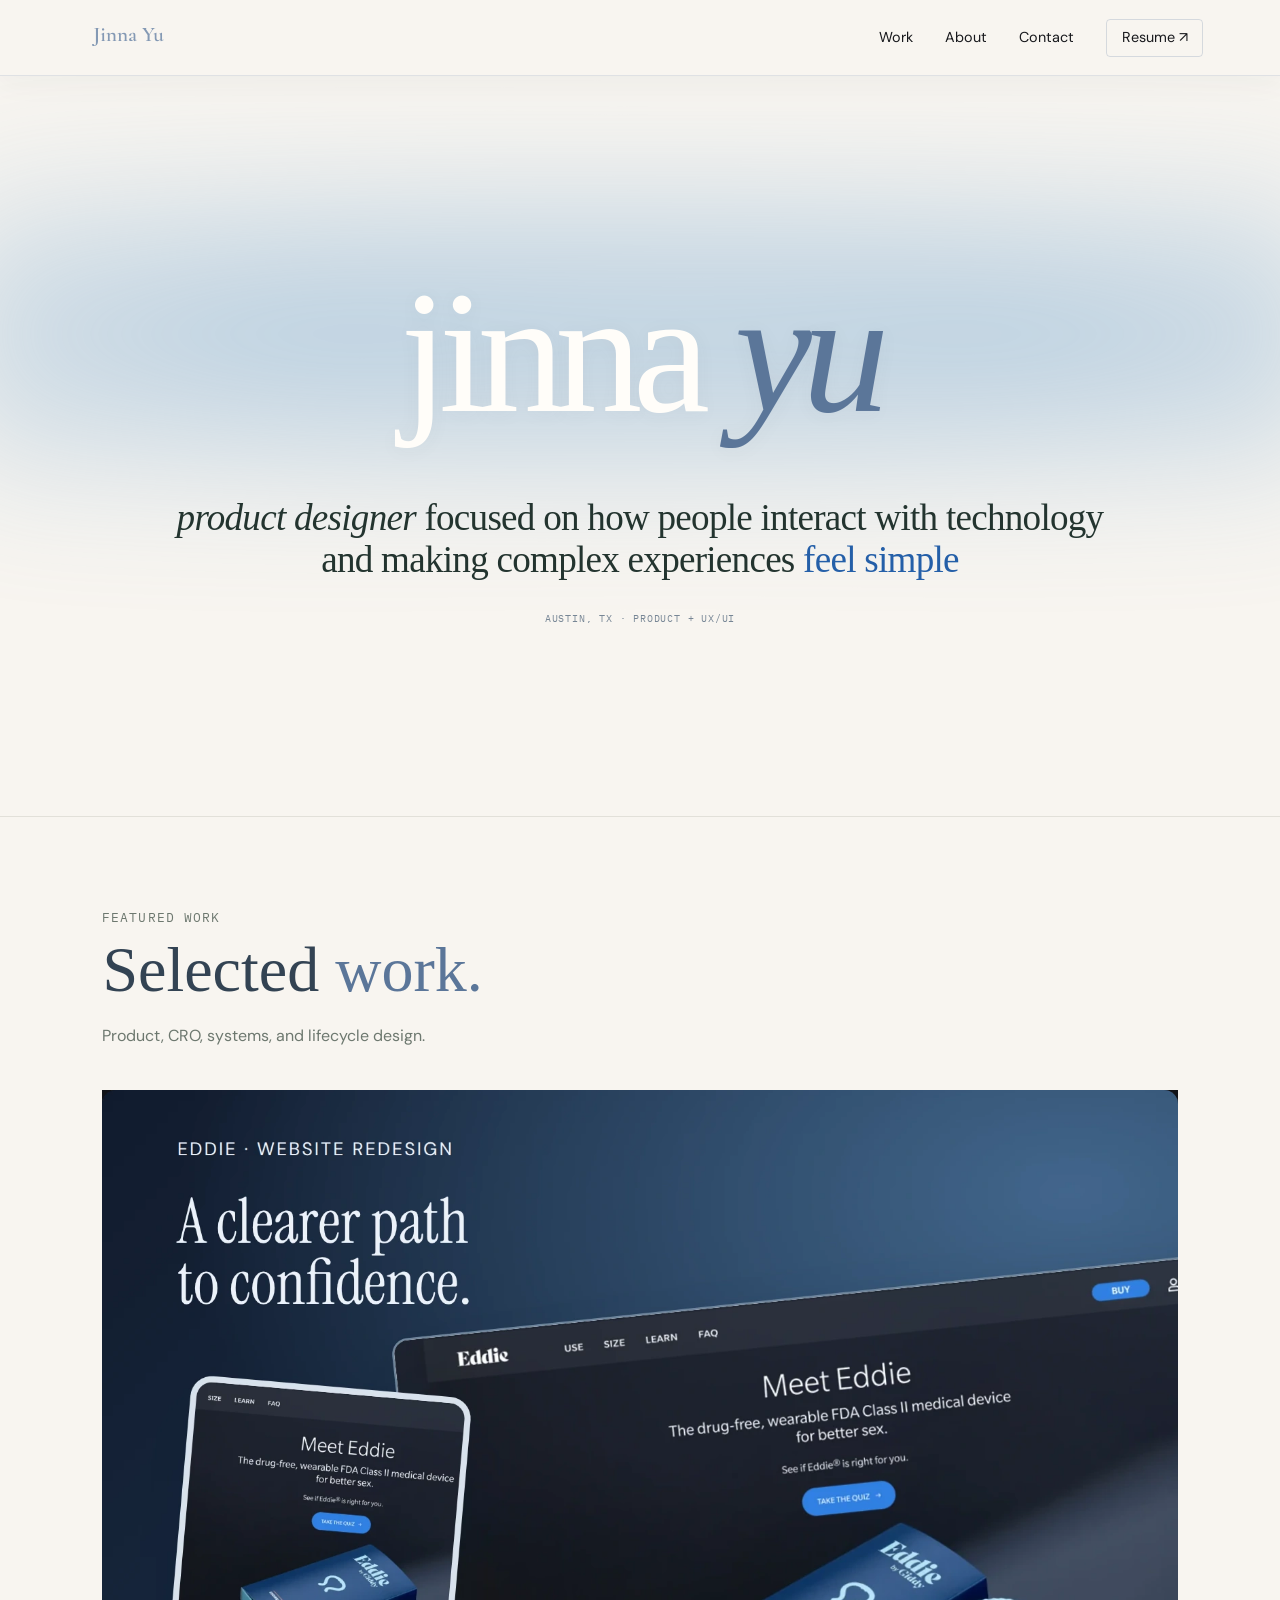
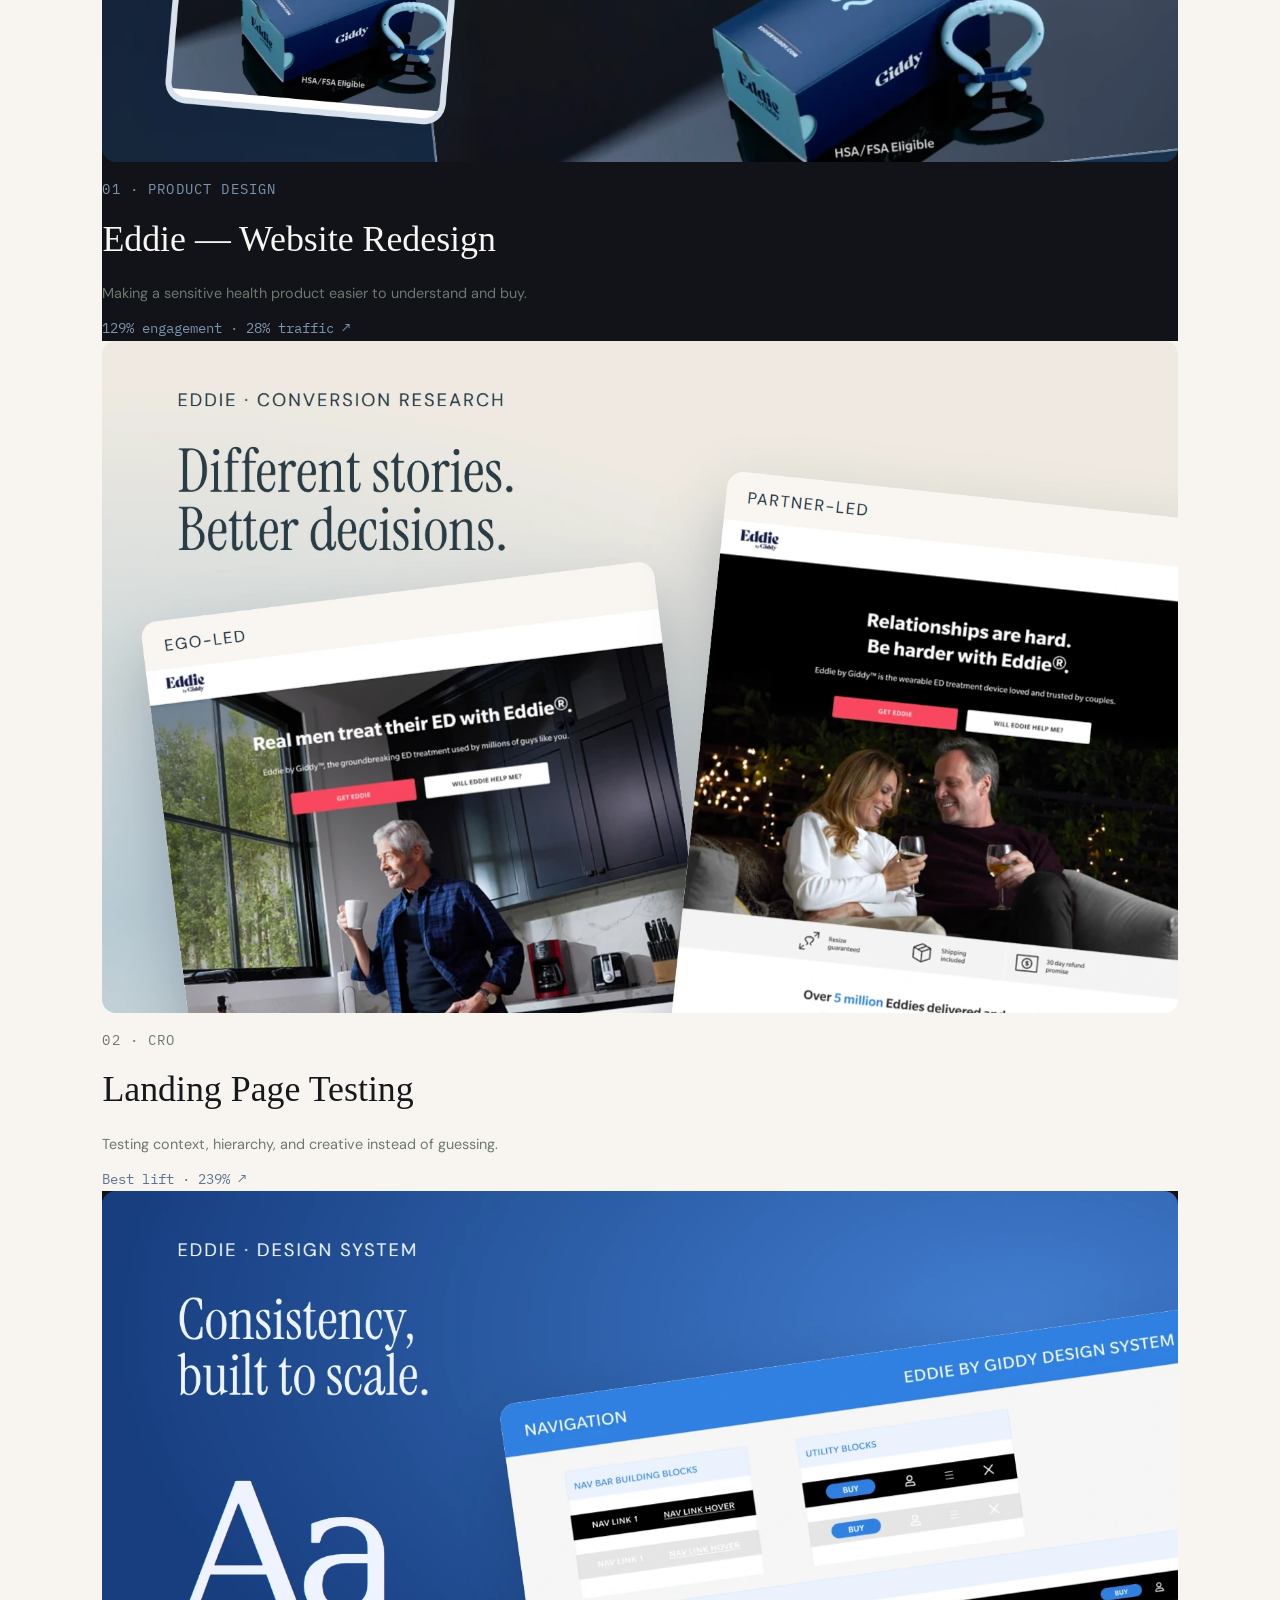
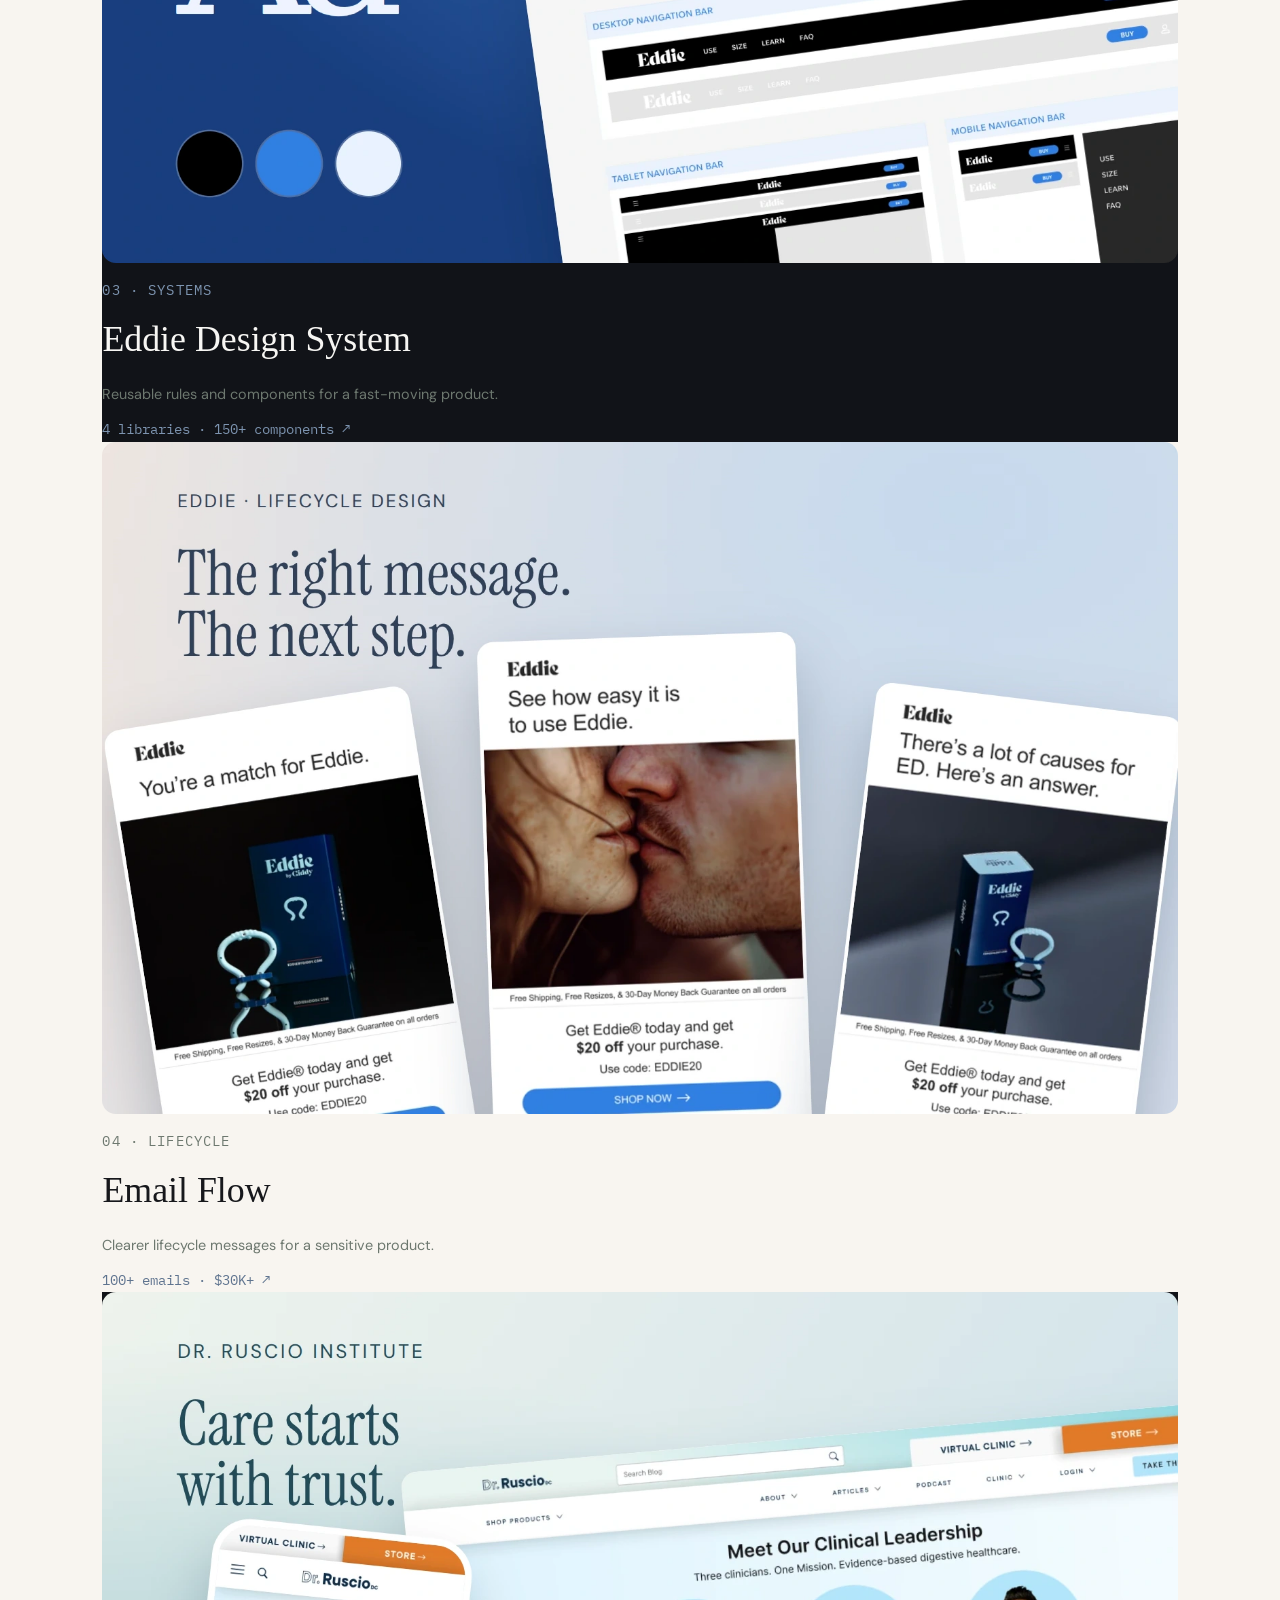
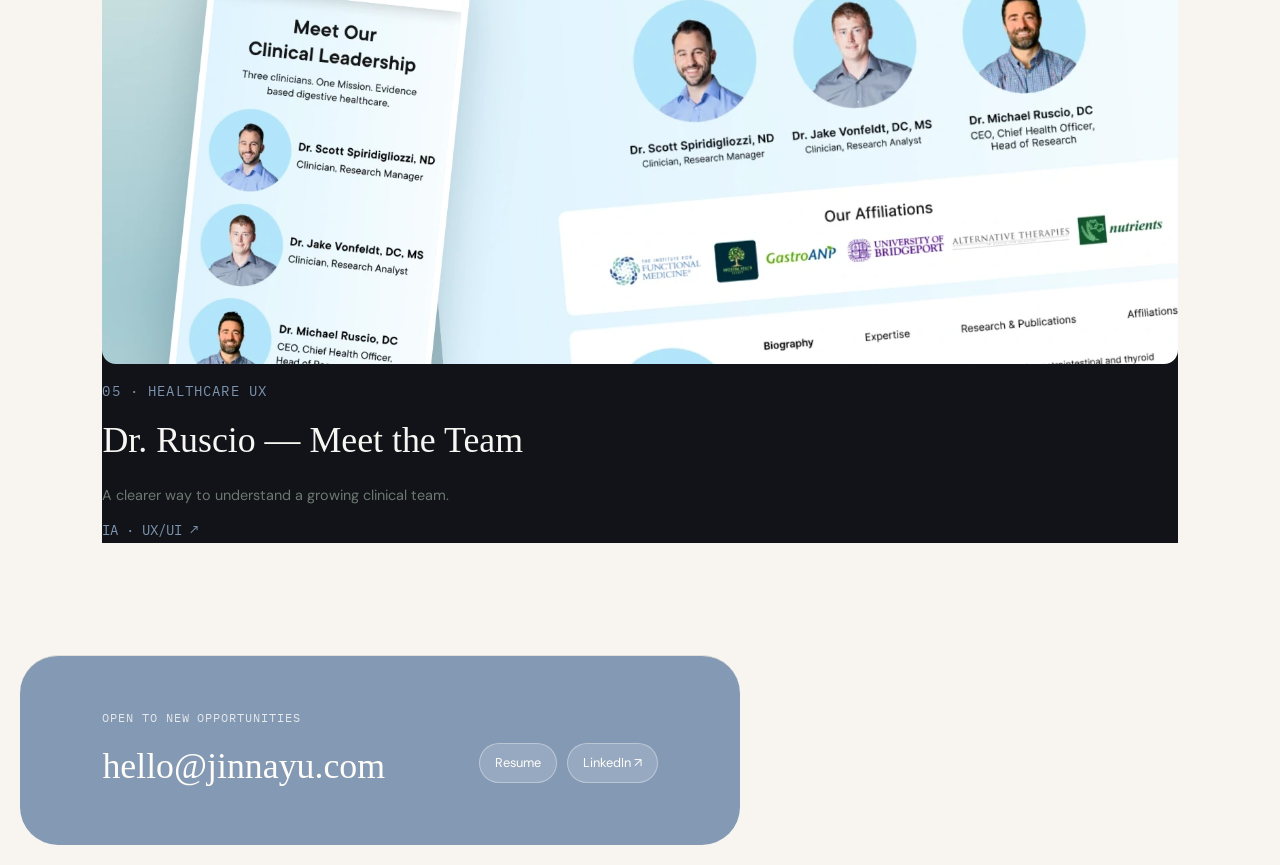
==== commit ed9f9d59: "Publish approved editorial covers for all five case studies" ====
--- a/index.html
+++ b/index.html
@@ -50,11 +50,11 @@
       <p>Product, CRO, systems, and lifecycle design.</p>
     </div>
     <div class="work-list">
-      <a class="work-card reveal" href="work/eddie-redesign.html"><div class="work-artboard" data-label="Add Eddie redesign cover"></div><div class="work-copy"><p class="case-tag">01 · Product design</p><h3>Eddie — Website Redesign</h3><p>Making a sensitive health product easier to understand and buy.</p><span class="card-arrow">129% engagement · 28% traffic ↗</span></div></a>
-      <a class="work-card reveal" href="work/eddie-cro.html"><div class="work-artboard" data-label="Add A/B test collage"></div><div class="work-copy"><p class="case-tag">02 · CRO</p><h3>Landing Page Testing</h3><p>Testing context, hierarchy, and creative instead of guessing.</p><span class="card-arrow">Best lift · 239% ↗</span></div></a>
-      <a class="work-card reveal" href="work/eddie-design-system.html"><div class="work-artboard" data-label="Add design system cover"></div><div class="work-copy"><p class="case-tag">03 · Systems</p><h3>Eddie Design System</h3><p>Reusable rules and components for a fast-moving product.</p><span class="card-arrow">4 libraries · 150+ components ↗</span></div></a>
-      <a class="work-card reveal" href="work/eddie-email.html"><div class="work-artboard" data-label="Add email flow cover"></div><div class="work-copy"><p class="case-tag">04 · Lifecycle</p><h3>Email Flow</h3><p>Clearer lifecycle messages for a sensitive product.</p><span class="card-arrow">100+ emails · $30K+ ↗</span></div></a>
-      <a class="work-card reveal" href="work/ruscio.html"><div class="work-artboard work-artboard-ruscio"><img src="images/ruscio-meet-team-cover.webp" width="962" height="626" loading="lazy" decoding="async" alt="Dr. Ruscio Meet the Team page displayed in a framed desktop mockup"></div><div class="work-copy"><p class="case-tag">05 · Healthcare UX</p><h3>Dr. Ruscio — Meet the Team</h3><p>A clearer way to understand a growing clinical team.</p><span class="card-arrow">IA · UX/UI ↗</span></div></a>
+      <a class="work-card reveal" href="work/eddie-redesign.html"><div class="work-artboard work-artboard-cover"><img src="images/cover-website.webp" width="1584" height="990" loading="lazy" decoding="async" alt="Eddie website redesign: a clearer path to confidence"></div><div class="work-copy"><p class="case-tag">01 · Product design</p><h3>Eddie — Website Redesign</h3><p>Making a sensitive health product easier to understand and buy.</p><span class="card-arrow">129% engagement · 28% traffic ↗</span></div></a>
+      <a class="work-card reveal" href="work/eddie-cro.html"><div class="work-artboard work-artboard-cover"><img src="images/cover-cro.webp" width="1584" height="990" loading="lazy" decoding="async" alt="Eddie landing page experiments: different stories, better decisions"></div><div class="work-copy"><p class="case-tag">02 · CRO</p><h3>Landing Page Testing</h3><p>Testing context, hierarchy, and creative instead of guessing.</p><span class="card-arrow">Best lift · 239% ↗</span></div></a>
+      <a class="work-card reveal" href="work/eddie-design-system.html"><div class="work-artboard work-artboard-cover"><img src="images/cover-systems.webp" width="1584" height="990" loading="lazy" decoding="async" alt="Eddie design system: consistency built to scale"></div><div class="work-copy"><p class="case-tag">03 · Systems</p><h3>Eddie Design System</h3><p>Reusable rules and components for a fast-moving product.</p><span class="card-arrow">4 libraries · 150+ components ↗</span></div></a>
+      <a class="work-card reveal" href="work/eddie-email.html"><div class="work-artboard work-artboard-cover"><img src="images/cover-email.webp" width="1584" height="990" loading="lazy" decoding="async" alt="Eddie email flow: the right message, the next step"></div><div class="work-copy"><p class="case-tag">04 · Lifecycle</p><h3>Email Flow</h3><p>Clearer lifecycle messages for a sensitive product.</p><span class="card-arrow">100+ emails · $30K+ ↗</span></div></a>
+      <a class="work-card reveal" href="work/ruscio.html"><div class="work-artboard work-artboard-cover"><img src="images/cover-ruscio.webp" width="1584" height="990" loading="lazy" decoding="async" alt="Dr. Ruscio team experience: care starts with trust"></div><div class="work-copy"><p class="case-tag">05 · Healthcare UX</p><h3>Dr. Ruscio — Meet the Team</h3><p>A clearer way to understand a growing clinical team.</p><span class="card-arrow">IA · UX/UI ↗</span></div></a>
     </div>
   </section>
 
--- a/theme-blue.css
+++ b/theme-blue.css
@@ -751,3 +751,18 @@
 @media (max-width: 480px) {
   .home-page .work-artboard-ruscio { padding: 12px; }
 }
+
+/* Approved editorial case-study covers, shared across all five projects. */
+.home-page .work-artboard-cover {
+  padding: 0;
+  aspect-ratio: 8 / 5;
+  background: transparent;
+}
+.home-page .work-artboard-cover::before,
+.home-page .work-artboard-cover::after { content: none; }
+.home-page .work-artboard-cover img {
+  display: block;
+  width: 100%;
+  height: 100%;
+  object-fit: cover;
+}
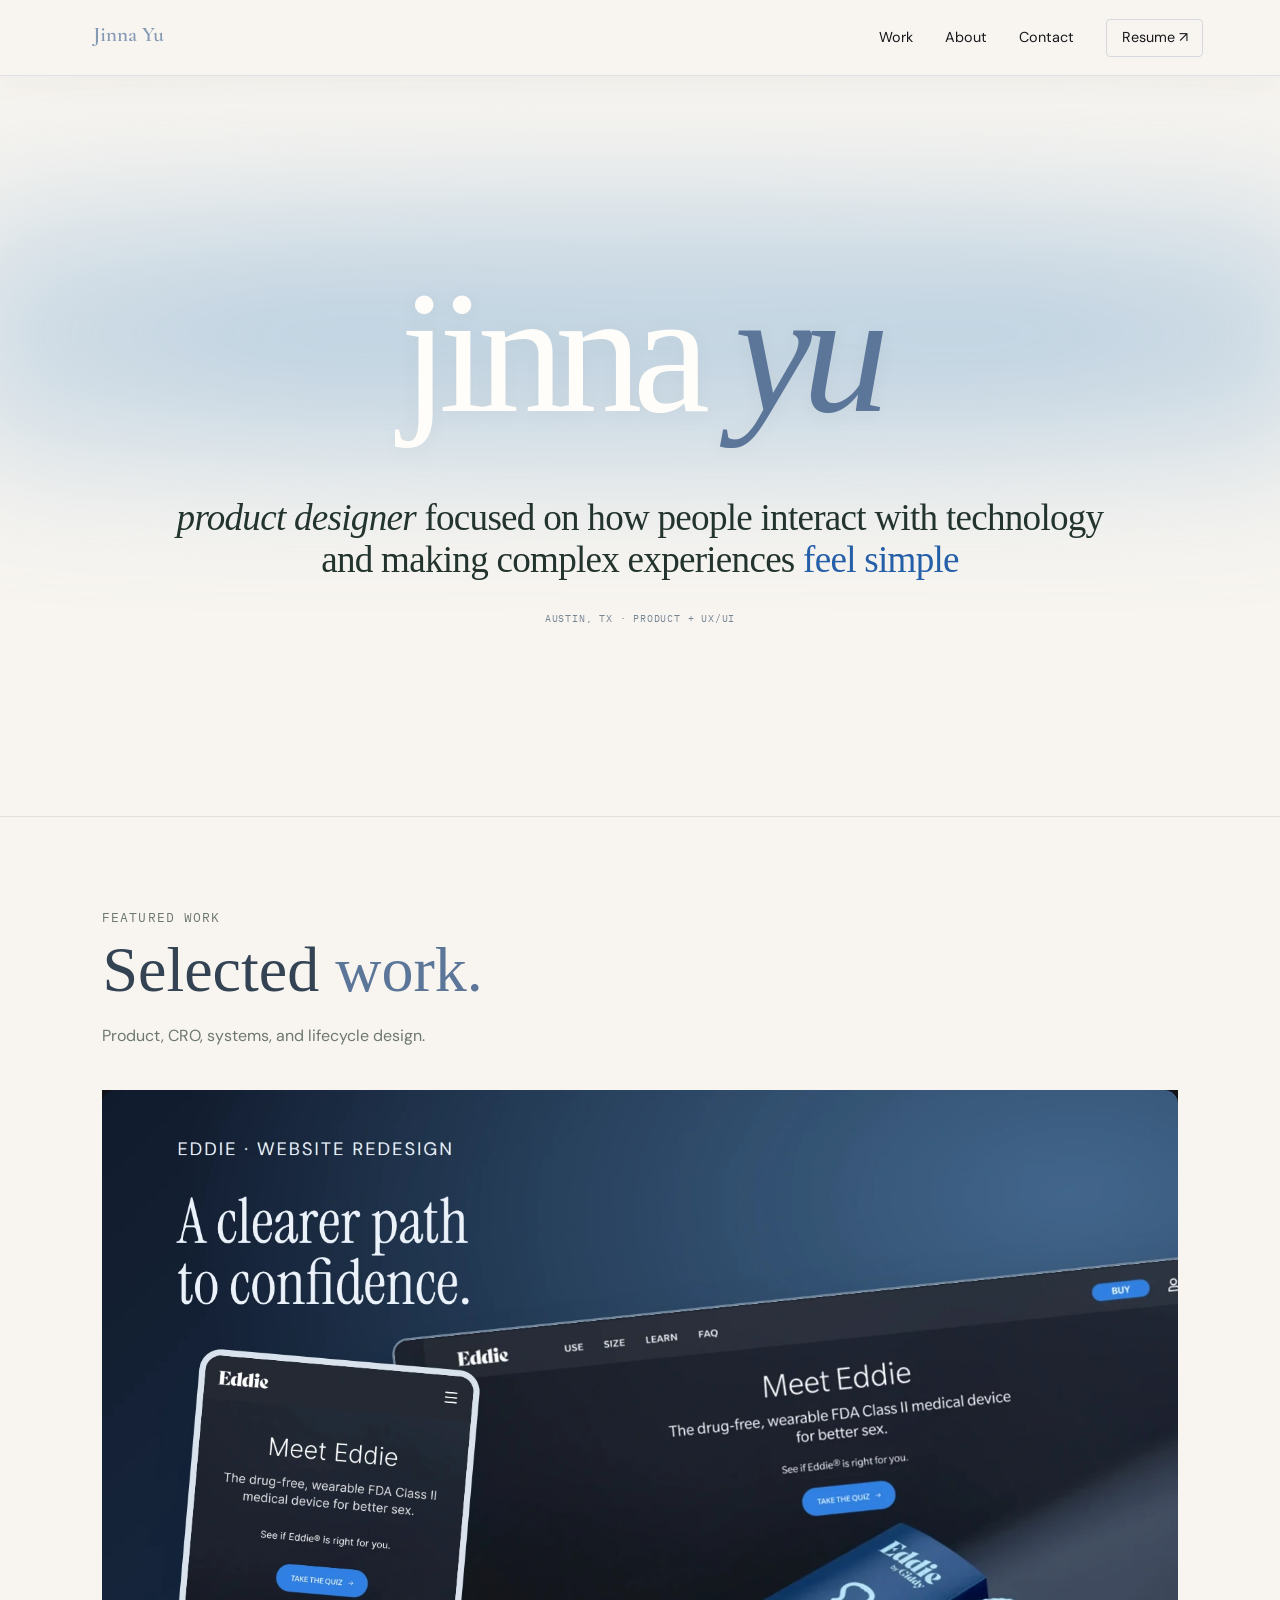
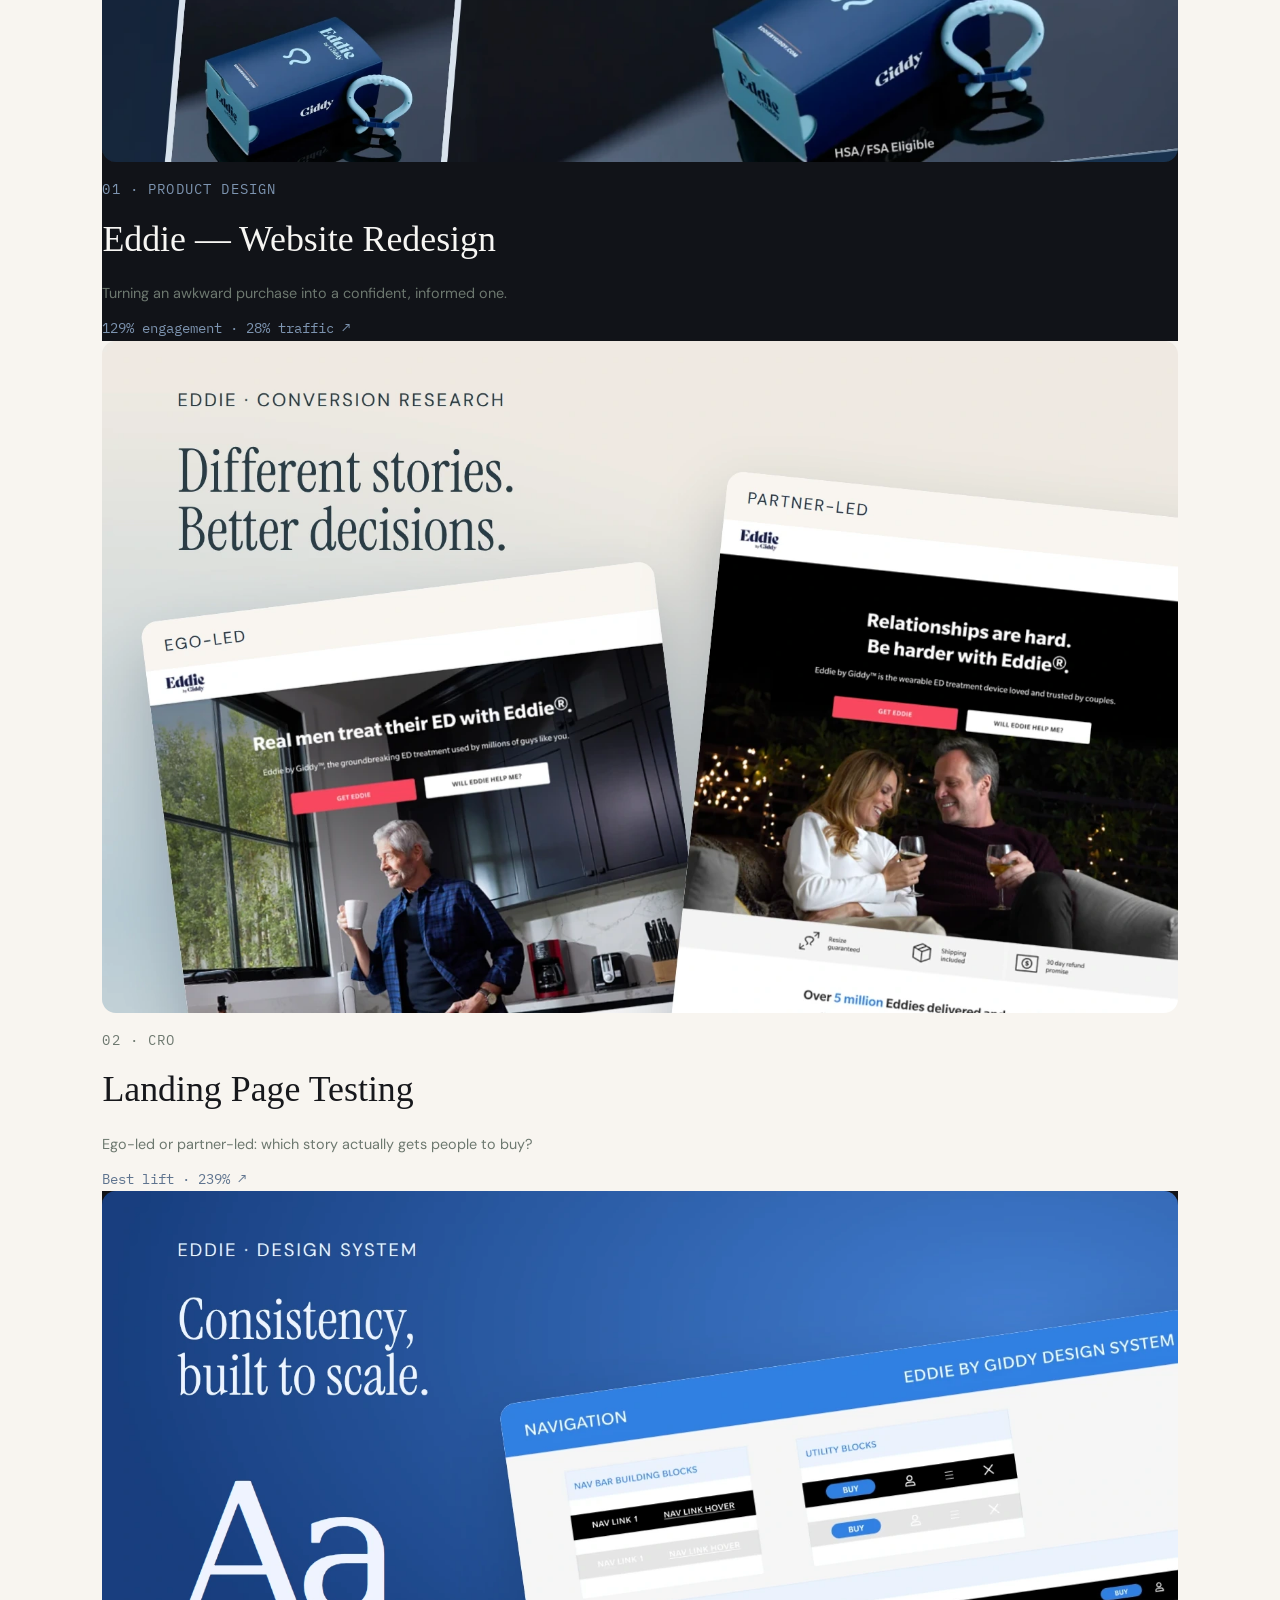
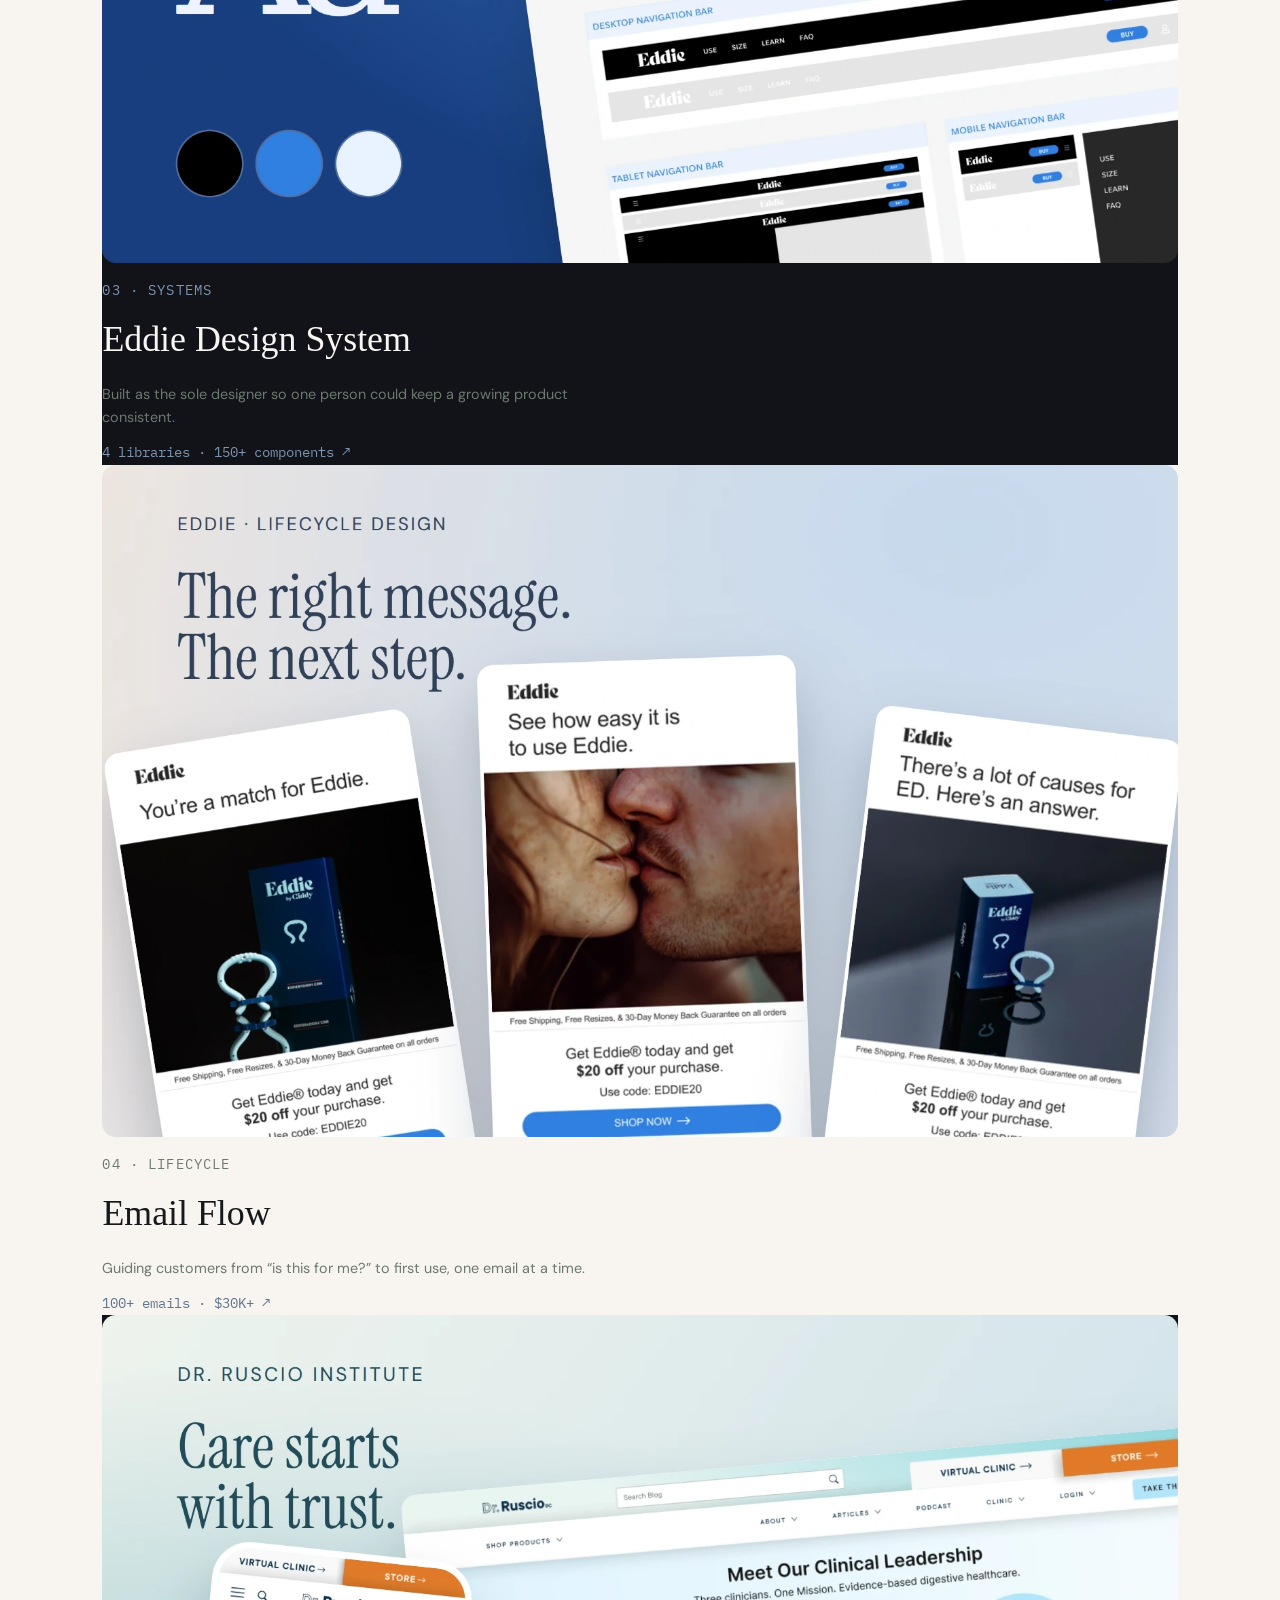
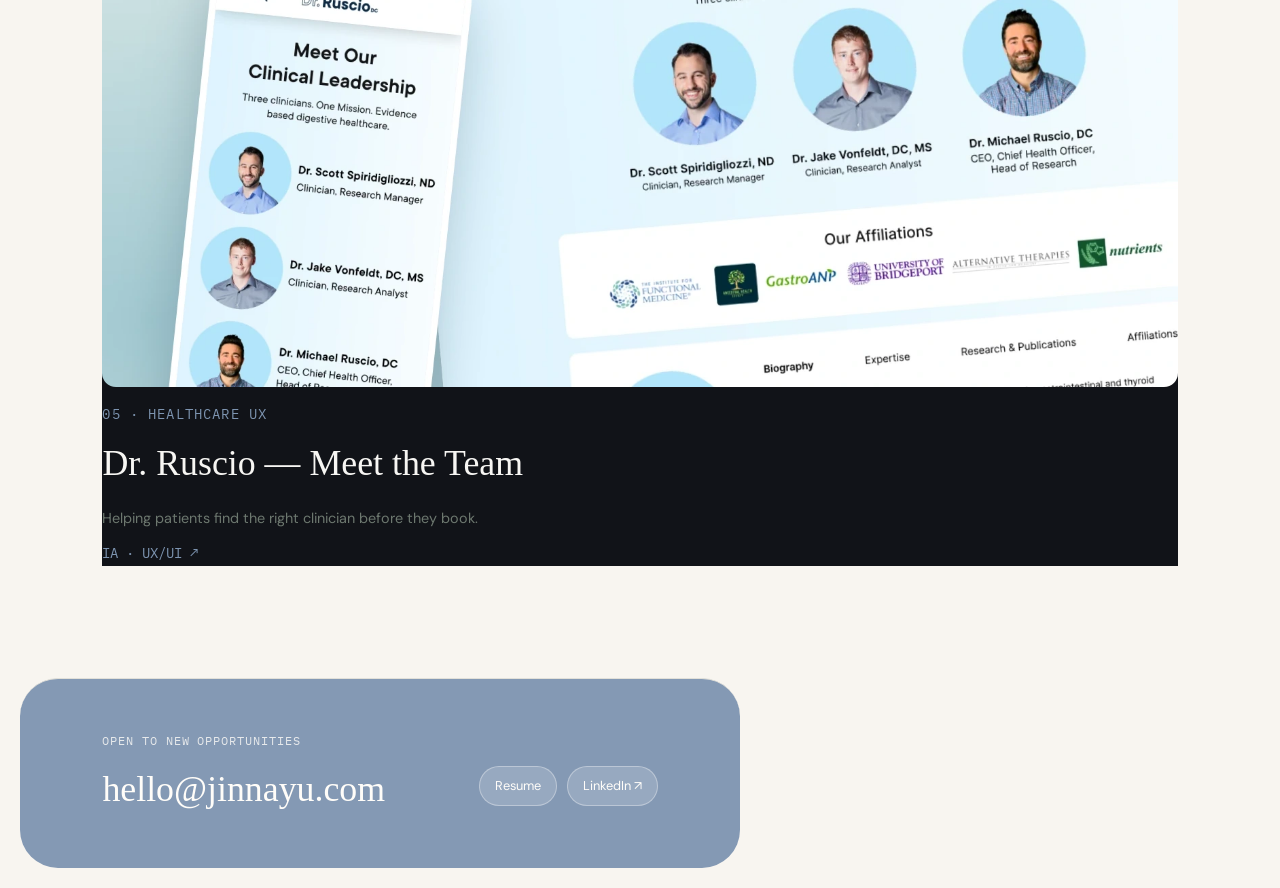
==== commit ea1f3528: "Update all five homepage case study descriptions" ====
--- a/index.html
+++ b/index.html
@@ -50,11 +50,11 @@
       <p>Product, CRO, systems, and lifecycle design.</p>
     </div>
     <div class="work-list">
-      <a class="work-card reveal" href="work/eddie-redesign.html"><div class="work-artboard work-artboard-cover"><img src="images/cover-website.webp" width="1584" height="990" loading="lazy" decoding="async" alt="Eddie website redesign: a clearer path to confidence"></div><div class="work-copy"><p class="case-tag">01 · Product design</p><h3>Eddie — Website Redesign</h3><p>Making a sensitive health product easier to understand and buy.</p><span class="card-arrow">129% engagement · 28% traffic ↗</span></div></a>
-      <a class="work-card reveal" href="work/eddie-cro.html"><div class="work-artboard work-artboard-cover"><img src="images/cover-cro.webp" width="1584" height="990" loading="lazy" decoding="async" alt="Eddie landing page experiments: different stories, better decisions"></div><div class="work-copy"><p class="case-tag">02 · CRO</p><h3>Landing Page Testing</h3><p>Testing context, hierarchy, and creative instead of guessing.</p><span class="card-arrow">Best lift · 239% ↗</span></div></a>
-      <a class="work-card reveal" href="work/eddie-design-system.html"><div class="work-artboard work-artboard-cover"><img src="images/cover-systems.webp" width="1584" height="990" loading="lazy" decoding="async" alt="Eddie design system: consistency built to scale"></div><div class="work-copy"><p class="case-tag">03 · Systems</p><h3>Eddie Design System</h3><p>Reusable rules and components for a fast-moving product.</p><span class="card-arrow">4 libraries · 150+ components ↗</span></div></a>
-      <a class="work-card reveal" href="work/eddie-email.html"><div class="work-artboard work-artboard-cover"><img src="images/cover-email.webp" width="1584" height="990" loading="lazy" decoding="async" alt="Eddie email flow: the right message, the next step"></div><div class="work-copy"><p class="case-tag">04 · Lifecycle</p><h3>Email Flow</h3><p>Clearer lifecycle messages for a sensitive product.</p><span class="card-arrow">100+ emails · $30K+ ↗</span></div></a>
-      <a class="work-card reveal" href="work/ruscio.html"><div class="work-artboard work-artboard-cover"><img src="images/cover-ruscio.webp" width="1584" height="990" loading="lazy" decoding="async" alt="Dr. Ruscio team experience: care starts with trust"></div><div class="work-copy"><p class="case-tag">05 · Healthcare UX</p><h3>Dr. Ruscio — Meet the Team</h3><p>A clearer way to understand a growing clinical team.</p><span class="card-arrow">IA · UX/UI ↗</span></div></a>
+      <a class="work-card reveal" href="work/eddie-redesign.html"><div class="work-artboard work-artboard-cover"><img src="images/cover-website.webp" width="1584" height="990" loading="lazy" decoding="async" alt="Eddie website redesign: a clearer path to confidence"></div><div class="work-copy"><p class="case-tag">01 · Product design</p><h3>Eddie — Website Redesign</h3><p>Turning an awkward purchase into a confident, informed one.</p><span class="card-arrow">129% engagement · 28% traffic ↗</span></div></a>
+      <a class="work-card reveal" href="work/eddie-cro.html"><div class="work-artboard work-artboard-cover"><img src="images/cover-cro.webp" width="1584" height="990" loading="lazy" decoding="async" alt="Eddie landing page experiments: different stories, better decisions"></div><div class="work-copy"><p class="case-tag">02 · CRO</p><h3>Landing Page Testing</h3><p>Ego-led or partner-led: which story actually gets people to buy?</p><span class="card-arrow">Best lift · 239% ↗</span></div></a>
+      <a class="work-card reveal" href="work/eddie-design-system.html"><div class="work-artboard work-artboard-cover"><img src="images/cover-systems.webp" width="1584" height="990" loading="lazy" decoding="async" alt="Eddie design system: consistency built to scale"></div><div class="work-copy"><p class="case-tag">03 · Systems</p><h3>Eddie Design System</h3><p>Built as the sole designer so one person could keep a growing product consistent.</p><span class="card-arrow">4 libraries · 150+ components ↗</span></div></a>
+      <a class="work-card reveal" href="work/eddie-email.html"><div class="work-artboard work-artboard-cover"><img src="images/cover-email.webp" width="1584" height="990" loading="lazy" decoding="async" alt="Eddie email flow: the right message, the next step"></div><div class="work-copy"><p class="case-tag">04 · Lifecycle</p><h3>Email Flow</h3><p>Guiding customers from “is this for me?” to first use, one email at a time.</p><span class="card-arrow">100+ emails · $30K+ ↗</span></div></a>
+      <a class="work-card reveal" href="work/ruscio.html"><div class="work-artboard work-artboard-cover"><img src="images/cover-ruscio.webp" width="1584" height="990" loading="lazy" decoding="async" alt="Dr. Ruscio team experience: care starts with trust"></div><div class="work-copy"><p class="case-tag">05 · Healthcare UX</p><h3>Dr. Ruscio — Meet the Team</h3><p>Helping patients find the right clinician before they book.</p><span class="card-arrow">IA · UX/UI ↗</span></div></a>
     </div>
   </section>
 
